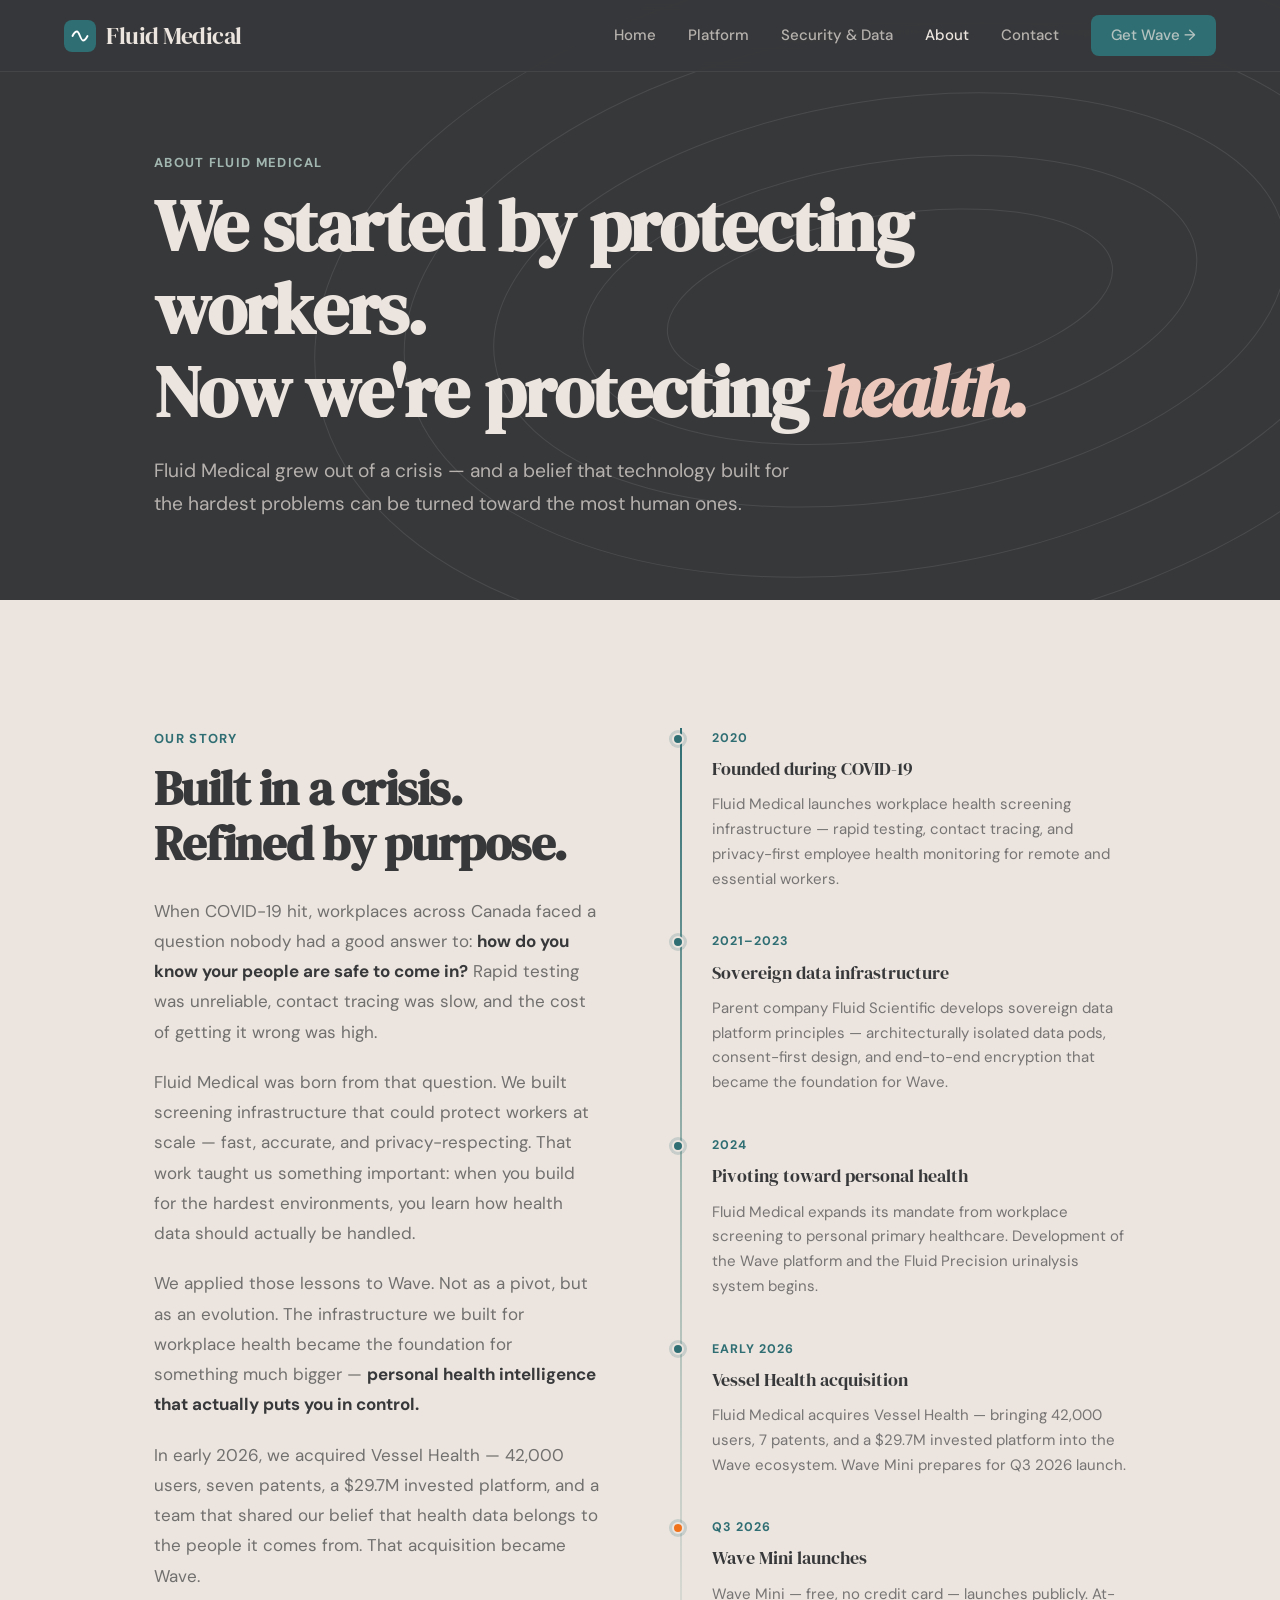
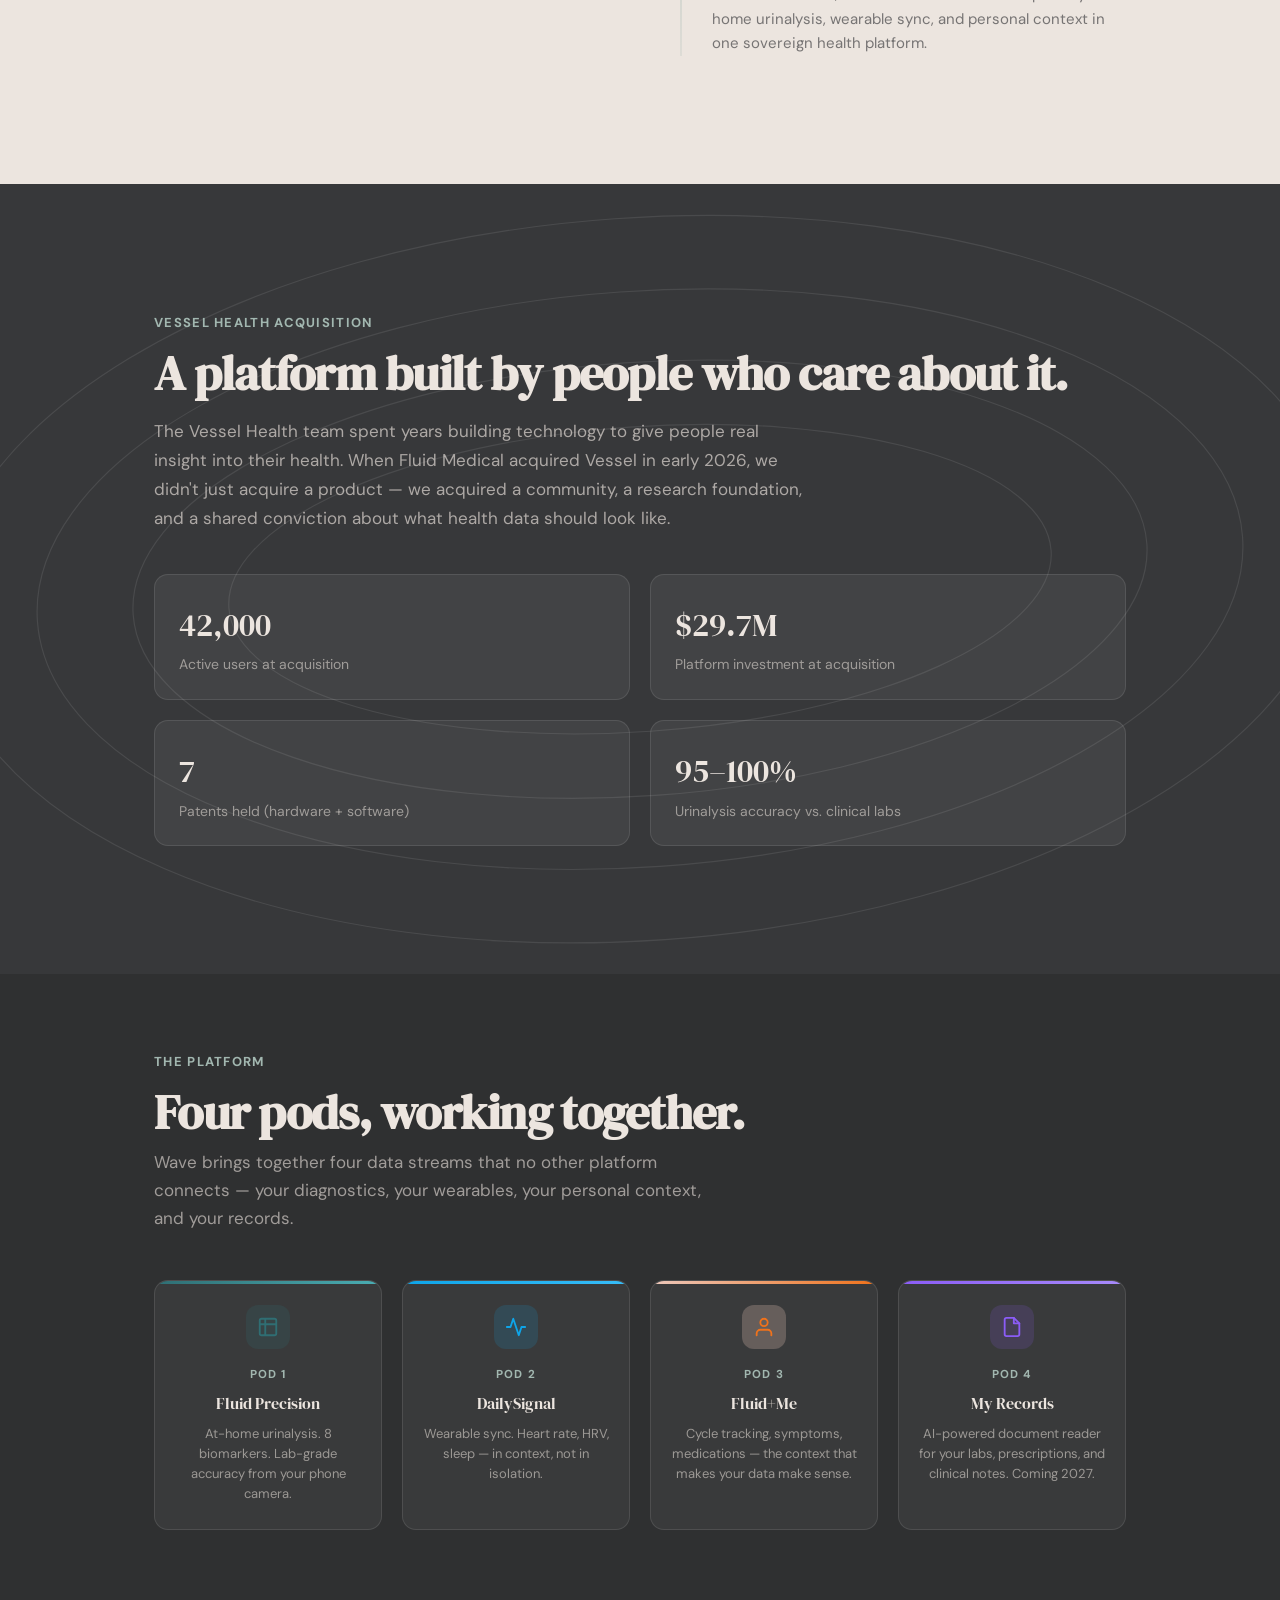
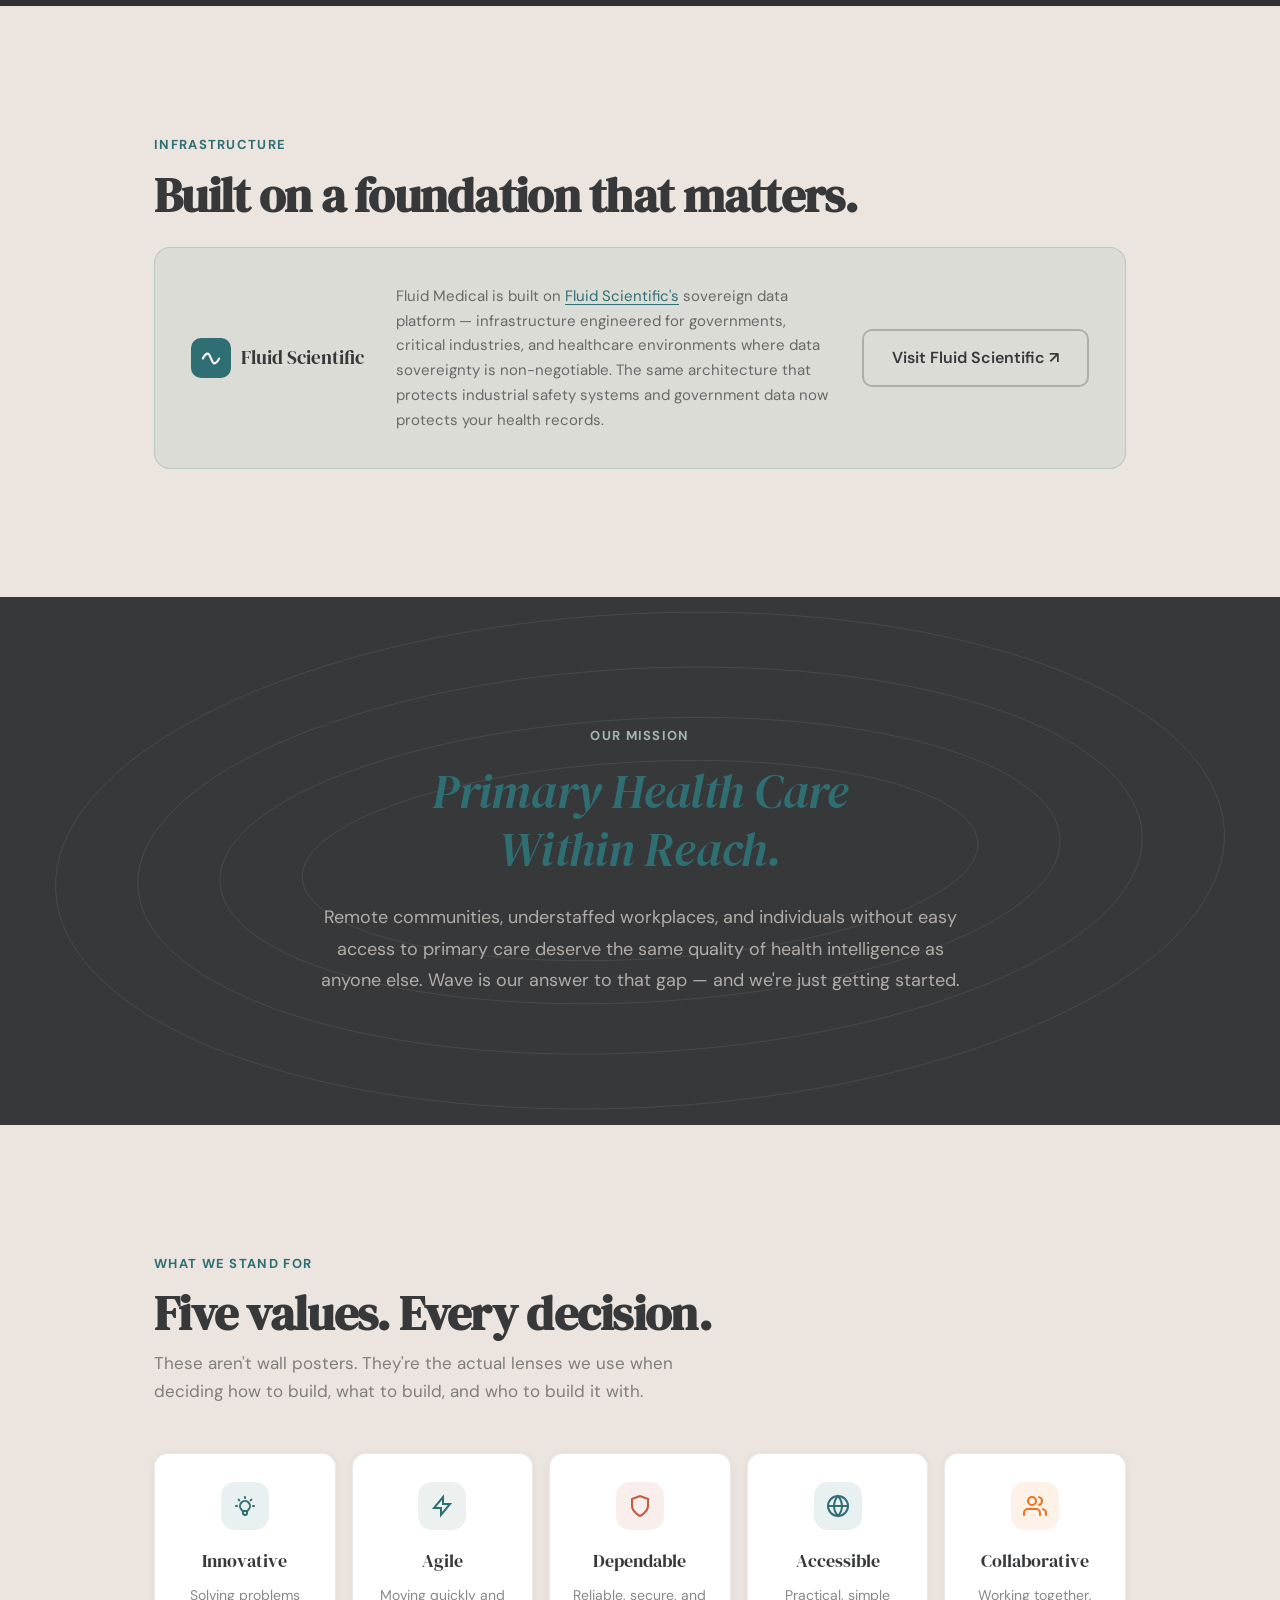
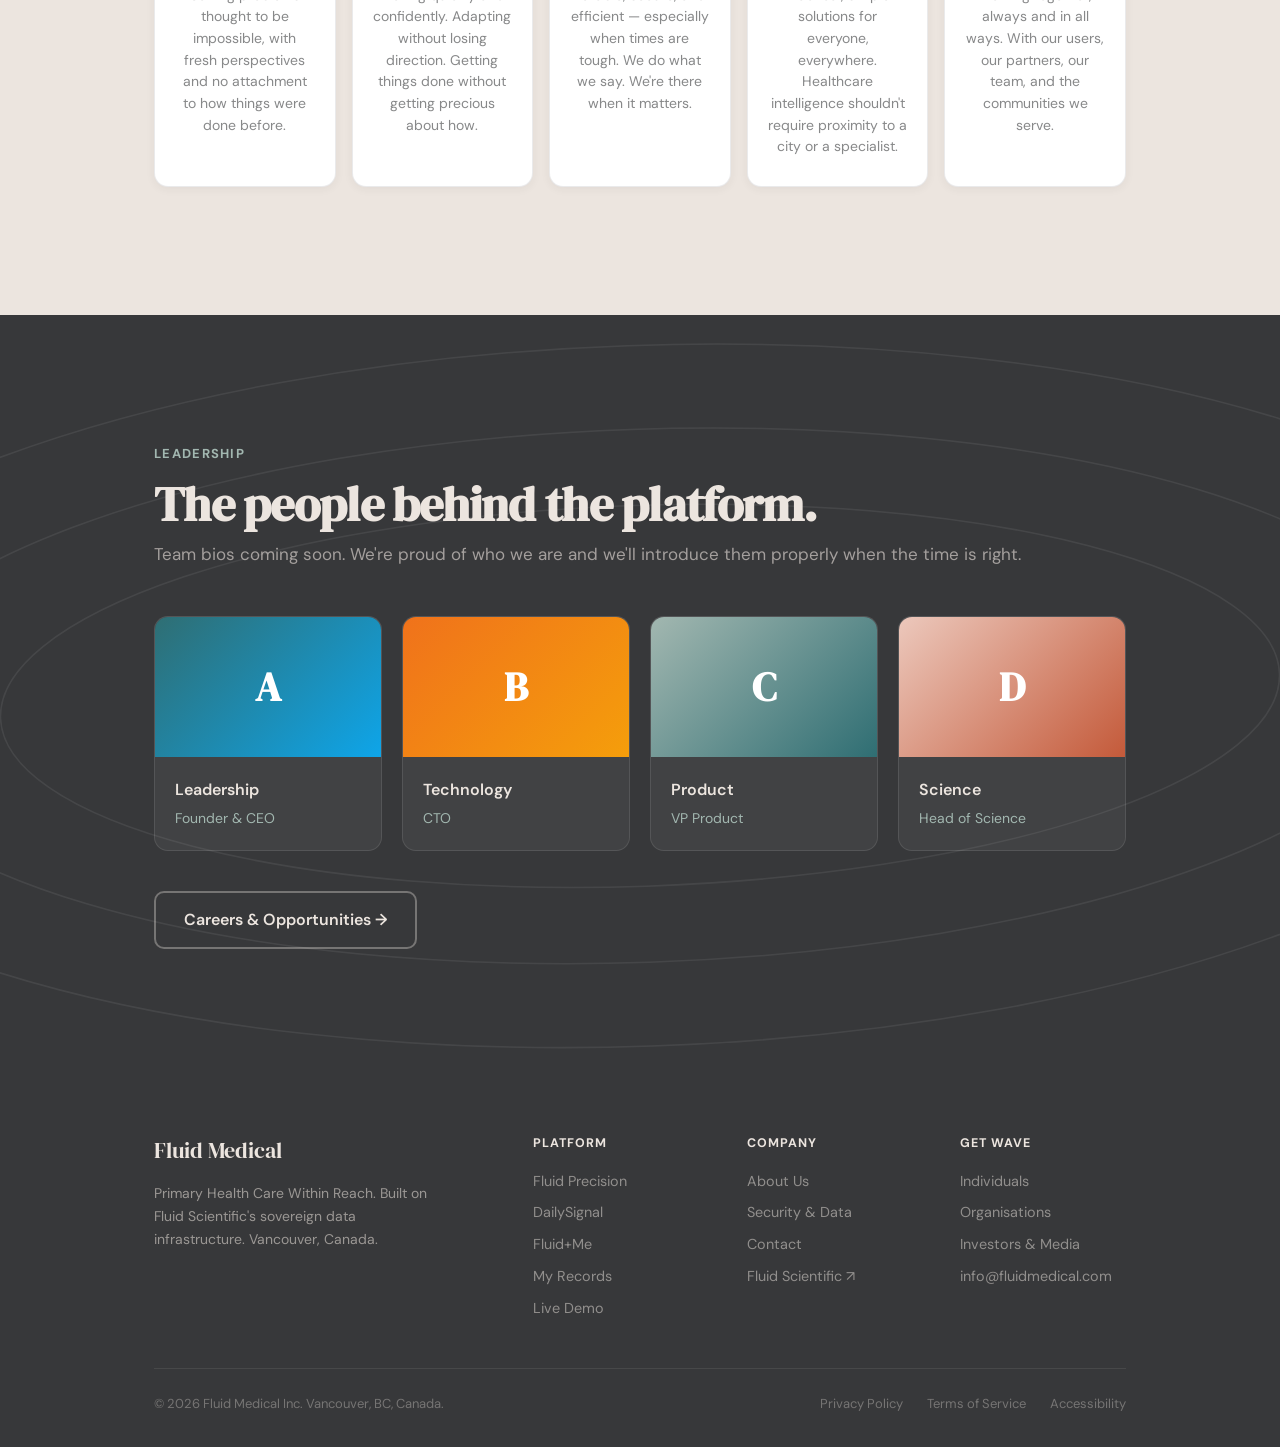
==== fluidmedical-about.html @ c601dd99 "Add files via upload" ====
<!DOCTYPE html>
<html lang="en">
<head>
<meta charset="UTF-8">
<meta name="viewport" content="width=device-width, initial-scale=1.0">
<title>About — Fluid Medical</title>
<link rel="preconnect" href="https://fonts.googleapis.com">
<link rel="preconnect" href="https://fonts.gstatic.com" crossorigin>
<link href="https://fonts.googleapis.com/css2?family=DM+Serif+Display:ital@0;1&family=DM+Sans:opsz,wght@9..40,300;9..40,400;9..40,500;9..40,600;9..40,700&display=swap" rel="stylesheet">
<style>
*, *::before, *::after { box-sizing: border-box; margin: 0; padding: 0; }
:root {
  --charcoal: #37383A; --platinum: #ECE5DF; --teal: #2F6E73;
  --sage: #A2B7B0; --tangerine: #F0721B; --blush: #ECC8BC; --white: #ffffff;
  --nav-h: 72px;
}
html { scroll-behavior: smooth; }
body { font-family: 'DM Sans', system-ui, sans-serif; background: var(--platinum); color: var(--charcoal); line-height: 1.65; -webkit-font-smoothing: antialiased; }
a { color: inherit; text-decoration: none; }
h1, h2, h3, h4 { font-family: 'DM Serif Display', Georgia, serif; line-height: 1.15; }
h1 { font-size: clamp(2.4rem, 6vw, 4.5rem); letter-spacing: -0.02em; }
h2 { font-size: clamp(1.8rem, 4vw, 3rem); letter-spacing: -0.015em; }
h3 { font-size: clamp(1.2rem, 2.5vw, 1.6rem); }
p { font-size: 1.0625rem; }

/* ── Nav ── */
nav { position: fixed; top: 0; left: 0; right: 0; z-index: 100; height: var(--nav-h); display: flex; align-items: center; justify-content: space-between; padding: 0 clamp(1.5rem, 5vw, 4rem); background: rgba(55,56,58,0.97); backdrop-filter: blur(12px); border-bottom: 1px solid rgba(255,255,255,0.07); transition: box-shadow 0.3s; }
.nav-logo { font-family: 'DM Serif Display', serif; font-size: 1.5rem; color: var(--platinum); letter-spacing: -0.02em; display: flex; align-items: center; gap: 10px; }
.nav-logo-mark { width: 32px; height: 32px; background: var(--teal); border-radius: 8px; display: flex; align-items: center; justify-content: center; }
.nav-links { display: flex; align-items: center; gap: 2rem; }
.nav-links a { color: rgba(236,229,223,0.7); font-size: 0.9375rem; font-weight: 500; transition: color 0.2s; }
.nav-links a:hover, .nav-links a.active { color: var(--platinum); }
.btn-nav { background: var(--teal); color: var(--white); padding: 0.5rem 1.25rem; border-radius: 8px; font-size: 0.9375rem; font-weight: 600; transition: background 0.2s, transform 0.15s; }
.btn-nav:hover { background: #246063; transform: translateY(-1px); }
.hamburger { display: none; flex-direction: column; gap: 5px; cursor: pointer; padding: 4px; background: none; border: none; }
.hamburger span { display: block; width: 22px; height: 2px; background: var(--platinum); border-radius: 2px; }
.mobile-menu { display: none; position: fixed; top: var(--nav-h); left: 0; right: 0; z-index: 99; background: var(--charcoal); padding: 1.5rem 2rem 2rem; flex-direction: column; gap: 0.25rem; border-bottom: 1px solid rgba(255,255,255,0.1); }
.mobile-menu.open { display: flex; }
.mobile-menu a { color: var(--platinum); font-size: 1rem; font-weight: 500; padding: 0.65rem 0; border-bottom: 1px solid rgba(255,255,255,0.07); }
.mobile-menu .btn-nav { margin-top: 0.75rem; justify-content: center; border-bottom: none; }

/* ── Layout ── */
.topo-wrap { position: absolute; inset: 0; overflow: hidden; pointer-events: none; opacity: 0.09; z-index: 0; }
.topo-wrap svg { width: 100%; height: 100%; }
.section { position: relative; overflow: hidden; }
.section-dark { background: var(--charcoal); color: var(--platinum); }
.section-light { background: var(--platinum); color: var(--charcoal); }
.section-blush { background: var(--blush); color: var(--charcoal); }
.container { max-width: 1100px; margin: 0 auto; padding: 0 clamp(1.5rem, 5vw, 4rem); position: relative; z-index: 1; }
.container-narrow { max-width: 800px; margin: 0 auto; padding: 0 clamp(1.5rem, 5vw, 4rem); position: relative; z-index: 1; }
.section-pad { padding: clamp(5rem, 10vw, 9rem) 0; }
.eyebrow { font-size: 0.8125rem; font-weight: 700; letter-spacing: 0.1em; text-transform: uppercase; margin-bottom: 0.75rem; }
.eyebrow-sage { color: var(--sage); }
.eyebrow-teal { color: var(--teal); }
.eyebrow-tangerine { color: var(--tangerine); }

/* ── Buttons ── */
.btn { display: inline-flex; align-items: center; gap: 8px; padding: 0.85rem 1.75rem; border-radius: 10px; font-family: 'DM Sans', sans-serif; font-size: 1rem; font-weight: 600; cursor: pointer; border: none; transition: background 0.2s, transform 0.15s, box-shadow 0.2s; text-decoration: none; }
.btn:hover { transform: translateY(-2px); box-shadow: 0 8px 24px rgba(0,0,0,0.18); }
.btn-primary { background: var(--teal); color: var(--white); }
.btn-primary:hover { background: #246063; }
.btn-outline-light { background: transparent; color: var(--platinum); border: 2px solid rgba(236,229,223,0.35); }
.btn-outline-light:hover { border-color: var(--platinum); background: rgba(236,229,223,0.08); box-shadow: none; }
.btn-outline-dark { background: transparent; color: var(--charcoal); border: 2px solid rgba(55,56,58,0.28); }
.btn-outline-dark:hover { border-color: var(--charcoal); background: rgba(55,56,58,0.06); box-shadow: none; }

/* ── Hero ── */
.page-hero { background: var(--charcoal); color: var(--platinum); padding: calc(var(--nav-h) + 5rem) 0 5rem; position: relative; overflow: hidden; }
.page-hero h1 em { font-style: italic; color: var(--blush); }
.page-hero-sub { font-size: clamp(1rem, 2vw, 1.2rem); color: rgba(236,229,223,0.7); margin-top: 1.25rem; line-height: 1.72; max-width: 640px; }

/* ── Origin Story ── */
.origin-grid { display: grid; grid-template-columns: 1fr 1fr; gap: 5rem; align-items: start; }
.origin-text p { color: rgba(55,56,58,0.68); line-height: 1.78; margin-bottom: 1.25rem; font-size: 1.0625rem; }
.origin-text p strong { color: var(--charcoal); }
.timeline { position: relative; padding-left: 2rem; }
.timeline::before { content: ''; position: absolute; left: 0; top: 0; bottom: 0; width: 2px; background: linear-gradient(to bottom, var(--teal), var(--sage), rgba(162,183,176,0.2)); }
.timeline-item { position: relative; margin-bottom: 2.5rem; }
.timeline-item:last-child { margin-bottom: 0; }
.timeline-dot { position: absolute; left: -2.5rem; top: 0.3rem; width: 12px; height: 12px; border-radius: 50%; background: var(--teal); border: 2px solid var(--platinum); box-shadow: 0 0 0 3px rgba(47,110,115,0.2); }
.timeline-year { font-size: 0.78rem; font-weight: 700; letter-spacing: 0.08em; text-transform: uppercase; color: var(--teal); margin-bottom: 0.35rem; }
.timeline-title { font-family: 'DM Serif Display', serif; font-size: 1.15rem; margin-bottom: 0.5rem; color: var(--charcoal); }
.timeline-desc { font-size: 0.9375rem; color: rgba(55,56,58,0.65); line-height: 1.65; }

/* ── Acquisition Stats ── */
.acq-banner {
  background: var(--charcoal); color: var(--platinum);
  border-radius: 20px; padding: clamp(2.5rem, 5vw, 4rem);
  position: relative; overflow: hidden;
  margin: 3rem 0 0;
}
.acq-banner-inner { display: grid; grid-template-columns: 1fr 1fr; gap: 4rem; align-items: center; }
.acq-stats { display: grid; grid-template-columns: 1fr 1fr; gap: 1.25rem; }
.acq-stat { background: rgba(255,255,255,0.06); border: 1px solid rgba(255,255,255,0.1); border-radius: 14px; padding: 1.5rem; }
.acq-stat-num { font-family: 'DM Serif Display', serif; font-size: 2rem; color: var(--platinum); margin-bottom: 0.25rem; }
.acq-stat-label { color: rgba(236,229,223,0.55); font-size: 0.875rem; line-height: 1.4; }
.acq-text p { color: rgba(236,229,223,0.7); line-height: 1.72; font-size: 1.0625rem; margin-bottom: 1.25rem; }
.acq-badge { display: inline-flex; align-items: center; gap: 6px; background: rgba(240,114,27,0.2); border: 1px solid rgba(240,114,27,0.3); color: var(--tangerine); font-size: 0.8125rem; font-weight: 700; padding: 0.35rem 0.9rem; border-radius: 100px; margin-bottom: 1.25rem; }

/* ── 4 Pods Visual ── */
.pods-4-grid { display: grid; grid-template-columns: repeat(4, 1fr); gap: 1.25rem; margin-top: 3rem; }
.pod-mini { border-radius: 14px; padding: 1.5rem 1.25rem; border: 1px solid rgba(255,255,255,0.1); background: rgba(255,255,255,0.05); text-align: center; position: relative; overflow: hidden; transition: border-color 0.3s, transform 0.3s; }
.pod-mini:hover { border-color: rgba(47,110,115,0.4); transform: translateY(-4px); }
.pod-mini::before { content: ''; position: absolute; top: 0; left: 0; right: 0; height: 3px; }
.pod-mini.p1::before { background: linear-gradient(90deg, #2F6E73, #4AADB3); }
.pod-mini.p2::before { background: linear-gradient(90deg, #0EA5E9, #38BDF8); }
.pod-mini.p3::before { background: linear-gradient(90deg, #ECC8BC, #F0721B); }
.pod-mini.p4::before { background: linear-gradient(90deg, #8B5CF6, #A78BFA); }
.pod-mini-icon { width: 44px; height: 44px; border-radius: 12px; margin: 0 auto 1rem; display: flex; align-items: center; justify-content: center; }
.pod-mini-num { font-size: 0.72rem; font-weight: 700; letter-spacing: 0.1em; text-transform: uppercase; color: var(--sage); margin-bottom: 0.35rem; }
.pod-mini-name { font-family: 'DM Serif Display', serif; font-size: 1rem; color: var(--platinum); margin-bottom: 0.5rem; }
.pod-mini-desc { font-size: 0.8125rem; color: rgba(236,229,223,0.55); line-height: 1.55; }

/* ── Mission ── */
.mission-quote { font-family: 'DM Serif Display', serif; font-size: clamp(1.8rem, 4vw, 3rem); line-height: 1.2; letter-spacing: -0.015em; margin-bottom: 1.5rem; }
.mission-quote em { font-style: italic; color: var(--teal); }

/* ── Values ── */
.values-grid { display: grid; grid-template-columns: repeat(5, 1fr); gap: 1rem; margin-top: 3rem; }
.value-card { border-radius: 14px; padding: 1.75rem 1.25rem; text-align: center; background: white; border: 1px solid rgba(55,56,58,0.1); box-shadow: 0 2px 10px rgba(55,56,58,0.06); transition: transform 0.3s, box-shadow 0.3s; }
.value-card:hover { transform: translateY(-4px); box-shadow: 0 12px 36px rgba(55,56,58,0.1); }
.value-icon { width: 48px; height: 48px; border-radius: 14px; margin: 0 auto 1rem; display: flex; align-items: center; justify-content: center; }
.value-name { font-family: 'DM Serif Display', serif; font-size: 1.15rem; margin-bottom: 0.5rem; }
.value-desc { font-size: 0.875rem; color: rgba(55,56,58,0.6); line-height: 1.55; }

/* ── Fluid Scientific reference ── */
.sci-ref { border-radius: 16px; padding: 2.25rem; background: rgba(47,110,115,0.08); border: 1px solid rgba(47,110,115,0.2); display: flex; align-items: center; gap: 2rem; flex-wrap: wrap; }
.sci-ref-logo { display: flex; align-items: center; gap: 10px; flex-shrink: 0; }
.sci-ref-mark { width: 40px; height: 40px; background: var(--teal); border-radius: 10px; display: flex; align-items: center; justify-content: center; }
.sci-ref-name { font-family: 'DM Serif Display', serif; font-size: 1.2rem; color: var(--charcoal); }
.sci-ref-text { flex: 1; color: rgba(55,56,58,0.7); font-size: 0.9375rem; line-height: 1.65; }

/* ── Team ── */
.team-placeholder { display: grid; grid-template-columns: repeat(4, 1fr); gap: 1.25rem; margin-top: 3rem; }
.team-card { border-radius: 14px; overflow: hidden; background: rgba(255,255,255,0.05); border: 1px solid rgba(255,255,255,0.1); }
.team-photo { height: 140px; display: flex; align-items: center; justify-content: center; font-size: 2.5rem; font-weight: 700; font-family: 'DM Serif Display', serif; color: white; }
.team-info { padding: 1.25rem; }
.team-name { color: var(--platinum); font-weight: 600; margin-bottom: 0.25rem; }
.team-role { color: var(--sage); font-size: 0.875rem; }

/* ── Footer ── */
footer { background: var(--charcoal); color: rgba(236,229,223,0.55); padding: 3.5rem 0 2rem; }
.footer-inner { display: grid; grid-template-columns: 2fr 1fr 1fr 1fr; gap: 3rem; margin-bottom: 2.5rem; }
.footer-logo { font-family: 'DM Serif Display', serif; font-size: 1.4rem; color: var(--platinum); margin-bottom: 0.75rem; }
.footer-tagline { font-size: 0.875rem; line-height: 1.65; max-width: 280px; }
.footer-col h5 { color: var(--platinum); font-size: 0.78rem; font-weight: 700; letter-spacing: 0.08em; text-transform: uppercase; margin-bottom: 1rem; }
.footer-col a { display: block; font-size: 0.9rem; margin-bottom: 0.5rem; color: rgba(236,229,223,0.5); transition: color 0.2s; }
.footer-col a:hover { color: var(--platinum); }
.footer-bottom { border-top: 1px solid rgba(255,255,255,0.08); padding-top: 1.5rem; display: flex; justify-content: space-between; align-items: center; flex-wrap: wrap; gap: 1rem; }
.footer-copy { color: rgba(236,229,223,0.35); font-size: 0.8125rem; }
.footer-legal { display: flex; gap: 1.5rem; }
.footer-legal a { color: rgba(236,229,223,0.35); font-size: 0.8125rem; transition: color 0.2s; }
.footer-legal a:hover { color: rgba(236,229,223,0.65); }

@media (max-width: 900px) {
  .origin-grid { grid-template-columns: 1fr; gap: 3rem; }
  .acq-banner-inner { grid-template-columns: 1fr; gap: 2.5rem; }
  .pods-4-grid { grid-template-columns: 1fr 1fr; }
  .values-grid { grid-template-columns: 1fr 1fr; }
  .team-placeholder { grid-template-columns: 1fr 1fr; }
  .footer-inner { grid-template-columns: 1fr 1fr; gap: 2rem; }
}
@media (max-width: 640px) {
  .nav-links { display: none; }
  .hamburger { display: flex; }
  .acq-stats { grid-template-columns: 1fr; }
  .pods-4-grid { grid-template-columns: 1fr 1fr; }
  .values-grid { grid-template-columns: 1fr; }
  .team-placeholder { grid-template-columns: 1fr 1fr; }
  .footer-inner { grid-template-columns: 1fr; gap: 1.5rem; }
  .sci-ref { flex-direction: column; gap: 1rem; }
}
</style>
</head>
<body>

<nav id="mainNav">
  <a href="fluidmedical-home.html" class="nav-logo">
    <div class="nav-logo-mark"><svg width="18" height="12" viewBox="0 0 24 16" fill="none" stroke="white" stroke-width="2.5" stroke-linecap="round"><path d="M2 8c0 0 3-6 6-6s5 12 8 12 6-6 6-6"/></svg></div>
    Fluid Medical
  </a>
  <div class="nav-links">
    <a href="fluidmedical-home.html">Home</a>
    <a href="fluidmedical-platform.html">Platform</a>
    <a href="fluidmedical-security.html">Security &amp; Data</a>
    <a href="fluidmedical-about.html" class="active">About</a>
    <a href="fluidmedical-contact.html">Contact</a>
    <a href="fluidmedical-contact.html" class="btn-nav">Get Wave →</a>
  </div>
  <button class="hamburger" onclick="toggleMenu()" aria-label="Menu"><span></span><span></span><span></span></button>
</nav>
<div class="mobile-menu" id="mobileMenu">
  <a href="fluidmedical-home.html">Home</a>
  <a href="fluidmedical-platform.html">Platform</a>
  <a href="fluidmedical-security.html">Security &amp; Data</a>
  <a href="fluidmedical-about.html">About</a>
  <a href="fluidmedical-contact.html">Contact</a>
  <a href="fluidmedical-contact.html" class="btn-nav">Get Wave →</a>
</div>

<!-- ── Hero ── -->
<section class="page-hero section">
  <div class="topo-wrap">
    <svg viewBox="0 0 1400 600" xmlns="http://www.w3.org/2000/svg" preserveAspectRatio="xMidYMid slice">
      <g fill="none" stroke="white" stroke-width="1">
        <ellipse cx="950" cy="300" rx="580" ry="340" transform="rotate(-9 950 300)"/>
        <ellipse cx="950" cy="300" rx="490" ry="270" transform="rotate(-9 950 300)"/>
        <ellipse cx="950" cy="300" rx="400" ry="200" transform="rotate(-9 950 300)"/>
        <ellipse cx="950" cy="300" rx="310" ry="138" transform="rotate(-9 950 300)"/>
        <ellipse cx="950" cy="300" rx="225" ry="85" transform="rotate(-9 950 300)"/>
      </g>
    </svg>
  </div>
  <div class="container">
    <div class="eyebrow eyebrow-sage">About Fluid Medical</div>
    <h1>We started by protecting workers.<br>Now we're protecting <em>health.</em></h1>
    <p class="page-hero-sub">Fluid Medical grew out of a crisis — and a belief that technology built for the hardest problems can be turned toward the most human ones.</p>
  </div>
</section>

<!-- ── Origin Story ── -->
<section class="section section-light section-pad">
  <div class="container">
    <div class="origin-grid">
      <div class="origin-text">
        <div class="eyebrow eyebrow-teal">Our Story</div>
        <h2 style="margin-bottom:1.5rem;">Built in a crisis. Refined by purpose.</h2>
        <p>When COVID-19 hit, workplaces across Canada faced a question nobody had a good answer to: <strong>how do you know your people are safe to come in?</strong> Rapid testing was unreliable, contact tracing was slow, and the cost of getting it wrong was high.</p>
        <p>Fluid Medical was born from that question. We built screening infrastructure that could protect workers at scale — fast, accurate, and privacy-respecting. That work taught us something important: when you build for the hardest environments, you learn how health data should actually be handled.</p>
        <p>We applied those lessons to Wave. Not as a pivot, but as an evolution. The infrastructure we built for workplace health became the foundation for something much bigger — <strong>personal health intelligence that actually puts you in control.</strong></p>
        <p>In early 2026, we acquired Vessel Health — 42,000 users, seven patents, a $29.7M invested platform, and a team that shared our belief that health data belongs to the people it comes from. That acquisition became Wave.</p>
      </div>
      <div>
        <div class="timeline">
          <div class="timeline-item">
            <div class="timeline-dot"></div>
            <div class="timeline-year">2020</div>
            <div class="timeline-title">Founded during COVID-19</div>
            <p class="timeline-desc">Fluid Medical launches workplace health screening infrastructure — rapid testing, contact tracing, and privacy-first employee health monitoring for remote and essential workers.</p>
          </div>
          <div class="timeline-item">
            <div class="timeline-dot"></div>
            <div class="timeline-year">2021–2023</div>
            <div class="timeline-title">Sovereign data infrastructure</div>
            <p class="timeline-desc">Parent company Fluid Scientific develops sovereign data platform principles — architecturally isolated data pods, consent-first design, and end-to-end encryption that became the foundation for Wave.</p>
          </div>
          <div class="timeline-item">
            <div class="timeline-dot"></div>
            <div class="timeline-year">2024</div>
            <div class="timeline-title">Pivoting toward personal health</div>
            <p class="timeline-desc">Fluid Medical expands its mandate from workplace screening to personal primary healthcare. Development of the Wave platform and the Fluid Precision urinalysis system begins.</p>
          </div>
          <div class="timeline-item">
            <div class="timeline-dot"></div>
            <div class="timeline-year">Early 2026</div>
            <div class="timeline-title">Vessel Health acquisition</div>
            <p class="timeline-desc">Fluid Medical acquires Vessel Health — bringing 42,000 users, 7 patents, and a $29.7M invested platform into the Wave ecosystem. Wave Mini prepares for Q3 2026 launch.</p>
          </div>
          <div class="timeline-item">
            <div class="timeline-dot" style="background:var(--tangerine);"></div>
            <div class="timeline-year">Q3 2026</div>
            <div class="timeline-title">Wave Mini launches</div>
            <p class="timeline-desc">Wave Mini — free, no credit card — launches publicly. At-home urinalysis, wearable sync, and personal context in one sovereign health platform.</p>
          </div>
        </div>
      </div>
    </div>
  </div>
</section>

<!-- ── Vessel Health Acquisition ── -->
<section class="section section-dark section-pad">
  <div class="topo-wrap">
    <svg viewBox="0 0 1400 700" xmlns="http://www.w3.org/2000/svg" preserveAspectRatio="xMidYMid slice">
      <g fill="none" stroke="white" stroke-width="1">
        <ellipse cx="700" cy="350" rx="620" ry="320" transform="rotate(-4 700 350)"/>
        <ellipse cx="700" cy="350" rx="535" ry="255" transform="rotate(-4 700 350)"/>
        <ellipse cx="700" cy="350" rx="450" ry="192" transform="rotate(-4 700 350)"/>
        <ellipse cx="700" cy="350" rx="365" ry="135" transform="rotate(-4 700 350)"/>
      </g>
    </svg>
  </div>
  <div class="container">
    <div class="eyebrow eyebrow-sage">Vessel Health Acquisition</div>
    <h2 style="color:var(--platinum);margin-bottom:1rem;">A platform built by people who care about it.</h2>
    <p style="color:rgba(236,229,223,0.65);max-width:660px;line-height:1.72;margin-bottom:2.5rem;">The Vessel Health team spent years building technology to give people real insight into their health. When Fluid Medical acquired Vessel in early 2026, we didn't just acquire a product — we acquired a community, a research foundation, and a shared conviction about what health data should look like.</p>
    <div class="acq-stats">
      <div class="acq-stat">
        <div class="acq-stat-num">42,000</div>
        <div class="acq-stat-label">Active users at acquisition</div>
      </div>
      <div class="acq-stat">
        <div class="acq-stat-num">$29.7M</div>
        <div class="acq-stat-label">Platform investment at acquisition</div>
      </div>
      <div class="acq-stat">
        <div class="acq-stat-num">7</div>
        <div class="acq-stat-label">Patents held (hardware + software)</div>
      </div>
      <div class="acq-stat">
        <div class="acq-stat-num">95–100%</div>
        <div class="acq-stat-label">Urinalysis accuracy vs. clinical labs</div>
      </div>
    </div>
  </div>
</section>

<!-- ── 4 Pods ── -->
<section class="section section-dark">
  <div style="background:rgba(0,0,0,0.15);padding:clamp(3rem,6vw,5rem) 0;">
    <div class="container">
      <div class="eyebrow eyebrow-sage" style="margin-bottom:0.75rem;">The Platform</div>
      <h2 style="color:var(--platinum);margin-bottom:0.5rem;">Four pods, working together.</h2>
      <p style="color:rgba(236,229,223,0.6);max-width:580px;">Wave brings together four data streams that no other platform connects — your diagnostics, your wearables, your personal context, and your records.</p>
      <div class="pods-4-grid">
        <div class="pod-mini p1">
          <div class="pod-mini-icon" style="background:rgba(47,110,115,0.2);">
            <svg width="22" height="22" viewBox="0 0 24 24" fill="none" stroke="#2F6E73" stroke-width="2" stroke-linecap="round" stroke-linejoin="round"><path d="M9 3H5a2 2 0 00-2 2v4m6-6h10a2 2 0 012 2v4M9 3v18m0 0h10a2 2 0 002-2V9M9 21H5a2 2 0 01-2-2V9m0 0h18"/></svg>
          </div>
          <div class="pod-mini-num">Pod 1</div>
          <div class="pod-mini-name">Fluid Precision</div>
          <p class="pod-mini-desc">At-home urinalysis. 8 biomarkers. Lab-grade accuracy from your phone camera.</p>
        </div>
        <div class="pod-mini p2">
          <div class="pod-mini-icon" style="background:rgba(14,165,233,0.15);">
            <svg width="22" height="22" viewBox="0 0 24 24" fill="none" stroke="#0EA5E9" stroke-width="2" stroke-linecap="round" stroke-linejoin="round"><polyline points="22 12 18 12 15 21 9 3 6 12 2 12"/></svg>
          </div>
          <div class="pod-mini-num">Pod 2</div>
          <div class="pod-mini-name">DailySignal</div>
          <p class="pod-mini-desc">Wearable sync. Heart rate, HRV, sleep — in context, not in isolation.</p>
        </div>
        <div class="pod-mini p3">
          <div class="pod-mini-icon" style="background:rgba(236,200,188,0.25);">
            <svg width="22" height="22" viewBox="0 0 24 24" fill="none" stroke="#F0721B" stroke-width="2" stroke-linecap="round" stroke-linejoin="round"><path d="M20 21v-2a4 4 0 00-4-4H8a4 4 0 00-4 4v2"/><circle cx="12" cy="7" r="4"/></svg>
          </div>
          <div class="pod-mini-num">Pod 3</div>
          <div class="pod-mini-name">Fluid+Me</div>
          <p class="pod-mini-desc">Cycle tracking, symptoms, medications — the context that makes your data make sense.</p>
        </div>
        <div class="pod-mini p4">
          <div class="pod-mini-icon" style="background:rgba(139,92,246,0.15);">
            <svg width="22" height="22" viewBox="0 0 24 24" fill="none" stroke="#8B5CF6" stroke-width="2" stroke-linecap="round" stroke-linejoin="round"><path d="M14 2H6a2 2 0 00-2 2v16a2 2 0 002 2h12a2 2 0 002-2V8z"/><polyline points="14 2 14 8 20 8"/></svg>
          </div>
          <div class="pod-mini-num">Pod 4</div>
          <div class="pod-mini-name">My Records</div>
          <p class="pod-mini-desc">AI-powered document reader for your labs, prescriptions, and clinical notes. Coming 2027.</p>
        </div>
      </div>
    </div>
  </div>
</section>

<!-- ── Fluid Scientific ── -->
<section class="section section-light section-pad">
  <div class="container">
    <div class="eyebrow eyebrow-teal">Infrastructure</div>
    <h2 style="margin-bottom:1.5rem;">Built on a foundation that matters.</h2>
    <div class="sci-ref">
      <div class="sci-ref-logo">
        <div class="sci-ref-mark"><svg width="20" height="13" viewBox="0 0 24 16" fill="none" stroke="white" stroke-width="2.5" stroke-linecap="round"><path d="M2 8c0 0 3-6 6-6s5 12 8 12 6-6 6-6"/></svg></div>
        <div class="sci-ref-name">Fluid Scientific</div>
      </div>
      <div class="sci-ref-text">
        Fluid Medical is built on <a href="https://fluidscientific.com" target="_blank" style="color:var(--teal);text-decoration:underline;text-underline-offset:3px;">Fluid Scientific's</a> sovereign data platform — infrastructure engineered for governments, critical industries, and healthcare environments where data sovereignty is non-negotiable. The same architecture that protects industrial safety systems and government data now protects your health records.
      </div>
      <a href="https://fluidscientific.com" target="_blank" class="btn btn-outline-dark" style="flex-shrink:0;">Visit Fluid Scientific ↗</a>
    </div>
  </div>
</section>

<!-- ── Mission ── -->
<section class="section section-dark section-pad">
  <div class="topo-wrap">
    <svg viewBox="0 0 1400 600" xmlns="http://www.w3.org/2000/svg" preserveAspectRatio="xMidYMid slice">
      <g fill="none" stroke="white" stroke-width="1">
        <ellipse cx="700" cy="300" rx="640" ry="270" transform="rotate(-3 700 300)"/>
        <ellipse cx="700" cy="300" rx="550" ry="210" transform="rotate(-3 700 300)"/>
        <ellipse cx="700" cy="300" rx="460" ry="155" transform="rotate(-3 700 300)"/>
        <ellipse cx="700" cy="300" rx="370" ry="108" transform="rotate(-3 700 300)"/>
      </g>
    </svg>
  </div>
  <div class="container" style="text-align:center;max-width:800px;">
    <div class="eyebrow eyebrow-sage" style="margin-bottom:1rem;">Our Mission</div>
    <div class="mission-quote">
      <em>Primary Health Care<br>Within Reach.</em>
    </div>
    <p style="color:rgba(236,229,223,0.68);font-size:1.125rem;line-height:1.75;max-width:640px;margin:0 auto;">Remote communities, understaffed workplaces, and individuals without easy access to primary care deserve the same quality of health intelligence as anyone else. Wave is our answer to that gap — and we're just getting started.</p>
  </div>
</section>

<!-- ── Values ── -->
<section class="section section-light section-pad">
  <div class="container">
    <div class="eyebrow eyebrow-teal">What We Stand For</div>
    <h2 style="margin-bottom:0.5rem;">Five values. Every decision.</h2>
    <p style="color:rgba(55,56,58,0.6);max-width:560px;">These aren't wall posters. They're the actual lenses we use when deciding how to build, what to build, and who to build it with.</p>
    <div class="values-grid">
      <div class="value-card">
        <div class="value-icon" style="background:rgba(47,110,115,0.1);">
          <svg width="24" height="24" viewBox="0 0 24 24" fill="none" stroke="#2F6E73" stroke-width="2" stroke-linecap="round"><path d="M9.663 17h4.673M12 3v1m6.364 1.636l-.707.707M21 12h-1M4 12H3m3.343-5.657l-.707-.707m2.828 9.9a5 5 0 117.072 0l-.548.547A3.374 3.374 0 0014 18.469V19a2 2 0 11-4 0v-.531c0-.895-.356-1.754-.988-2.386l-.548-.547z"/></svg>
        </div>
        <div class="value-name">Innovative</div>
        <p class="value-desc">Solving problems thought to be impossible, with fresh perspectives and no attachment to how things were done before.</p>
      </div>
      <div class="value-card">
        <div class="value-icon" style="background:rgba(162,183,176,0.2);">
          <svg width="24" height="24" viewBox="0 0 24 24" fill="none" stroke="#2F6E73" stroke-width="2" stroke-linecap="round"><path d="M13 10V3L4 14h7v7l9-11h-7z"/></svg>
        </div>
        <div class="value-name">Agile</div>
        <p class="value-desc">Moving quickly and confidently. Adapting without losing direction. Getting things done without getting precious about how.</p>
      </div>
      <div class="value-card">
        <div class="value-icon" style="background:rgba(236,200,188,0.3);">
          <svg width="24" height="24" viewBox="0 0 24 24" fill="none" stroke="#C45A3A" stroke-width="2" stroke-linecap="round"><path d="M12 22s8-4 8-10V5l-8-3-8 3v7c0 6 8 10 8 10z"/></svg>
        </div>
        <div class="value-name">Dependable</div>
        <p class="value-desc">Reliable, secure, and efficient — especially when times are tough. We do what we say. We're there when it matters.</p>
      </div>
      <div class="value-card">
        <div class="value-icon" style="background:rgba(47,110,115,0.1);">
          <svg width="24" height="24" viewBox="0 0 24 24" fill="none" stroke="#2F6E73" stroke-width="2" stroke-linecap="round"><circle cx="12" cy="12" r="10"/><line x1="2" y1="12" x2="22" y2="12"/><path d="M12 2a15.3 15.3 0 014 10 15.3 15.3 0 01-4 10 15.3 15.3 0 01-4-10 15.3 15.3 0 014-10z"/></svg>
        </div>
        <div class="value-name">Accessible</div>
        <p class="value-desc">Practical, simple solutions for everyone, everywhere. Healthcare intelligence shouldn't require proximity to a city or a specialist.</p>
      </div>
      <div class="value-card">
        <div class="value-icon" style="background:rgba(240,114,27,0.1);">
          <svg width="24" height="24" viewBox="0 0 24 24" fill="none" stroke="#F0721B" stroke-width="2" stroke-linecap="round"><path d="M17 21v-2a4 4 0 00-4-4H5a4 4 0 00-4 4v2"/><circle cx="9" cy="7" r="4"/><path d="M23 21v-2a4 4 0 00-3-3.87"/><path d="M16 3.13a4 4 0 010 7.75"/></svg>
        </div>
        <div class="value-name">Collaborative</div>
        <p class="value-desc">Working together, always and in all ways. With our users, our partners, our team, and the communities we serve.</p>
      </div>
    </div>
  </div>
</section>

<!-- ── Team ── -->
<section class="section section-dark section-pad">
  <div class="topo-wrap" style="opacity:0.07;">
    <svg viewBox="0 0 1400 500" xmlns="http://www.w3.org/2000/svg" preserveAspectRatio="xMidYMid slice">
      <g fill="none" stroke="white" stroke-width="1">
        <ellipse cx="700" cy="250" rx="620" ry="230" transform="rotate(-2 700 250)"/>
        <ellipse cx="700" cy="250" rx="520" ry="175" transform="rotate(-2 700 250)"/>
        <ellipse cx="700" cy="250" rx="420" ry="125" transform="rotate(-2 700 250)"/>
      </g>
    </svg>
  </div>
  <div class="container">
    <div class="eyebrow eyebrow-sage">Leadership</div>
    <h2 style="color:var(--platinum);margin-bottom:0.5rem;">The people behind the platform.</h2>
    <p style="color:rgba(236,229,223,0.6);">Team bios coming soon. We're proud of who we are and we'll introduce them properly when the time is right.</p>
    <div class="team-placeholder">
      <div class="team-card">
        <div class="team-photo" style="background:linear-gradient(135deg,var(--teal),#0EA5E9);">A</div>
        <div class="team-info"><div class="team-name">Leadership</div><div class="team-role">Founder & CEO</div></div>
      </div>
      <div class="team-card">
        <div class="team-photo" style="background:linear-gradient(135deg,var(--tangerine),#F59E0B);">B</div>
        <div class="team-info"><div class="team-name">Technology</div><div class="team-role">CTO</div></div>
      </div>
      <div class="team-card">
        <div class="team-photo" style="background:linear-gradient(135deg,var(--sage),var(--teal));">C</div>
        <div class="team-info"><div class="team-name">Product</div><div class="team-role">VP Product</div></div>
      </div>
      <div class="team-card">
        <div class="team-photo" style="background:linear-gradient(135deg,var(--blush),#C45A3A);">D</div>
        <div class="team-info"><div class="team-name">Science</div><div class="team-role">Head of Science</div></div>
      </div>
    </div>
    <div style="margin-top:2.5rem;">
      <a href="fluidmedical-contact.html" class="btn btn-outline-light">Careers &amp; Opportunities →</a>
    </div>
  </div>
</section>

<!-- ── Footer ── -->
<footer>
  <div class="container">
    <div class="footer-inner">
      <div>
        <div class="footer-logo">Fluid Medical</div>
        <p class="footer-tagline">Primary Health Care Within Reach. Built on Fluid Scientific's sovereign data infrastructure. Vancouver, Canada.</p>
      </div>
      <div class="footer-col">
        <h5>Platform</h5>
        <a href="fluidmedical-platform.html">Fluid Precision</a>
        <a href="fluidmedical-platform.html">DailySignal</a>
        <a href="fluidmedical-platform.html">Fluid+Me</a>
        <a href="fluidmedical-platform.html">My Records</a>
        <a href="fluidmedical-demo.html">Live Demo</a>
      </div>
      <div class="footer-col">
        <h5>Company</h5>
        <a href="fluidmedical-about.html">About Us</a>
        <a href="fluidmedical-security.html">Security &amp; Data</a>
        <a href="fluidmedical-contact.html">Contact</a>
        <a href="https://fluidscientific.com" target="_blank">Fluid Scientific ↗</a>
      </div>
      <div class="footer-col">
        <h5>Get Wave</h5>
        <a href="fluidmedical-contact.html">Individuals</a>
        <a href="fluidmedical-contact.html">Organisations</a>
        <a href="fluidmedical-contact.html">Investors &amp; Media</a>
        <a href="mailto:info@fluidmedical.com">info@fluidmedical.com</a>
      </div>
    </div>
    <div class="footer-bottom">
      <div class="footer-copy">© 2026 Fluid Medical Inc. Vancouver, BC, Canada.</div>
      <div class="footer-legal"><a href="#">Privacy Policy</a><a href="#">Terms of Service</a><a href="#">Accessibility</a></div>
    </div>
  </div>
</footer>

<script>
function toggleMenu() { document.getElementById('mobileMenu').classList.toggle('open'); }
document.querySelectorAll('.mobile-menu a').forEach(l => l.addEventListener('click', () => { document.getElementById('mobileMenu').classList.remove('open'); }));
window.addEventListener('scroll', () => { document.getElementById('mainNav').style.boxShadow = window.scrollY > 10 ? '0 4px 20px rgba(0,0,0,0.35)' : 'none'; });
</script>
</body>
</html>
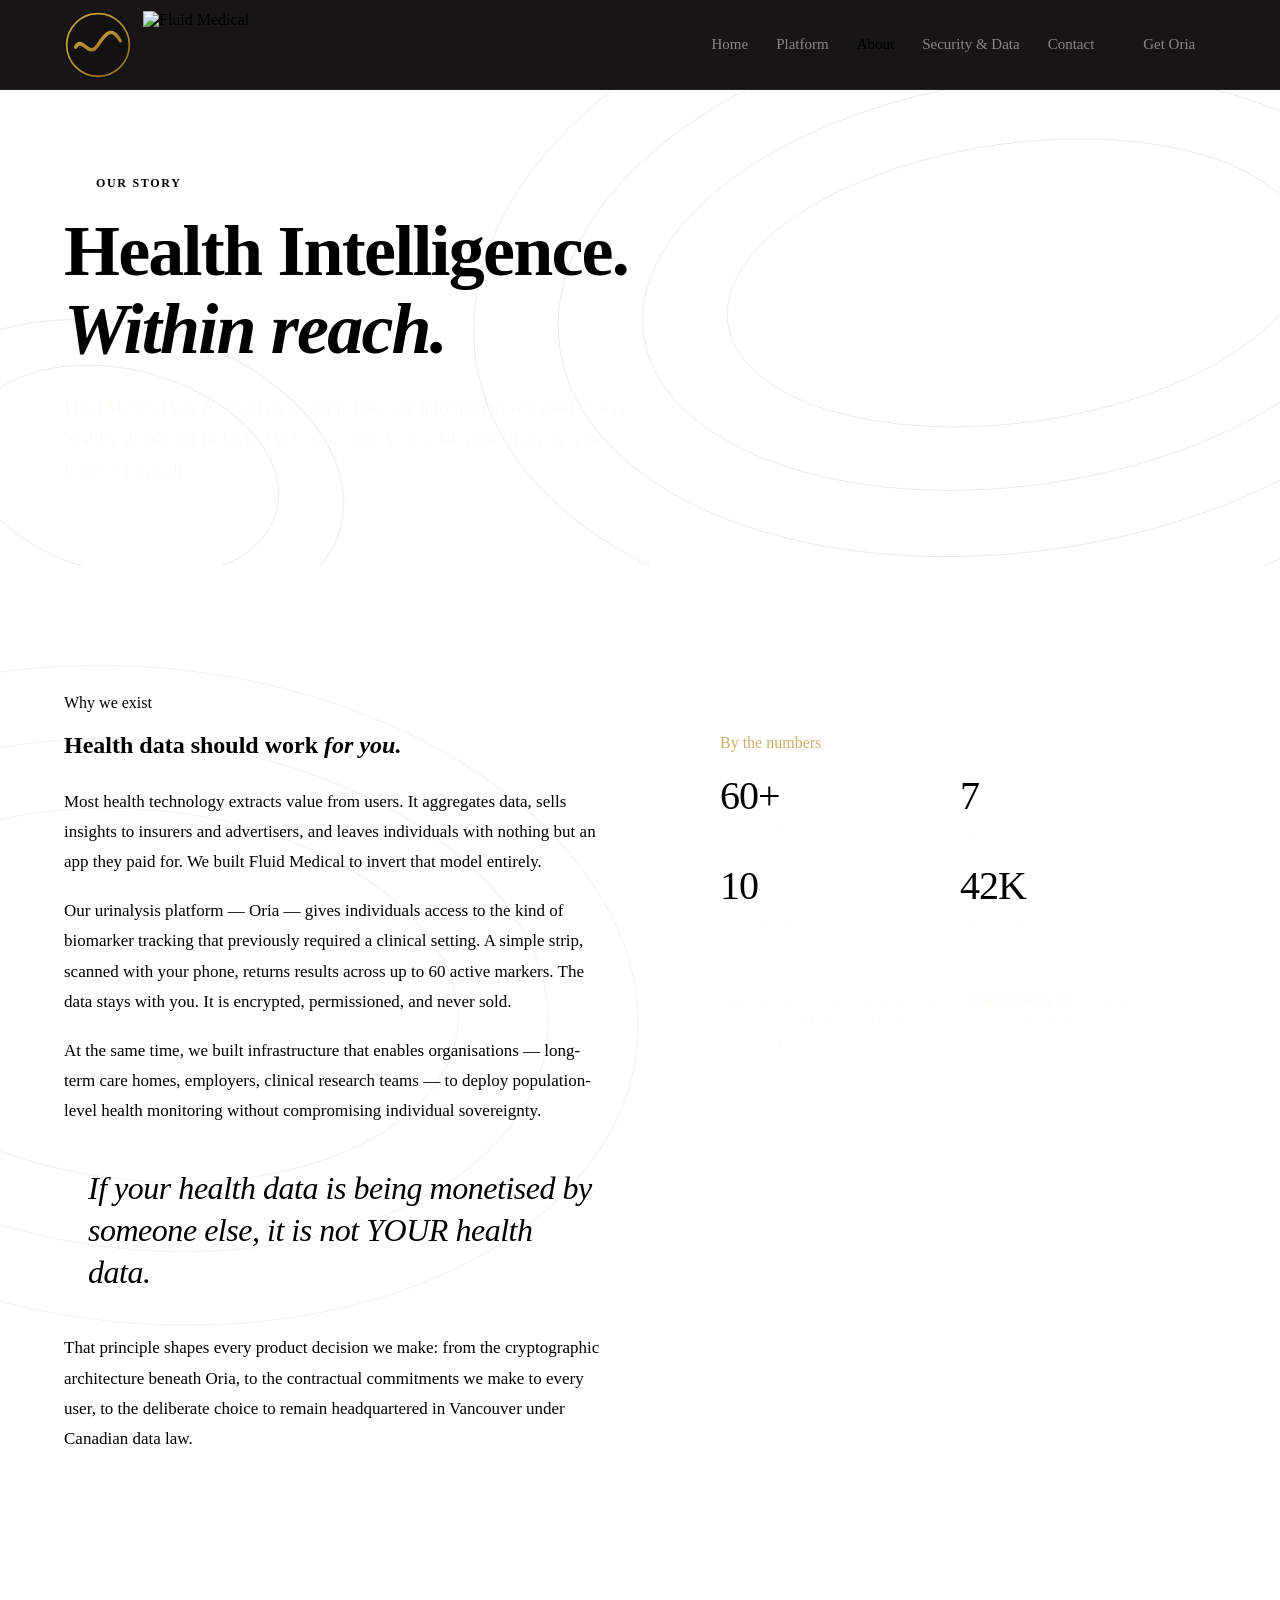
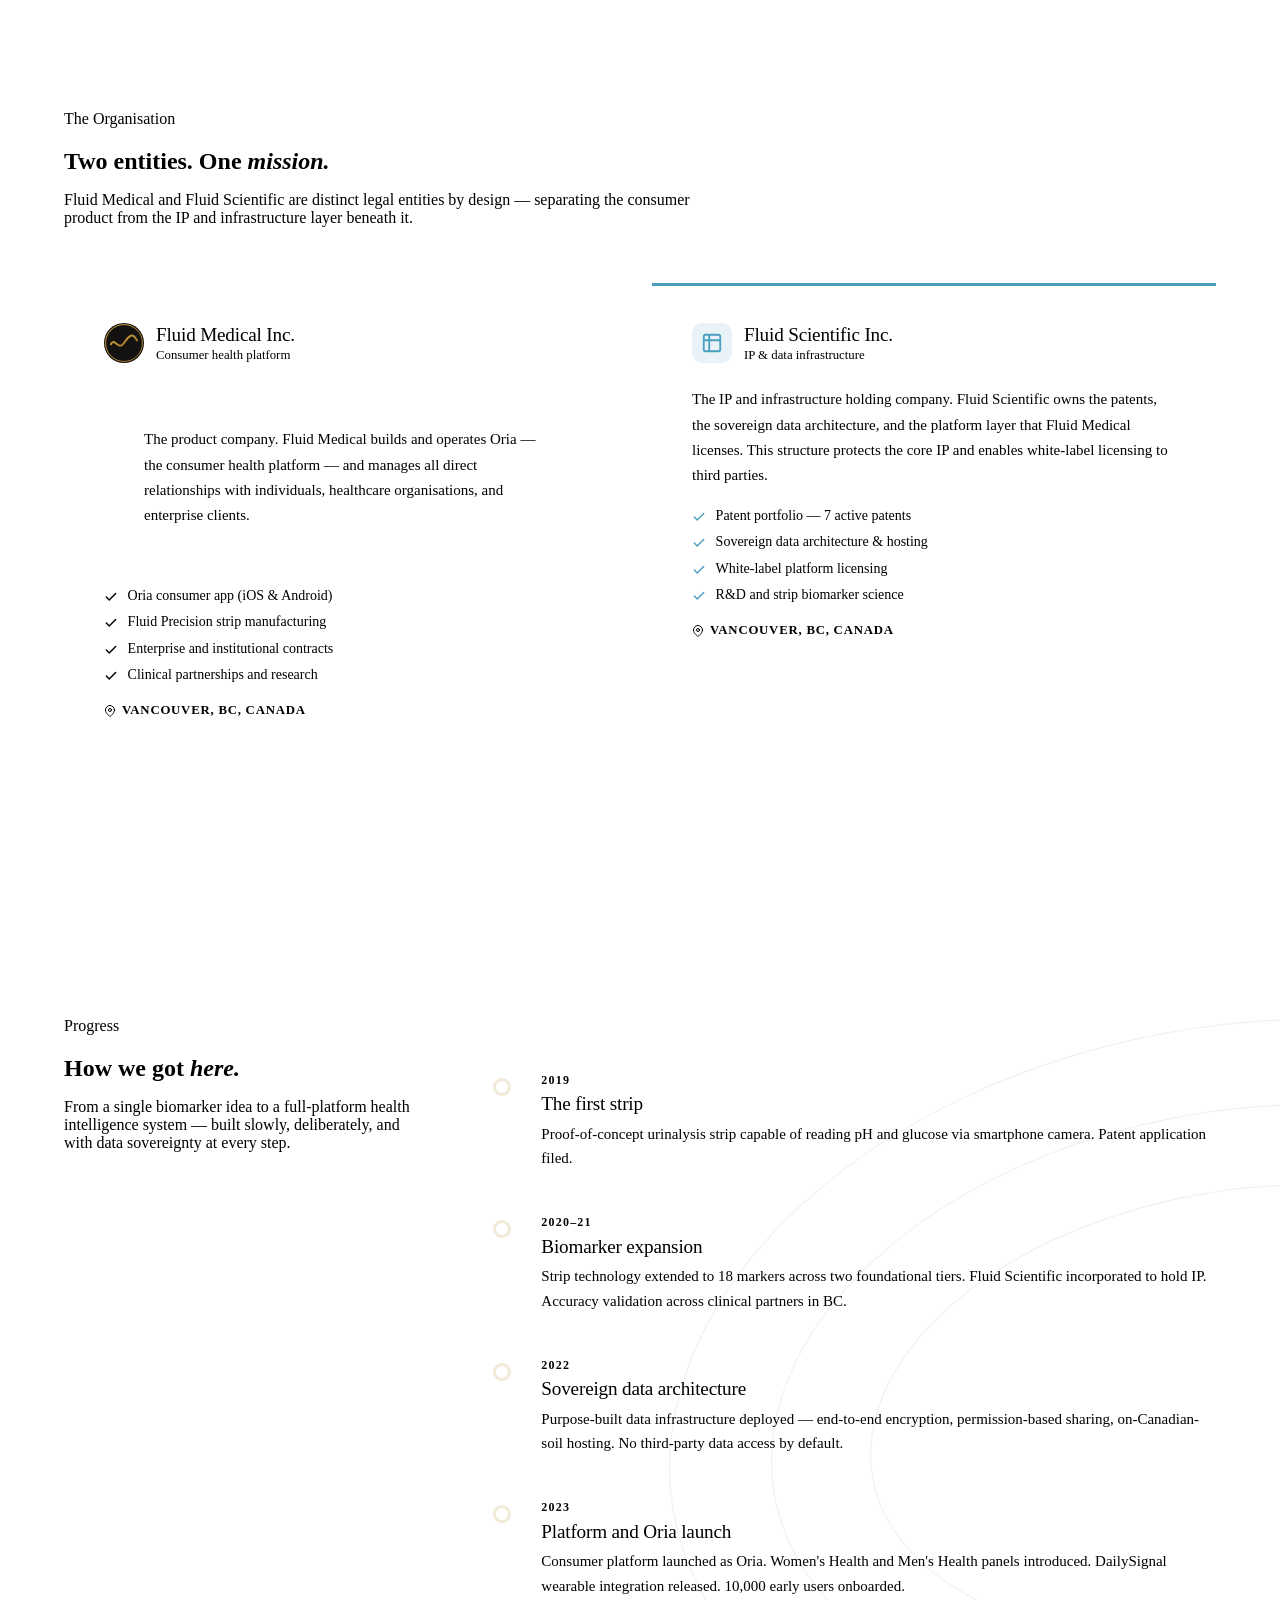
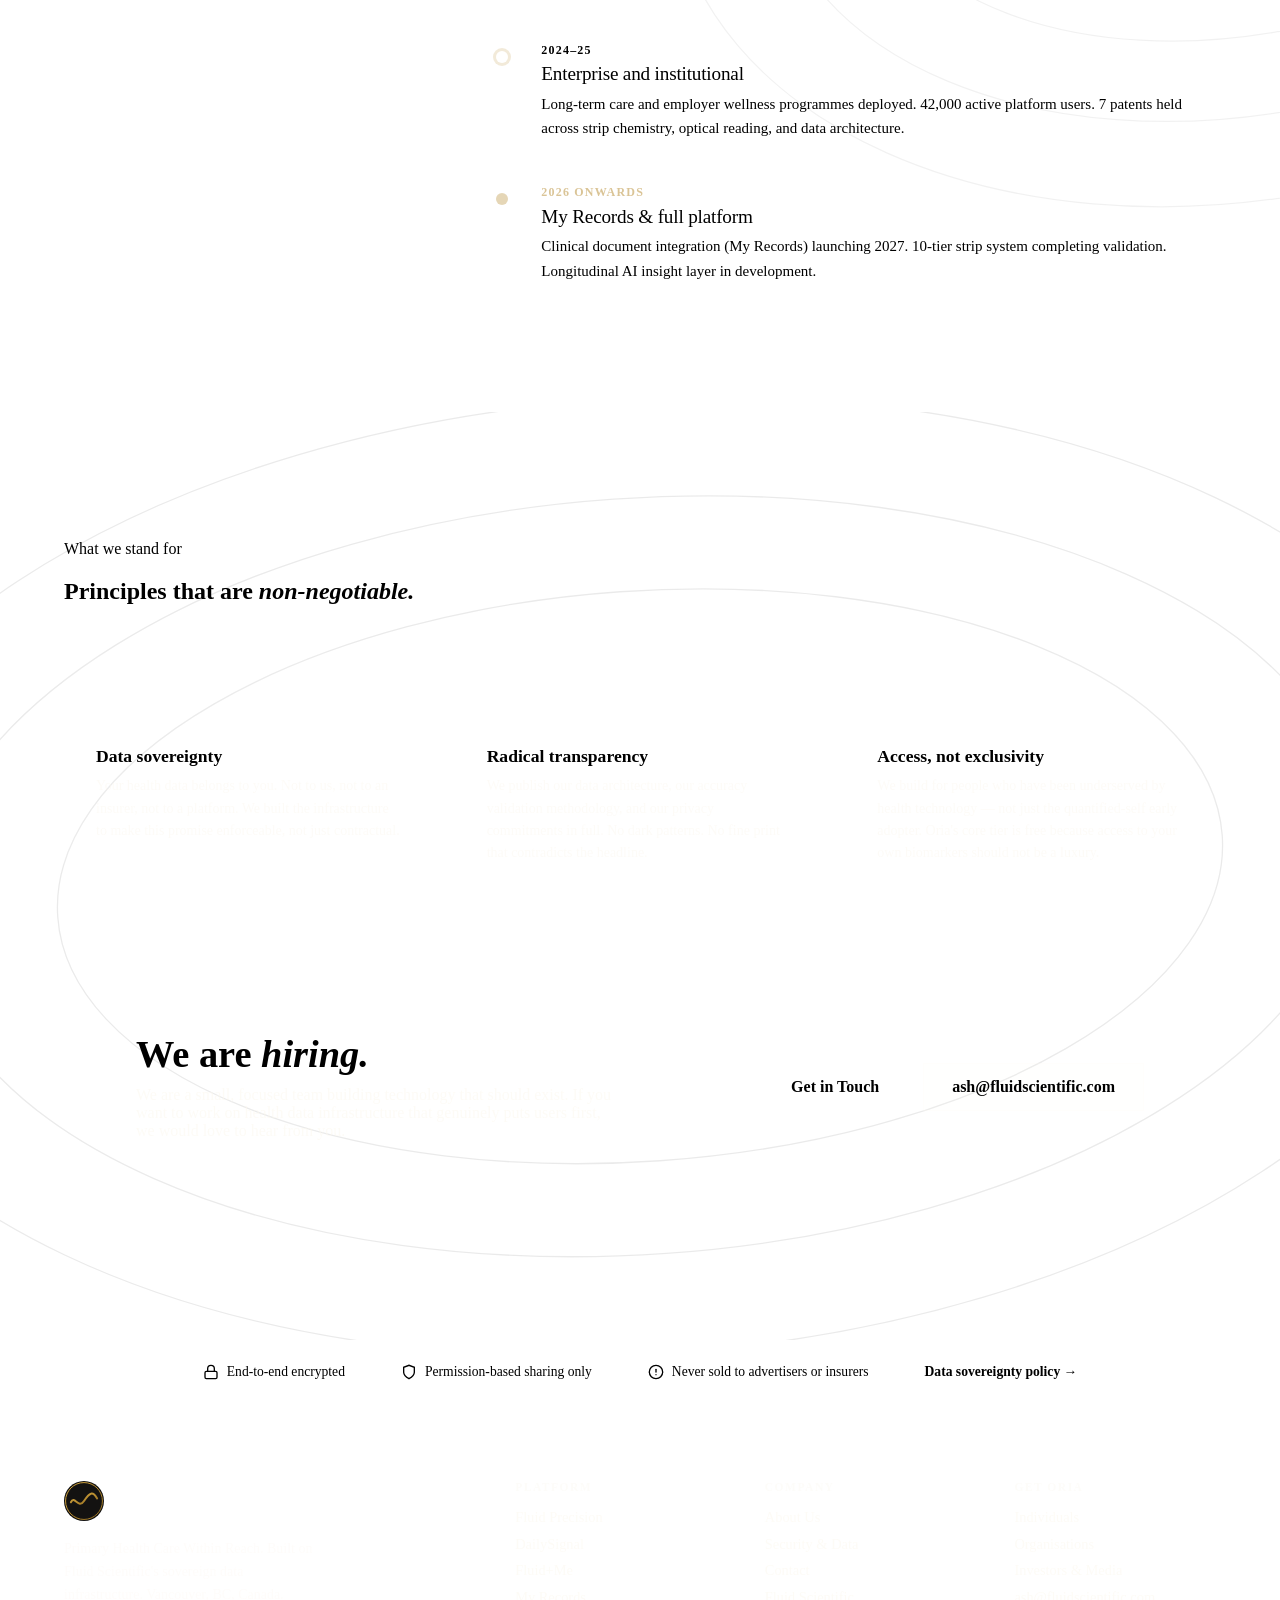
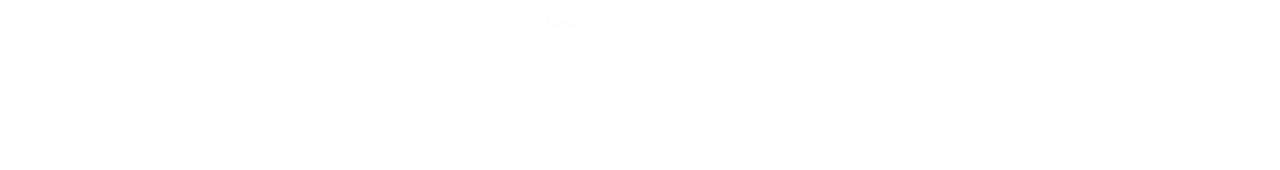
==== commit 66f815ca: "Add files via upload" ====
--- a/fluidmedical-about.html
+++ b/fluidmedical-about.html
@@ -4,263 +4,214 @@
 <meta charset="UTF-8">
 <meta name="viewport" content="width=device-width, initial-scale=1.0">
 <title>About — Fluid Medical</title>
-<link rel="preconnect" href="https://fonts.googleapis.com">
-<link rel="preconnect" href="https://fonts.gstatic.com" crossorigin>
-<link href="https://fonts.googleapis.com/css2?family=DM+Serif+Display:ital@0;1&family=DM+Sans:opsz,wght@9..40,300;9..40,400;9..40,500;9..40,600;9..40,700&display=swap" rel="stylesheet">
+<link rel="stylesheet" href="colors_and_type.css">
 <style>
-*, *::before, *::after { box-sizing: border-box; margin: 0; padding: 0; }
-:root {
-  --charcoal: #37383A; --platinum: #ECE5DF; --teal: #2F6E73;
-  --sage: #A2B7B0; --tangerine: #F0721B; --blush: #ECC8BC; --white: #ffffff;
-  --nav-h: 72px;
-}
-html { scroll-behavior: smooth; }
-body { font-family: 'DM Sans', system-ui, sans-serif; background: var(--platinum); color: var(--charcoal); line-height: 1.65; -webkit-font-smoothing: antialiased; }
-a { color: inherit; text-decoration: none; }
-h1, h2, h3, h4 { font-family: 'DM Serif Display', Georgia, serif; line-height: 1.15; }
-h1 { font-size: clamp(2.4rem, 6vw, 4.5rem); letter-spacing: -0.02em; }
-h2 { font-size: clamp(1.8rem, 4vw, 3rem); letter-spacing: -0.015em; }
-h3 { font-size: clamp(1.2rem, 2.5vw, 1.6rem); }
-p { font-size: 1.0625rem; }
-
-/* ── Nav ── */
-nav { position: fixed; top: 0; left: 0; right: 0; z-index: 100; height: var(--nav-h); display: flex; align-items: center; justify-content: space-between; padding: 0 clamp(1.5rem, 5vw, 4rem); background: rgba(55,56,58,0.97); backdrop-filter: blur(12px); border-bottom: 1px solid rgba(255,255,255,0.07); transition: box-shadow 0.3s; }
-.nav-logo { font-family: 'DM Serif Display', serif; font-size: 1.5rem; color: var(--platinum); letter-spacing: -0.02em; display: flex; align-items: center; gap: 10px; }
-.nav-logo-mark { width: 32px; height: 32px; background: var(--teal); border-radius: 8px; display: flex; align-items: center; justify-content: center; }
-.nav-links { display: flex; align-items: center; gap: 2rem; }
-.nav-links a { color: rgba(236,229,223,0.7); font-size: 0.9375rem; font-weight: 500; transition: color 0.2s; }
-.nav-links a:hover, .nav-links a.active { color: var(--platinum); }
-.btn-nav { background: var(--teal); color: var(--white); padding: 0.5rem 1.25rem; border-radius: 8px; font-size: 0.9375rem; font-weight: 600; transition: background 0.2s, transform 0.15s; }
-.btn-nav:hover { background: #246063; transform: translateY(-1px); }
-.hamburger { display: none; flex-direction: column; gap: 5px; cursor: pointer; padding: 4px; background: none; border: none; }
-.hamburger span { display: block; width: 22px; height: 2px; background: var(--platinum); border-radius: 2px; }
-.mobile-menu { display: none; position: fixed; top: var(--nav-h); left: 0; right: 0; z-index: 99; background: var(--charcoal); padding: 1.5rem 2rem 2rem; flex-direction: column; gap: 0.25rem; border-bottom: 1px solid rgba(255,255,255,0.1); }
-.mobile-menu.open { display: flex; }
-.mobile-menu a { color: var(--platinum); font-size: 1rem; font-weight: 500; padding: 0.65rem 0; border-bottom: 1px solid rgba(255,255,255,0.07); }
-.mobile-menu .btn-nav { margin-top: 0.75rem; justify-content: center; border-bottom: none; }
-
-/* ── Layout ── */
-.topo-wrap { position: absolute; inset: 0; overflow: hidden; pointer-events: none; opacity: 0.09; z-index: 0; }
-.topo-wrap svg { width: 100%; height: 100%; }
-.section { position: relative; overflow: hidden; }
-.section-dark { background: var(--charcoal); color: var(--platinum); }
-.section-light { background: var(--platinum); color: var(--charcoal); }
-.section-blush { background: var(--blush); color: var(--charcoal); }
-.container { max-width: 1100px; margin: 0 auto; padding: 0 clamp(1.5rem, 5vw, 4rem); position: relative; z-index: 1; }
-.container-narrow { max-width: 800px; margin: 0 auto; padding: 0 clamp(1.5rem, 5vw, 4rem); position: relative; z-index: 1; }
-.section-pad { padding: clamp(5rem, 10vw, 9rem) 0; }
-.eyebrow { font-size: 0.8125rem; font-weight: 700; letter-spacing: 0.1em; text-transform: uppercase; margin-bottom: 0.75rem; }
-.eyebrow-sage { color: var(--sage); }
-.eyebrow-teal { color: var(--teal); }
-.eyebrow-tangerine { color: var(--tangerine); }
-
-/* ── Buttons ── */
-.btn { display: inline-flex; align-items: center; gap: 8px; padding: 0.85rem 1.75rem; border-radius: 10px; font-family: 'DM Sans', sans-serif; font-size: 1rem; font-weight: 600; cursor: pointer; border: none; transition: background 0.2s, transform 0.15s, box-shadow 0.2s; text-decoration: none; }
-.btn:hover { transform: translateY(-2px); box-shadow: 0 8px 24px rgba(0,0,0,0.18); }
-.btn-primary { background: var(--teal); color: var(--white); }
-.btn-primary:hover { background: #246063; }
-.btn-outline-light { background: transparent; color: var(--platinum); border: 2px solid rgba(236,229,223,0.35); }
-.btn-outline-light:hover { border-color: var(--platinum); background: rgba(236,229,223,0.08); box-shadow: none; }
-.btn-outline-dark { background: transparent; color: var(--charcoal); border: 2px solid rgba(55,56,58,0.28); }
-.btn-outline-dark:hover { border-color: var(--charcoal); background: rgba(55,56,58,0.06); box-shadow: none; }
-
-/* ── Hero ── */
-.page-hero { background: var(--charcoal); color: var(--platinum); padding: calc(var(--nav-h) + 5rem) 0 5rem; position: relative; overflow: hidden; }
-.page-hero h1 em { font-style: italic; color: var(--blush); }
-.page-hero-sub { font-size: clamp(1rem, 2vw, 1.2rem); color: rgba(236,229,223,0.7); margin-top: 1.25rem; line-height: 1.72; max-width: 640px; }
-
-/* ── Origin Story ── */
-.origin-grid { display: grid; grid-template-columns: 1fr 1fr; gap: 5rem; align-items: start; }
-.origin-text p { color: rgba(55,56,58,0.68); line-height: 1.78; margin-bottom: 1.25rem; font-size: 1.0625rem; }
-.origin-text p strong { color: var(--charcoal); }
-.timeline { position: relative; padding-left: 2rem; }
-.timeline::before { content: ''; position: absolute; left: 0; top: 0; bottom: 0; width: 2px; background: linear-gradient(to bottom, var(--teal), var(--sage), rgba(162,183,176,0.2)); }
-.timeline-item { position: relative; margin-bottom: 2.5rem; }
-.timeline-item:last-child { margin-bottom: 0; }
-.timeline-dot { position: absolute; left: -2.5rem; top: 0.3rem; width: 12px; height: 12px; border-radius: 50%; background: var(--teal); border: 2px solid var(--platinum); box-shadow: 0 0 0 3px rgba(47,110,115,0.2); }
-.timeline-year { font-size: 0.78rem; font-weight: 700; letter-spacing: 0.08em; text-transform: uppercase; color: var(--teal); margin-bottom: 0.35rem; }
-.timeline-title { font-family: 'DM Serif Display', serif; font-size: 1.15rem; margin-bottom: 0.5rem; color: var(--charcoal); }
-.timeline-desc { font-size: 0.9375rem; color: rgba(55,56,58,0.65); line-height: 1.65; }
-
-/* ── Acquisition Stats ── */
-.acq-banner {
-  background: var(--charcoal); color: var(--platinum);
-  border-radius: 20px; padding: clamp(2.5rem, 5vw, 4rem);
-  position: relative; overflow: hidden;
-  margin: 3rem 0 0;
-}
-.acq-banner-inner { display: grid; grid-template-columns: 1fr 1fr; gap: 4rem; align-items: center; }
-.acq-stats { display: grid; grid-template-columns: 1fr 1fr; gap: 1.25rem; }
-.acq-stat { background: rgba(255,255,255,0.06); border: 1px solid rgba(255,255,255,0.1); border-radius: 14px; padding: 1.5rem; }
-.acq-stat-num { font-family: 'DM Serif Display', serif; font-size: 2rem; color: var(--platinum); margin-bottom: 0.25rem; }
-.acq-stat-label { color: rgba(236,229,223,0.55); font-size: 0.875rem; line-height: 1.4; }
-.acq-text p { color: rgba(236,229,223,0.7); line-height: 1.72; font-size: 1.0625rem; margin-bottom: 1.25rem; }
-.acq-badge { display: inline-flex; align-items: center; gap: 6px; background: rgba(240,114,27,0.2); border: 1px solid rgba(240,114,27,0.3); color: var(--tangerine); font-size: 0.8125rem; font-weight: 700; padding: 0.35rem 0.9rem; border-radius: 100px; margin-bottom: 1.25rem; }
-
-/* ── 4 Pods Visual ── */
-.pods-4-grid { display: grid; grid-template-columns: repeat(4, 1fr); gap: 1.25rem; margin-top: 3rem; }
-.pod-mini { border-radius: 14px; padding: 1.5rem 1.25rem; border: 1px solid rgba(255,255,255,0.1); background: rgba(255,255,255,0.05); text-align: center; position: relative; overflow: hidden; transition: border-color 0.3s, transform 0.3s; }
-.pod-mini:hover { border-color: rgba(47,110,115,0.4); transform: translateY(-4px); }
-.pod-mini::before { content: ''; position: absolute; top: 0; left: 0; right: 0; height: 3px; }
-.pod-mini.p1::before { background: linear-gradient(90deg, #2F6E73, #4AADB3); }
-.pod-mini.p2::before { background: linear-gradient(90deg, #0EA5E9, #38BDF8); }
-.pod-mini.p3::before { background: linear-gradient(90deg, #ECC8BC, #F0721B); }
-.pod-mini.p4::before { background: linear-gradient(90deg, #8B5CF6, #A78BFA); }
-.pod-mini-icon { width: 44px; height: 44px; border-radius: 12px; margin: 0 auto 1rem; display: flex; align-items: center; justify-content: center; }
-.pod-mini-num { font-size: 0.72rem; font-weight: 700; letter-spacing: 0.1em; text-transform: uppercase; color: var(--sage); margin-bottom: 0.35rem; }
-.pod-mini-name { font-family: 'DM Serif Display', serif; font-size: 1rem; color: var(--platinum); margin-bottom: 0.5rem; }
-.pod-mini-desc { font-size: 0.8125rem; color: rgba(236,229,223,0.55); line-height: 1.55; }
-
-/* ── Mission ── */
-.mission-quote { font-family: 'DM Serif Display', serif; font-size: clamp(1.8rem, 4vw, 3rem); line-height: 1.2; letter-spacing: -0.015em; margin-bottom: 1.5rem; }
-.mission-quote em { font-style: italic; color: var(--teal); }
-
-/* ── Values ── */
-.values-grid { display: grid; grid-template-columns: repeat(5, 1fr); gap: 1rem; margin-top: 3rem; }
-.value-card { border-radius: 14px; padding: 1.75rem 1.25rem; text-align: center; background: white; border: 1px solid rgba(55,56,58,0.1); box-shadow: 0 2px 10px rgba(55,56,58,0.06); transition: transform 0.3s, box-shadow 0.3s; }
-.value-card:hover { transform: translateY(-4px); box-shadow: 0 12px 36px rgba(55,56,58,0.1); }
-.value-icon { width: 48px; height: 48px; border-radius: 14px; margin: 0 auto 1rem; display: flex; align-items: center; justify-content: center; }
-.value-name { font-family: 'DM Serif Display', serif; font-size: 1.15rem; margin-bottom: 0.5rem; }
-.value-desc { font-size: 0.875rem; color: rgba(55,56,58,0.6); line-height: 1.55; }
-
-/* ── Fluid Scientific reference ── */
-.sci-ref { border-radius: 16px; padding: 2.25rem; background: rgba(47,110,115,0.08); border: 1px solid rgba(47,110,115,0.2); display: flex; align-items: center; gap: 2rem; flex-wrap: wrap; }
-.sci-ref-logo { display: flex; align-items: center; gap: 10px; flex-shrink: 0; }
-.sci-ref-mark { width: 40px; height: 40px; background: var(--teal); border-radius: 10px; display: flex; align-items: center; justify-content: center; }
-.sci-ref-name { font-family: 'DM Serif Display', serif; font-size: 1.2rem; color: var(--charcoal); }
-.sci-ref-text { flex: 1; color: rgba(55,56,58,0.7); font-size: 0.9375rem; line-height: 1.65; }
-
-/* ── Team ── */
-.team-placeholder { display: grid; grid-template-columns: repeat(4, 1fr); gap: 1.25rem; margin-top: 3rem; }
-.team-card { border-radius: 14px; overflow: hidden; background: rgba(255,255,255,0.05); border: 1px solid rgba(255,255,255,0.1); }
-.team-photo { height: 140px; display: flex; align-items: center; justify-content: center; font-size: 2.5rem; font-weight: 700; font-family: 'DM Serif Display', serif; color: white; }
-.team-info { padding: 1.25rem; }
-.team-name { color: var(--platinum); font-weight: 600; margin-bottom: 0.25rem; }
-.team-role { color: var(--sage); font-size: 0.875rem; }
-
-/* ── Footer ── */
-footer { background: var(--charcoal); color: rgba(236,229,223,0.55); padding: 3.5rem 0 2rem; }
-.footer-inner { display: grid; grid-template-columns: 2fr 1fr 1fr 1fr; gap: 3rem; margin-bottom: 2.5rem; }
-.footer-logo { font-family: 'DM Serif Display', serif; font-size: 1.4rem; color: var(--platinum); margin-bottom: 0.75rem; }
-.footer-tagline { font-size: 0.875rem; line-height: 1.65; max-width: 280px; }
-.footer-col h5 { color: var(--platinum); font-size: 0.78rem; font-weight: 700; letter-spacing: 0.08em; text-transform: uppercase; margin-bottom: 1rem; }
-.footer-col a { display: block; font-size: 0.9rem; margin-bottom: 0.5rem; color: rgba(236,229,223,0.5); transition: color 0.2s; }
-.footer-col a:hover { color: var(--platinum); }
-.footer-bottom { border-top: 1px solid rgba(255,255,255,0.08); padding-top: 1.5rem; display: flex; justify-content: space-between; align-items: center; flex-wrap: wrap; gap: 1rem; }
-.footer-copy { color: rgba(236,229,223,0.35); font-size: 0.8125rem; }
-.footer-legal { display: flex; gap: 1.5rem; }
-.footer-legal a { color: rgba(236,229,223,0.35); font-size: 0.8125rem; transition: color 0.2s; }
-.footer-legal a:hover { color: rgba(236,229,223,0.65); }
-
-@media (max-width: 900px) {
-  .origin-grid { grid-template-columns: 1fr; gap: 3rem; }
-  .acq-banner-inner { grid-template-columns: 1fr; gap: 2.5rem; }
-  .pods-4-grid { grid-template-columns: 1fr 1fr; }
-  .values-grid { grid-template-columns: 1fr 1fr; }
-  .team-placeholder { grid-template-columns: 1fr 1fr; }
-  .footer-inner { grid-template-columns: 1fr 1fr; gap: 2rem; }
-}
-@media (max-width: 640px) {
-  .nav-links { display: none; }
-  .hamburger { display: flex; }
-  .acq-stats { grid-template-columns: 1fr; }
-  .pods-4-grid { grid-template-columns: 1fr 1fr; }
-  .values-grid { grid-template-columns: 1fr; }
-  .team-placeholder { grid-template-columns: 1fr 1fr; }
-  .footer-inner { grid-template-columns: 1fr; gap: 1.5rem; }
-  .sci-ref { flex-direction: column; gap: 1rem; }
-}
+*,*::before,*::after{box-sizing:border-box;margin:0;padding:0}
+html{scroll-behavior:smooth}
+body{font-family:var(--fm-font-sans);background:var(--fm-bg);color:var(--fm-fg);line-height:var(--fm-leading-relaxed);-webkit-font-smoothing:antialiased}
+img{display:block;max-width:100%}
+a{color:inherit;text-decoration:none}
+ul{list-style:none}
+.container{max-width:var(--fm-container);margin:0 auto;padding:0 clamp(1.5rem,5vw,4rem);position:relative;z-index:1}
+.section-pad{padding:clamp(5rem,10vw,9rem) 0}
+.topo{position:absolute;inset:0;pointer-events:none;z-index:0;overflow:hidden}
+.topo svg{width:100%;height:100%}
+.topo--ink{opacity:.08;color:var(--fm-cream-100)}
+.topo--cream{opacity:.05;color:var(--fm-ink-800)}
+
+/* NAV */
+#nav{position:fixed;top:0;left:0;right:0;z-index:300;height:90px;display:flex;align-items:center;justify-content:space-between;padding:0 clamp(1.5rem,5vw,4rem);background:rgba(14,13,11,.96);backdrop-filter:blur(16px);border-bottom:1px solid rgba(251,247,238,.06);transition:box-shadow .22s}
+#nav.scrolled{box-shadow:0 4px 32px rgba(14,13,11,.55)}
+.nav-logo{display:flex;align-items:center;gap:11px}
+.nav-mark{width:68px;height:68px;flex-shrink:0}
+.nav-wordmark{height:68px;width:auto}
+.nav-links{display:flex;align-items:center;gap:1.75rem}
+.nav-links a{color:rgba(251,247,238,.5);font-size:.9375rem;font-weight:500;transition:color .15s}
+.nav-links a:hover,.nav-links a.active{color:var(--fm-cream-100)}
+.btn-nav{background:var(--fm-brand);color:var(--fm-ink-900);padding:.5rem 1.3rem;border-radius:var(--fm-r-sm);font-size:.9rem;font-weight:700;transition:background .15s,transform .15s}
+.btn-nav:hover{background:var(--fm-brand-hover);transform:translateY(-1px);color:var(--fm-ink-900)}
+.hamburger{display:none;flex-direction:column;gap:5px;cursor:pointer;background:none;border:none;padding:4px}
+.hamburger span{display:block;width:22px;height:2px;background:var(--fm-cream-100);border-radius:2px}
+.mob{display:none;position:fixed;top:90px;left:0;right:0;z-index:299;background:var(--fm-ink-900);padding:1.5rem 2rem 2rem;border-bottom:1px solid rgba(251,247,238,.08);flex-direction:column}
+.mob.open{display:flex}
+.mob a{color:var(--fm-cream-100);font-size:1rem;font-weight:500;padding:.7rem 0;border-bottom:1px solid rgba(251,247,238,.07)}
+.mob .btn-nav{margin-top:.75rem;text-align:center;display:block;border:none}
+
+/* BUTTONS */
+.btn{display:inline-flex;align-items:center;gap:8px;padding:.875rem 1.75rem;border-radius:var(--fm-r-md);font-family:var(--fm-font-sans);font-size:1rem;font-weight:600;cursor:pointer;border:none;transition:background .15s,transform .15s,box-shadow .2s;text-decoration:none}
+.btn:hover{transform:translateY(-2px);box-shadow:0 8px 28px rgba(20,18,14,.22)}
+.btn-brass{background:var(--fm-brand);color:var(--fm-ink-900)}
+.btn-brass:hover{background:var(--fm-brand-hover)}
+.btn-outline{background:transparent;color:var(--fm-brand);border:1.5px solid rgba(181,138,46,.35)}
+.btn-outline:hover{border-color:var(--fm-brand);background:rgba(181,138,46,.05);box-shadow:none}
+
+/* PAGE HERO */
+.page-hero{padding-top:calc(90px + 5rem);padding-bottom:5rem;background:var(--fm-ink-900);color:var(--fm-cream-100);position:relative;overflow:hidden}
+.page-hero-inner{max-width:760px}
+.page-hero-eyebrow{display:inline-flex;align-items:center;gap:10px;font-size:.75rem;font-weight:700;letter-spacing:.14em;text-transform:uppercase;color:var(--fm-brand);margin-bottom:1.4rem}
+.page-hero-eyebrow-line{width:22px;height:1px;background:var(--fm-brand)}
+.page-hero h1{font-family:var(--fm-font-display);font-size:clamp(2.6rem,6vw,4.5rem);line-height:1.08;letter-spacing:-.025em;color:var(--fm-cream-100)}
+.page-hero h1 em{font-style:italic;color:var(--fm-brand)}
+.page-hero-lead{font-size:clamp(1rem,1.6vw,1.125rem);color:rgba(251,247,238,.55);max-width:580px;margin-top:1.5rem;line-height:1.72}
+
+/* STORY SECTIONS */
+.story-grid{display:grid;grid-template-columns:1fr 1fr;gap:5rem;align-items:start}
+.story-prose{font-size:1.0625rem;line-height:1.78;color:var(--fm-fg)}
+.story-prose p+p{margin-top:1.1em}
+.story-prose strong{color:var(--fm-fg-strong);font-weight:600}
+.pull-quote{font-family:var(--fm-font-display);font-style:italic;font-size:clamp(1.5rem,2.5vw,2.1rem);line-height:1.32;letter-spacing:-.015em;color:var(--fm-ink-800);border-left:3px solid var(--fm-brand);padding-left:1.5rem;margin:2.5rem 0}
+
+/* ENTITY CARDS */
+.entity-cards{display:grid;grid-template-columns:1fr 1fr;gap:1.5rem;margin-top:3.5rem}
+.entity-card{border-radius:var(--fm-r-xl);padding:2.5rem;background:var(--fm-paper);border:1px solid var(--fm-border);box-shadow:var(--fm-shadow-2);position:relative;overflow:hidden}
+.entity-card::before{content:'';position:absolute;top:0;left:0;right:0;height:3px}
+.ec-fluid-medical::before{background:var(--fm-brand)}
+.ec-fluid-sci::before{background:#4A9EBF}
+.entity-logo{height:32px;margin-bottom:1.5rem}
+.entity-card h3{font-family:var(--fm-font-display);font-size:1.5rem;letter-spacing:-.015em;margin-bottom:.75rem}
+.entity-card p{font-size:.9375rem;color:var(--fm-fg-muted);line-height:1.68}
+.entity-loc{display:inline-flex;align-items:center;gap:6px;font-size:.8rem;font-weight:600;letter-spacing:.06em;text-transform:uppercase;color:var(--fm-fg-faint);margin-top:1.25rem}
+
+/* TIMELINE */
+.timeline{position:relative;margin-top:3.5rem}
+.timeline::before{content:'';position:absolute;left:0;top:8px;bottom:8px;width:2px;background:linear-gradient(180deg,var(--fm-brand) 0%,rgba(181,138,46,.15) 100%)}
+.tl-item{padding-left:2.5rem;position:relative;margin-bottom:2.75rem}
+.tl-dot{position:absolute;left:-5px;top:8px;width:12px;height:12px;border-radius:50%;background:var(--fm-brand);box-shadow:0 0 0 3px rgba(181,138,46,.18)}
+.tl-year{font-size:.75rem;font-weight:700;letter-spacing:.1em;text-transform:uppercase;color:var(--fm-brand);margin-bottom:.35rem}
+.tl-title{font-family:var(--fm-font-display);font-size:1.2rem;letter-spacing:-.01em;margin-bottom:.4rem}
+.tl-desc{font-size:.9375rem;color:var(--fm-fg-muted);line-height:1.65}
+
+/* VALUES */
+.values-grid{display:grid;grid-template-columns:repeat(3,1fr);gap:1.25rem;margin-top:3rem}
+.value-card{padding:2rem;border-radius:var(--fm-r-xl);background:var(--fm-paper);border:1px solid var(--fm-border);box-shadow:var(--fm-shadow-1)}
+.value-icon{width:44px;height:44px;border-radius:var(--fm-r-md);background:var(--fm-brand-tint);display:flex;align-items:center;justify-content:center;margin-bottom:1.1rem}
+.value-card h4{font-family:var(--fm-font-display);font-size:1.1rem;margin-bottom:.5rem}
+.value-card p{font-size:.875rem;color:var(--fm-fg-muted);line-height:1.6}
+
+/* TEAM CTA */
+.team-cta{background:var(--fm-ink-900);color:var(--fm-cream-100);border-radius:var(--fm-r-2xl);padding:clamp(3rem,6vw,4.5rem);display:flex;justify-content:space-between;align-items:center;gap:2.5rem;flex-wrap:wrap;position:relative;overflow:hidden;margin-top:4rem}
+.team-cta h3{font-family:var(--fm-font-display);font-size:clamp(1.6rem,3vw,2.4rem);color:var(--fm-cream-100);line-height:1.12}
+.team-cta h3 em{font-style:italic;color:var(--fm-brand)}
+.team-cta p{color:rgba(251,247,238,.55);margin-top:.65rem;max-width:480px;font-size:1rem}
+.team-cta-btns{display:flex;gap:1rem;flex-wrap:wrap;flex-shrink:0}
+
+/* PRIVACY STRIP */
+.privacy-strip{background:var(--fm-cream-200);border-top:1px solid var(--fm-border)}
+.privacy-inner{display:flex;align-items:center;justify-content:center;flex-wrap:wrap;gap:2rem 3.5rem;padding:1.5rem 0}
+.privacy-item{display:flex;align-items:center;gap:.5rem;font-size:.85rem;font-weight:500;color:var(--fm-fg-muted)}
+.privacy-icon{color:var(--fm-brand);flex-shrink:0}
+.privacy-link{color:var(--fm-brand);font-weight:600;font-size:.85rem}
+
+/* FOOTER */
+footer{background:var(--fm-ink-900);padding:clamp(3rem,6vw,5rem) 0 2.5rem}
+.footer-grid{display:grid;grid-template-columns:2fr 1fr 1fr 1fr;gap:3rem;margin-bottom:3rem}
+.footer-mark{width:40px;height:40px;margin-bottom:1rem}
+.footer-tagline{color:rgba(251,247,238,.32);font-size:.875rem;line-height:1.65;max-width:260px;margin-top:.5rem}
+.footer-col h5{color:rgba(251,247,238,.38);font-size:.72rem;font-weight:700;letter-spacing:.13em;text-transform:uppercase;margin-bottom:1rem}
+.footer-col a{display:block;color:rgba(251,247,238,.55);font-size:.9rem;margin-bottom:.6rem;transition:color .15s}
+.footer-col a:hover{color:var(--fm-cream-100)}
+.footer-bottom{border-top:1px solid rgba(251,247,238,.07);padding-top:1.5rem;display:flex;justify-content:space-between;align-items:center;flex-wrap:wrap;gap:1rem}
+.footer-copy{color:rgba(251,247,238,.28);font-size:.8rem}
+.footer-legal{display:flex;gap:1.5rem}
+.footer-legal a{color:rgba(251,247,238,.28);font-size:.8rem;transition:color .15s}
+.footer-legal a:hover{color:rgba(251,247,238,.55)}
+
+@media(max-width:900px){.story-grid{grid-template-columns:1fr}.entity-cards{grid-template-columns:1fr}.values-grid{grid-template-columns:1fr 1fr}}
+@media(max-width:640px){.nav-links{display:none}.hamburger{display:flex}.values-grid{grid-template-columns:1fr}.footer-grid{grid-template-columns:1fr 1fr;gap:2rem}.team-cta{flex-direction:column}.privacy-inner{flex-direction:column;align-items:flex-start;padding:0 2rem;gap:.85rem}}
+@media(max-width:500px){.footer-grid{grid-template-columns:1fr}}
 </style>
 </head>
 <body>
 
-<nav id="mainNav">
-  <a href="fluidmedical-home.html" class="nav-logo">
-    <div class="nav-logo-mark"><svg width="18" height="12" viewBox="0 0 24 16" fill="none" stroke="white" stroke-width="2.5" stroke-linecap="round"><path d="M2 8c0 0 3-6 6-6s5 12 8 12 6-6 6-6"/></svg></div>
-    Fluid Medical
+<!-- NAV -->
+<nav id="nav">
+  <a href="fluidmedical-home.html" class="nav-logo" aria-label="Fluid Medical">
+    <div class="nav-mark">
+      <svg xmlns="http://www.w3.org/2000/svg" viewBox="0 0 64 64"><defs><linearGradient id="nm" x1="0" y1="0" x2="1" y2="1"><stop offset="0%" stop-color="#D4A943"/><stop offset="55%" stop-color="#B58A2E"/><stop offset="100%" stop-color="#8A6822"/></linearGradient></defs><circle cx="32" cy="32" r="32" fill="#131211"/><circle cx="32" cy="32" r="29.5" fill="none" stroke="url(#nm)" stroke-width="1.6"/><path d="M11 34 C 17 22, 23 46, 32 32 S 46 16, 53 28" fill="none" stroke="url(#nm)" stroke-width="3.2" stroke-linecap="round"/></svg>
+    </div>
+    <img src="assets/wordmarks/fluid-medical-wordmark-brass.png" alt="Fluid Medical" class="nav-wordmark">
   </a>
   <div class="nav-links">
     <a href="fluidmedical-home.html">Home</a>
     <a href="fluidmedical-platform.html">Platform</a>
+    <a href="fluidmedical-about.html" class="active">About</a>
     <a href="fluidmedical-security.html">Security &amp; Data</a>
-    <a href="fluidmedical-about.html" class="active">About</a>
     <a href="fluidmedical-contact.html">Contact</a>
-    <a href="fluidmedical-contact.html" class="btn-nav">Get Wave →</a>
+    <a href="fluidmedical-contact.html" class="btn-nav">Get Oria</a>
   </div>
   <button class="hamburger" onclick="toggleMenu()" aria-label="Menu"><span></span><span></span><span></span></button>
 </nav>
-<div class="mobile-menu" id="mobileMenu">
+<div class="mob" id="mob">
   <a href="fluidmedical-home.html">Home</a>
   <a href="fluidmedical-platform.html">Platform</a>
+  <a href="fluidmedical-about.html">About</a>
   <a href="fluidmedical-security.html">Security &amp; Data</a>
-  <a href="fluidmedical-about.html">About</a>
   <a href="fluidmedical-contact.html">Contact</a>
-  <a href="fluidmedical-contact.html" class="btn-nav">Get Wave →</a>
+  <a href="fluidmedical-contact.html" class="btn-nav">Get Oria</a>
 </div>
 
-<!-- ── Hero ── -->
-<section class="page-hero section">
-  <div class="topo-wrap">
-    <svg viewBox="0 0 1400 600" xmlns="http://www.w3.org/2000/svg" preserveAspectRatio="xMidYMid slice">
-      <g fill="none" stroke="white" stroke-width="1">
-        <ellipse cx="950" cy="300" rx="580" ry="340" transform="rotate(-9 950 300)"/>
-        <ellipse cx="950" cy="300" rx="490" ry="270" transform="rotate(-9 950 300)"/>
-        <ellipse cx="950" cy="300" rx="400" ry="200" transform="rotate(-9 950 300)"/>
-        <ellipse cx="950" cy="300" rx="310" ry="138" transform="rotate(-9 950 300)"/>
-        <ellipse cx="950" cy="300" rx="225" ry="85" transform="rotate(-9 950 300)"/>
-      </g>
-    </svg>
-  </div>
-  <div class="container">
-    <div class="eyebrow eyebrow-sage">About Fluid Medical</div>
-    <h1>We started by protecting workers.<br>Now we're protecting <em>health.</em></h1>
-    <p class="page-hero-sub">Fluid Medical grew out of a crisis — and a belief that technology built for the hardest problems can be turned toward the most human ones.</p>
+<!-- PAGE HERO -->
+<section class="page-hero">
+  <div class="topo topo--ink">
+    <svg xmlns="http://www.w3.org/2000/svg" viewBox="0 0 1400 600" preserveAspectRatio="xMidYMid slice"><g fill="none" stroke="currentColor" stroke-width="1"><ellipse cx="1100" cy="300" rx="580" ry="360" transform="rotate(-8 1100 300)"/><ellipse cx="1100" cy="300" rx="490" ry="285" transform="rotate(-8 1100 300)"/><ellipse cx="1100" cy="300" rx="400" ry="215" transform="rotate(-8 1100 300)"/><ellipse cx="1100" cy="300" rx="310" ry="148" transform="rotate(-8 1100 300)"/><ellipse cx="150" cy="500" rx="240" ry="155" transform="rotate(14 150 500)"/><ellipse cx="150" cy="500" rx="170" ry="108" transform="rotate(14 150 500)"/></g></svg>
+  </div>
+  <div class="container">
+    <div class="page-hero-inner">
+      <div class="page-hero-eyebrow"><span class="page-hero-eyebrow-line"></span>Our Story</div>
+      <h1>Health Intelligence.<br><em>Within reach.</em></h1>
+      <p class="page-hero-lead">Fluid Medical was founded on a simple idea: the information you need to stay healthy should not be locked behind a clinic visit, a lab requisition, or a data broker's paywall.</p>
+    </div>
   </div>
 </section>
 
-<!-- ── Origin Story ── -->
-<section class="section section-light section-pad">
-  <div class="container">
-    <div class="origin-grid">
-      <div class="origin-text">
-        <div class="eyebrow eyebrow-teal">Our Story</div>
-        <h2 style="margin-bottom:1.5rem;">Built in a crisis. Refined by purpose.</h2>
-        <p>When COVID-19 hit, workplaces across Canada faced a question nobody had a good answer to: <strong>how do you know your people are safe to come in?</strong> Rapid testing was unreliable, contact tracing was slow, and the cost of getting it wrong was high.</p>
-        <p>Fluid Medical was born from that question. We built screening infrastructure that could protect workers at scale — fast, accurate, and privacy-respecting. That work taught us something important: when you build for the hardest environments, you learn how health data should actually be handled.</p>
-        <p>We applied those lessons to Wave. Not as a pivot, but as an evolution. The infrastructure we built for workplace health became the foundation for something much bigger — <strong>personal health intelligence that actually puts you in control.</strong></p>
-        <p>In early 2026, we acquired Vessel Health — 42,000 users, seven patents, a $29.7M invested platform, and a team that shared our belief that health data belongs to the people it comes from. That acquisition became Wave.</p>
-      </div>
+<!-- MISSION SECTION -->
+<section class="section-pad" style="position:relative;overflow:hidden">
+  <div class="topo topo--cream">
+    <svg xmlns="http://www.w3.org/2000/svg" viewBox="0 0 1400 900" preserveAspectRatio="xMidYMid slice"><g fill="none" stroke="currentColor" stroke-width="1"><ellipse cx="260" cy="380" rx="440" ry="290" transform="rotate(6 260 380)"/><ellipse cx="260" cy="380" rx="360" ry="225" transform="rotate(6 260 380)"/><ellipse cx="260" cy="380" rx="280" ry="164" transform="rotate(6 260 380)"/></g></svg>
+  </div>
+  <div class="container">
+    <div class="story-grid">
       <div>
-        <div class="timeline">
-          <div class="timeline-item">
-            <div class="timeline-dot"></div>
-            <div class="timeline-year">2020</div>
-            <div class="timeline-title">Founded during COVID-19</div>
-            <p class="timeline-desc">Fluid Medical launches workplace health screening infrastructure — rapid testing, contact tracing, and privacy-first employee health monitoring for remote and essential workers.</p>
-          </div>
-          <div class="timeline-item">
-            <div class="timeline-dot"></div>
-            <div class="timeline-year">2021–2023</div>
-            <div class="timeline-title">Sovereign data infrastructure</div>
-            <p class="timeline-desc">Parent company Fluid Scientific develops sovereign data platform principles — architecturally isolated data pods, consent-first design, and end-to-end encryption that became the foundation for Wave.</p>
-          </div>
-          <div class="timeline-item">
-            <div class="timeline-dot"></div>
-            <div class="timeline-year">2024</div>
-            <div class="timeline-title">Pivoting toward personal health</div>
-            <p class="timeline-desc">Fluid Medical expands its mandate from workplace screening to personal primary healthcare. Development of the Wave platform and the Fluid Precision urinalysis system begins.</p>
-          </div>
-          <div class="timeline-item">
-            <div class="timeline-dot"></div>
-            <div class="timeline-year">Early 2026</div>
-            <div class="timeline-title">Vessel Health acquisition</div>
-            <p class="timeline-desc">Fluid Medical acquires Vessel Health — bringing 42,000 users, 7 patents, and a $29.7M invested platform into the Wave ecosystem. Wave Mini prepares for Q3 2026 launch.</p>
-          </div>
-          <div class="timeline-item">
-            <div class="timeline-dot" style="background:var(--tangerine);"></div>
-            <div class="timeline-year">Q3 2026</div>
-            <div class="timeline-title">Wave Mini launches</div>
-            <p class="timeline-desc">Wave Mini — free, no credit card — launches publicly. At-home urinalysis, wearable sync, and personal context in one sovereign health platform.</p>
+        <div class="fm-eyebrow" style="margin-bottom:1.25rem">Why we exist</div>
+        <h2 class="fm-h2" style="margin-bottom:1.75rem">Health data should work <em>for you.</em></h2>
+        <div class="story-prose">
+          <p>Most health technology extracts value from users. It aggregates data, sells insights to insurers and advertisers, and leaves individuals with nothing but an app they paid for. We built Fluid Medical to invert that model entirely.</p>
+          <p>Our urinalysis platform — Oria — gives individuals access to the kind of biomarker tracking that previously required a clinical setting. A simple strip, scanned with your phone, returns results across up to 60 active markers. The data stays with you. It is encrypted, permissioned, and never sold.</p>
+          <p>At the same time, we built infrastructure that enables organisations — long-term care homes, employers, clinical research teams — to deploy population-level health monitoring without compromising individual sovereignty.</p>
+        </div>
+
+        <blockquote class="pull-quote">
+          </h2>If your health data is being monetised by someone else, it is not <em>YOUR</em> health data.</h2>
+        </blockquote>
+
+        <div class="story-prose">
+          <p>That principle shapes every product decision we make: from the cryptographic architecture beneath Oria, to the contractual commitments we make to every user, to the deliberate choice to remain headquartered in Vancouver under Canadian data law.</p>
+        </div>
+      </div>
+
+      <div>
+        <div style="background:var(--fm-ink-900);border-radius:var(--fm-r-2xl);padding:2.5rem;color:var(--fm-cream-100);position:sticky;top:calc(var(--fm-nav-h) + 2rem)">
+          <div class="fm-eyebrow no-rule" style="margin-bottom:1.25rem;color:rgba(181,138,46,.7)">By the numbers</div>
+          <div style="display:grid;grid-template-columns:1fr 1fr;gap:1.5rem">
+            <div>
+              <div style="font-family:var(--fm-font-display);font-size:2.5rem;letter-spacing:-.025em;color:var(--fm-cream-100)">60+</div>
+              <div style="font-size:.82rem;color:rgba(251,247,238,.4);margin-top:.2rem">Active biomarkers</div>
+            </div>
+            <div>
+              <div style="font-family:var(--fm-font-display);font-size:2.5rem;letter-spacing:-.025em;color:var(--fm-cream-100)">7</div>
+              <div style="font-size:.82rem;color:rgba(251,247,238,.4);margin-top:.2rem">Patents held</div>
+            </div>
+            <div>
+              <div style="font-family:var(--fm-font-display);font-size:2.5rem;letter-spacing:-.025em;color:var(--fm-cream-100)">10</div>
+              <div style="font-size:.82rem;color:rgba(251,247,238,.4);margin-top:.2rem">Biomarker tiers</div>
+            </div>
+            <div>
+              <div style="font-family:var(--fm-font-display);font-size:2.5rem;letter-spacing:-.025em;color:var(--fm-cream-100)">42K</div>
+              <div style="font-size:.82rem;color:rgba(251,247,238,.4);margin-top:.2rem">Platform users</div>
+            </div>
+          </div>
+          <div style="margin-top:2rem;padding-top:1.75rem;border-top:1px solid rgba(251,247,238,.08)">
+            <div style="font-size:.82rem;color:rgba(251,247,238,.35);line-height:1.65">Fluid Medical is a wholly owned subsidiary of <strong style="color:rgba(251,247,238,.55)">Fluid Scientific Inc.</strong> — the data infrastructure and intellectual property holding company incorporated in British Columbia, Canada.</div>
           </div>
         </div>
       </div>
@@ -268,254 +219,196 @@
   </div>
 </section>
 
-<!-- ── Vessel Health Acquisition ── -->
-<section class="section section-dark section-pad">
-  <div class="topo-wrap">
-    <svg viewBox="0 0 1400 700" xmlns="http://www.w3.org/2000/svg" preserveAspectRatio="xMidYMid slice">
-      <g fill="none" stroke="white" stroke-width="1">
-        <ellipse cx="700" cy="350" rx="620" ry="320" transform="rotate(-4 700 350)"/>
-        <ellipse cx="700" cy="350" rx="535" ry="255" transform="rotate(-4 700 350)"/>
-        <ellipse cx="700" cy="350" rx="450" ry="192" transform="rotate(-4 700 350)"/>
-        <ellipse cx="700" cy="350" rx="365" ry="135" transform="rotate(-4 700 350)"/>
-      </g>
-    </svg>
-  </div>
-  <div class="container">
-    <div class="eyebrow eyebrow-sage">Vessel Health Acquisition</div>
-    <h2 style="color:var(--platinum);margin-bottom:1rem;">A platform built by people who care about it.</h2>
-    <p style="color:rgba(236,229,223,0.65);max-width:660px;line-height:1.72;margin-bottom:2.5rem;">The Vessel Health team spent years building technology to give people real insight into their health. When Fluid Medical acquired Vessel in early 2026, we didn't just acquire a product — we acquired a community, a research foundation, and a shared conviction about what health data should look like.</p>
-    <div class="acq-stats">
-      <div class="acq-stat">
-        <div class="acq-stat-num">42,000</div>
-        <div class="acq-stat-label">Active users at acquisition</div>
-      </div>
-      <div class="acq-stat">
-        <div class="acq-stat-num">$29.7M</div>
-        <div class="acq-stat-label">Platform investment at acquisition</div>
-      </div>
-      <div class="acq-stat">
-        <div class="acq-stat-num">7</div>
-        <div class="acq-stat-label">Patents held (hardware + software)</div>
-      </div>
-      <div class="acq-stat">
-        <div class="acq-stat-num">95–100%</div>
-        <div class="acq-stat-label">Urinalysis accuracy vs. clinical labs</div>
+<!-- TWO ENTITIES -->
+<section class="section-pad" style="background:var(--fm-bg-alt);position:relative;overflow:hidden">
+  <div class="container">
+    <div style="max-width:640px;margin-bottom:.5rem">
+      <div class="fm-eyebrow" style="margin-bottom:1.25rem">The Organisation</div>
+      <h2 class="fm-h2">Two entities. One <em>mission.</em></h2>
+      <p class="fm-lead" style="margin-top:1rem">Fluid Medical and Fluid Scientific are distinct legal entities by design — separating the consumer product from the IP and infrastructure layer beneath it.</p>
+    </div>
+    <div class="entity-cards">
+      <div class="entity-card ec-fluid-medical">
+        <div style="display:flex;align-items:center;gap:12px;margin-bottom:1.5rem">
+          <div style="width:40px;height:40px;flex-shrink:0">
+            <svg xmlns="http://www.w3.org/2000/svg" viewBox="0 0 64 64"><defs><linearGradient id="fm2" x1="0" y1="0" x2="1" y2="1"><stop offset="0%" stop-color="#D4A943"/><stop offset="55%" stop-color="#B58A2E"/><stop offset="100%" stop-color="#8A6822"/></linearGradient></defs><circle cx="32" cy="32" r="32" fill="#131211"/><circle cx="32" cy="32" r="29.5" fill="none" stroke="url(#fm2)" stroke-width="1.6"/><path d="M11 34 C 17 22, 23 46, 32 32 S 46 16, 53 28" fill="none" stroke="url(#fm2)" stroke-width="3.2" stroke-linecap="round"/></svg>
+          </div>
+          <div>
+            <div style="font-family:var(--fm-font-display);font-size:1.2rem;letter-spacing:-.01em">Fluid Medical Inc.</div>
+            <div style="font-size:.8rem;color:var(--fm-fg-muted);margin-top:.1rem">Consumer health platform</div>
+          </div>
+        </div>
+        <p class="entity-card p">The product company. Fluid Medical builds and operates Oria — the consumer health platform — and manages all direct relationships with individuals, healthcare organisations, and enterprise clients.</p>
+        <ul style="margin-top:1.25rem;display:flex;flex-direction:column;gap:.65rem">
+          <li style="display:flex;align-items:flex-start;gap:.6rem;font-size:.875rem;color:var(--fm-fg-muted)"><svg style="flex-shrink:0;margin-top:2px;color:var(--fm-brand)" width="14" height="14" viewBox="0 0 24 24" fill="none" stroke="currentColor" stroke-width="2.5" stroke-linecap="round"><polyline points="20 6 9 17 4 12"/></svg>Oria consumer app (iOS &amp; Android)</li>
+          <li style="display:flex;align-items:flex-start;gap:.6rem;font-size:.875rem;color:var(--fm-fg-muted)"><svg style="flex-shrink:0;margin-top:2px;color:var(--fm-brand)" width="14" height="14" viewBox="0 0 24 24" fill="none" stroke="currentColor" stroke-width="2.5" stroke-linecap="round"><polyline points="20 6 9 17 4 12"/></svg>Fluid Precision strip manufacturing</li>
+          <li style="display:flex;align-items:flex-start;gap:.6rem;font-size:.875rem;color:var(--fm-fg-muted)"><svg style="flex-shrink:0;margin-top:2px;color:var(--fm-brand)" width="14" height="14" viewBox="0 0 24 24" fill="none" stroke="currentColor" stroke-width="2.5" stroke-linecap="round"><polyline points="20 6 9 17 4 12"/></svg>Enterprise and institutional contracts</li>
+          <li style="display:flex;align-items:flex-start;gap:.6rem;font-size:.875rem;color:var(--fm-fg-muted)"><svg style="flex-shrink:0;margin-top:2px;color:var(--fm-brand)" width="14" height="14" viewBox="0 0 24 24" fill="none" stroke="currentColor" stroke-width="2.5" stroke-linecap="round"><polyline points="20 6 9 17 4 12"/></svg>Clinical partnerships and research</li>
+        </ul>
+        <div class="entity-loc">
+          <svg width="12" height="12" viewBox="0 0 24 24" fill="none" stroke="currentColor" stroke-width="2" stroke-linecap="round"><path d="M21 10c0 7-9 13-9 13s-9-6-9-13a9 9 0 0118 0z"/><circle cx="12" cy="10" r="3"/></svg>
+          Vancouver, BC, Canada
+        </div>
+      </div>
+
+      <div class="entity-card ec-fluid-sci">
+        <div style="display:flex;align-items:center;gap:12px;margin-bottom:1.5rem">
+          <div style="width:40px;height:40px;border-radius:10px;background:rgba(74,158,191,.12);display:flex;align-items:center;justify-content:center;flex-shrink:0">
+            <svg width="22" height="22" viewBox="0 0 24 24" fill="none" stroke="#4A9EBF" stroke-width="2" stroke-linecap="round"><path d="M9 3H5a2 2 0 00-2 2v4m6-6h10a2 2 0 012 2v4M9 3v18m0 0h10a2 2 0 002-2V9M9 21H5a2 2 0 01-2-2V9m0 0h18"/></svg>
+          </div>
+          <div>
+            <div style="font-family:var(--fm-font-display);font-size:1.2rem;letter-spacing:-.01em">Fluid Scientific Inc.</div>
+            <div style="font-size:.8rem;color:var(--fm-fg-muted);margin-top:.1rem">IP &amp; data infrastructure</div>
+          </div>
+        </div>
+        <p style="font-size:.9375rem;color:var(--fm-fg-muted);line-height:1.68">The IP and infrastructure holding company. Fluid Scientific owns the patents, the sovereign data architecture, and the platform layer that Fluid Medical licenses. This structure protects the core IP and enables white-label licensing to third parties.</p>
+        <ul style="margin-top:1.25rem;display:flex;flex-direction:column;gap:.65rem">
+          <li style="display:flex;align-items:flex-start;gap:.6rem;font-size:.875rem;color:var(--fm-fg-muted)"><svg style="flex-shrink:0;margin-top:2px;color:#4A9EBF" width="14" height="14" viewBox="0 0 24 24" fill="none" stroke="currentColor" stroke-width="2.5" stroke-linecap="round"><polyline points="20 6 9 17 4 12"/></svg>Patent portfolio — 7 active patents</li>
+          <li style="display:flex;align-items:flex-start;gap:.6rem;font-size:.875rem;color:var(--fm-fg-muted)"><svg style="flex-shrink:0;margin-top:2px;color:#4A9EBF" width="14" height="14" viewBox="0 0 24 24" fill="none" stroke="currentColor" stroke-width="2.5" stroke-linecap="round"><polyline points="20 6 9 17 4 12"/></svg>Sovereign data architecture &amp; hosting</li>
+          <li style="display:flex;align-items:flex-start;gap:.6rem;font-size:.875rem;color:var(--fm-fg-muted)"><svg style="flex-shrink:0;margin-top:2px;color:#4A9EBF" width="14" height="14" viewBox="0 0 24 24" fill="none" stroke="currentColor" stroke-width="2.5" stroke-linecap="round"><polyline points="20 6 9 17 4 12"/></svg>White-label platform licensing</li>
+          <li style="display:flex;align-items:flex-start;gap:.6rem;font-size:.875rem;color:var(--fm-fg-muted)"><svg style="flex-shrink:0;margin-top:2px;color:#4A9EBF" width="14" height="14" viewBox="0 0 24 24" fill="none" stroke="currentColor" stroke-width="2.5" stroke-linecap="round"><polyline points="20 6 9 17 4 12"/></svg>R&amp;D and strip biomarker science</li>
+        </ul>
+        <div class="entity-loc">
+          <svg width="12" height="12" viewBox="0 0 24 24" fill="none" stroke="currentColor" stroke-width="2" stroke-linecap="round"><path d="M21 10c0 7-9 13-9 13s-9-6-9-13a9 9 0 0118 0z"/><circle cx="12" cy="10" r="3"/></svg>
+          Vancouver, BC, Canada
+        </div>
       </div>
     </div>
   </div>
 </section>
 
-<!-- ── 4 Pods ── -->
-<section class="section section-dark">
-  <div style="background:rgba(0,0,0,0.15);padding:clamp(3rem,6vw,5rem) 0;">
-    <div class="container">
-      <div class="eyebrow eyebrow-sage" style="margin-bottom:0.75rem;">The Platform</div>
-      <h2 style="color:var(--platinum);margin-bottom:0.5rem;">Four pods, working together.</h2>
-      <p style="color:rgba(236,229,223,0.6);max-width:580px;">Wave brings together four data streams that no other platform connects — your diagnostics, your wearables, your personal context, and your records.</p>
-      <div class="pods-4-grid">
-        <div class="pod-mini p1">
-          <div class="pod-mini-icon" style="background:rgba(47,110,115,0.2);">
-            <svg width="22" height="22" viewBox="0 0 24 24" fill="none" stroke="#2F6E73" stroke-width="2" stroke-linecap="round" stroke-linejoin="round"><path d="M9 3H5a2 2 0 00-2 2v4m6-6h10a2 2 0 012 2v4M9 3v18m0 0h10a2 2 0 002-2V9M9 21H5a2 2 0 01-2-2V9m0 0h18"/></svg>
-          </div>
-          <div class="pod-mini-num">Pod 1</div>
-          <div class="pod-mini-name">Fluid Precision</div>
-          <p class="pod-mini-desc">At-home urinalysis. 8 biomarkers. Lab-grade accuracy from your phone camera.</p>
-        </div>
-        <div class="pod-mini p2">
-          <div class="pod-mini-icon" style="background:rgba(14,165,233,0.15);">
-            <svg width="22" height="22" viewBox="0 0 24 24" fill="none" stroke="#0EA5E9" stroke-width="2" stroke-linecap="round" stroke-linejoin="round"><polyline points="22 12 18 12 15 21 9 3 6 12 2 12"/></svg>
-          </div>
-          <div class="pod-mini-num">Pod 2</div>
-          <div class="pod-mini-name">DailySignal</div>
-          <p class="pod-mini-desc">Wearable sync. Heart rate, HRV, sleep — in context, not in isolation.</p>
-        </div>
-        <div class="pod-mini p3">
-          <div class="pod-mini-icon" style="background:rgba(236,200,188,0.25);">
-            <svg width="22" height="22" viewBox="0 0 24 24" fill="none" stroke="#F0721B" stroke-width="2" stroke-linecap="round" stroke-linejoin="round"><path d="M20 21v-2a4 4 0 00-4-4H8a4 4 0 00-4 4v2"/><circle cx="12" cy="7" r="4"/></svg>
-          </div>
-          <div class="pod-mini-num">Pod 3</div>
-          <div class="pod-mini-name">Fluid+Me</div>
-          <p class="pod-mini-desc">Cycle tracking, symptoms, medications — the context that makes your data make sense.</p>
-        </div>
-        <div class="pod-mini p4">
-          <div class="pod-mini-icon" style="background:rgba(139,92,246,0.15);">
-            <svg width="22" height="22" viewBox="0 0 24 24" fill="none" stroke="#8B5CF6" stroke-width="2" stroke-linecap="round" stroke-linejoin="round"><path d="M14 2H6a2 2 0 00-2 2v16a2 2 0 002 2h12a2 2 0 002-2V8z"/><polyline points="14 2 14 8 20 8"/></svg>
-          </div>
-          <div class="pod-mini-num">Pod 4</div>
-          <div class="pod-mini-name">My Records</div>
-          <p class="pod-mini-desc">AI-powered document reader for your labs, prescriptions, and clinical notes. Coming 2027.</p>
+<!-- TIMELINE -->
+<section class="section-pad" style="position:relative;overflow:hidden">
+  <div class="topo topo--cream">
+    <svg xmlns="http://www.w3.org/2000/svg" viewBox="0 0 1400 900" preserveAspectRatio="xMidYMid slice"><g fill="none" stroke="currentColor" stroke-width="1"><ellipse cx="1180" cy="420" rx="460" ry="310" transform="rotate(-10 1180 420)"/><ellipse cx="1180" cy="420" rx="378" ry="242" transform="rotate(-10 1180 420)"/><ellipse cx="1180" cy="420" rx="298" ry="178" transform="rotate(-10 1180 420)"/></g></svg>
+  </div>
+  <div class="container">
+    <div style="display:grid;grid-template-columns:1fr 2fr;gap:5rem;align-items:start">
+      <div>
+        <div class="fm-eyebrow" style="margin-bottom:1.25rem">Progress</div>
+        <h2 class="fm-h2">How we got <em>here.</em></h2>
+        <p class="fm-lead" style="margin-top:1rem">From a single biomarker idea to a full-platform health intelligence system — built slowly, deliberately, and with data sovereignty at every step.</p>
+      </div>
+      <div class="timeline">
+        <div class="tl-item">
+          <div class="tl-dot"></div>
+          <div class="tl-year">2019</div>
+          <div class="tl-title">The first strip</div>
+          <div class="tl-desc">Proof-of-concept urinalysis strip capable of reading pH and glucose via smartphone camera. Patent application filed.</div>
+        </div>
+        <div class="tl-item">
+          <div class="tl-dot"></div>
+          <div class="tl-year">2020–21</div>
+          <div class="tl-title">Biomarker expansion</div>
+          <div class="tl-desc">Strip technology extended to 18 markers across two foundational tiers. Fluid Scientific incorporated to hold IP. Accuracy validation across clinical partners in BC.</div>
+        </div>
+        <div class="tl-item">
+          <div class="tl-dot"></div>
+          <div class="tl-year">2022</div>
+          <div class="tl-title">Sovereign data architecture</div>
+          <div class="tl-desc">Purpose-built data infrastructure deployed — end-to-end encryption, permission-based sharing, on-Canadian-soil hosting. No third-party data access by default.</div>
+        </div>
+        <div class="tl-item">
+          <div class="tl-dot"></div>
+          <div class="tl-year">2023</div>
+          <div class="tl-title">Platform and Oria launch</div>
+          <div class="tl-desc">Consumer platform launched as Oria. Women's Health and Men's Health panels introduced. DailySignal wearable integration released. 10,000 early users onboarded.</div>
+        </div>
+        <div class="tl-item">
+          <div class="tl-dot"></div>
+          <div class="tl-year">2024–25</div>
+          <div class="tl-title">Enterprise and institutional</div>
+          <div class="tl-desc">Long-term care and employer wellness programmes deployed. 42,000 active platform users. 7 patents held across strip chemistry, optical reading, and data architecture.</div>
+        </div>
+        <div class="tl-item" style="margin-bottom:0">
+          <div class="tl-dot" style="background:rgba(181,138,46,.35);box-shadow:none"></div>
+          <div class="tl-year" style="color:rgba(181,138,46,.5)">2026 onwards</div>
+          <div class="tl-title" style="color:var(--fm-fg-muted)">My Records &amp; full platform</div>
+          <div class="tl-desc">Clinical document integration (My Records) launching 2027. 10-tier strip system completing validation. Longitudinal AI insight layer in development.</div>
         </div>
       </div>
     </div>
   </div>
 </section>
 
-<!-- ── Fluid Scientific ── -->
-<section class="section section-light section-pad">
-  <div class="container">
-    <div class="eyebrow eyebrow-teal">Infrastructure</div>
-    <h2 style="margin-bottom:1.5rem;">Built on a foundation that matters.</h2>
-    <div class="sci-ref">
-      <div class="sci-ref-logo">
-        <div class="sci-ref-mark"><svg width="20" height="13" viewBox="0 0 24 16" fill="none" stroke="white" stroke-width="2.5" stroke-linecap="round"><path d="M2 8c0 0 3-6 6-6s5 12 8 12 6-6 6-6"/></svg></div>
-        <div class="sci-ref-name">Fluid Scientific</div>
-      </div>
-      <div class="sci-ref-text">
-        Fluid Medical is built on <a href="https://fluidscientific.com" target="_blank" style="color:var(--teal);text-decoration:underline;text-underline-offset:3px;">Fluid Scientific's</a> sovereign data platform — infrastructure engineered for governments, critical industries, and healthcare environments where data sovereignty is non-negotiable. The same architecture that protects industrial safety systems and government data now protects your health records.
-      </div>
-      <a href="https://fluidscientific.com" target="_blank" class="btn btn-outline-dark" style="flex-shrink:0;">Visit Fluid Scientific ↗</a>
+<!-- VALUES -->
+<section class="section-pad" style="background:var(--fm-ink-900);color:var(--fm-cream-100);position:relative;overflow:hidden">
+  <div class="topo topo--ink">
+    <svg xmlns="http://www.w3.org/2000/svg" viewBox="0 0 1400 700" preserveAspectRatio="xMidYMid slice"><g fill="none" stroke="currentColor" stroke-width="1"><ellipse cx="700" cy="350" rx="640" ry="360" transform="rotate(-4 700 350)"/><ellipse cx="700" cy="350" rx="540" ry="285" transform="rotate(-4 700 350)"/><ellipse cx="700" cy="350" rx="440" ry="215" transform="rotate(-4 700 350)"/></g></svg>
+  </div>
+  <div class="container">
+    <div style="max-width:600px;margin-bottom:.5rem">
+      <div class="fm-eyebrow" style="margin-bottom:1.25rem">What we stand for</div>
+      <h2 class="fm-h2" style="color:var(--fm-cream-100)">Principles that are <em>non-negotiable.</em></h2>
+    </div>
+    <div class="values-grid">
+      <div class="value-card" style="background:rgba(251,247,238,.04);border-color:rgba(251,247,238,.08)">
+        <div class="value-icon"><svg width="20" height="20" viewBox="0 0 24 24" fill="none" stroke="var(--fm-brand)" stroke-width="2" stroke-linecap="round"><path d="M12 22s8-4 8-10V5l-8-3-8 3v7c0 6 8 10 8 10z"/></svg></div>
+        <h4 style="color:var(--fm-cream-100)">Data sovereignty</h4>
+        <p style="color:rgba(251,247,238,.45)">Your health data belongs to you. Not to us, not to an insurer, not to a platform. We built the infrastructure to make this promise enforceable, not just contractual.</p>
+      </div>
+      <div class="value-card" style="background:rgba(251,247,238,.04);border-color:rgba(251,247,238,.08)">
+        <div class="value-icon"><svg width="20" height="20" viewBox="0 0 24 24" fill="none" stroke="var(--fm-brand)" stroke-width="2" stroke-linecap="round"><circle cx="11" cy="11" r="8"/><line x1="21" y1="21" x2="16.65" y2="16.65"/></svg></div>
+        <h4 style="color:var(--fm-cream-100)">Radical transparency</h4>
+        <p style="color:rgba(251,247,238,.45)">We publish our data architecture, our accuracy validation methodology, and our privacy commitments in full. No dark patterns. No fine print that contradicts the headline.</p>
+      </div>
+      <div class="value-card" style="background:rgba(251,247,238,.04);border-color:rgba(251,247,238,.08)">
+        <div class="value-icon"><svg width="20" height="20" viewBox="0 0 24 24" fill="none" stroke="var(--fm-brand)" stroke-width="2" stroke-linecap="round"><path d="M17 21v-2a4 4 0 00-4-4H5a4 4 0 00-4 4v2"/><circle cx="9" cy="7" r="4"/><path d="M23 21v-2a4 4 0 00-3-3.87M16 3.13a4 4 0 010 7.75"/></svg></div>
+        <h4 style="color:var(--fm-cream-100)">Access, not exclusivity</h4>
+        <p style="color:rgba(251,247,238,.45)">We build for people who have been underserved by health technology — not just the quantified-self early adopter. Oria's core tier is free because access to your own biomarkers should not be a luxury.</p>
+      </div>
+    </div>
+
+    <div class="team-cta">
+      <div class="topo" style="opacity:.06"><svg xmlns="http://www.w3.org/2000/svg" viewBox="0 0 900 400"><g fill="none" stroke="white" stroke-width="1"><ellipse cx="750" cy="200" rx="380" ry="250"/><ellipse cx="750" cy="200" rx="290" ry="188"/><ellipse cx="750" cy="200" rx="205" ry="130"/></g></svg></div>
+      <div>
+        <h3>We are <em>hiring.</em></h3>
+        <p>We are a small, focused team building technology that should exist. If you want to work on health data infrastructure that genuinely puts users first, we would love to hear from you.</p>
+      </div>
+      <div class="team-cta-btns">
+        <a href="fluidmedical-contact.html" class="btn btn-brass">Get in Touch</a>
+        <a href="mailto:ash@fluidscientific.com" class="btn" style="background:rgba(251,247,238,.08);color:var(--fm-cream-100);border:1px solid rgba(251,247,238,.14)">ash@fluidscientific.com</a>
+      </div>
     </div>
   </div>
 </section>
 
-<!-- ── Mission ── -->
-<section class="section section-dark section-pad">
-  <div class="topo-wrap">
-    <svg viewBox="0 0 1400 600" xmlns="http://www.w3.org/2000/svg" preserveAspectRatio="xMidYMid slice">
-      <g fill="none" stroke="white" stroke-width="1">
-        <ellipse cx="700" cy="300" rx="640" ry="270" transform="rotate(-3 700 300)"/>
-        <ellipse cx="700" cy="300" rx="550" ry="210" transform="rotate(-3 700 300)"/>
-        <ellipse cx="700" cy="300" rx="460" ry="155" transform="rotate(-3 700 300)"/>
-        <ellipse cx="700" cy="300" rx="370" ry="108" transform="rotate(-3 700 300)"/>
-      </g>
-    </svg>
-  </div>
-  <div class="container" style="text-align:center;max-width:800px;">
-    <div class="eyebrow eyebrow-sage" style="margin-bottom:1rem;">Our Mission</div>
-    <div class="mission-quote">
-      <em>Primary Health Care<br>Within Reach.</em>
-    </div>
-    <p style="color:rgba(236,229,223,0.68);font-size:1.125rem;line-height:1.75;max-width:640px;margin:0 auto;">Remote communities, understaffed workplaces, and individuals without easy access to primary care deserve the same quality of health intelligence as anyone else. Wave is our answer to that gap — and we're just getting started.</p>
-  </div>
-</section>
-
-<!-- ── Values ── -->
-<section class="section section-light section-pad">
-  <div class="container">
-    <div class="eyebrow eyebrow-teal">What We Stand For</div>
-    <h2 style="margin-bottom:0.5rem;">Five values. Every decision.</h2>
-    <p style="color:rgba(55,56,58,0.6);max-width:560px;">These aren't wall posters. They're the actual lenses we use when deciding how to build, what to build, and who to build it with.</p>
-    <div class="values-grid">
-      <div class="value-card">
-        <div class="value-icon" style="background:rgba(47,110,115,0.1);">
-          <svg width="24" height="24" viewBox="0 0 24 24" fill="none" stroke="#2F6E73" stroke-width="2" stroke-linecap="round"><path d="M9.663 17h4.673M12 3v1m6.364 1.636l-.707.707M21 12h-1M4 12H3m3.343-5.657l-.707-.707m2.828 9.9a5 5 0 117.072 0l-.548.547A3.374 3.374 0 0014 18.469V19a2 2 0 11-4 0v-.531c0-.895-.356-1.754-.988-2.386l-.548-.547z"/></svg>
-        </div>
-        <div class="value-name">Innovative</div>
-        <p class="value-desc">Solving problems thought to be impossible, with fresh perspectives and no attachment to how things were done before.</p>
-      </div>
-      <div class="value-card">
-        <div class="value-icon" style="background:rgba(162,183,176,0.2);">
-          <svg width="24" height="24" viewBox="0 0 24 24" fill="none" stroke="#2F6E73" stroke-width="2" stroke-linecap="round"><path d="M13 10V3L4 14h7v7l9-11h-7z"/></svg>
-        </div>
-        <div class="value-name">Agile</div>
-        <p class="value-desc">Moving quickly and confidently. Adapting without losing direction. Getting things done without getting precious about how.</p>
-      </div>
-      <div class="value-card">
-        <div class="value-icon" style="background:rgba(236,200,188,0.3);">
-          <svg width="24" height="24" viewBox="0 0 24 24" fill="none" stroke="#C45A3A" stroke-width="2" stroke-linecap="round"><path d="M12 22s8-4 8-10V5l-8-3-8 3v7c0 6 8 10 8 10z"/></svg>
-        </div>
-        <div class="value-name">Dependable</div>
-        <p class="value-desc">Reliable, secure, and efficient — especially when times are tough. We do what we say. We're there when it matters.</p>
-      </div>
-      <div class="value-card">
-        <div class="value-icon" style="background:rgba(47,110,115,0.1);">
-          <svg width="24" height="24" viewBox="0 0 24 24" fill="none" stroke="#2F6E73" stroke-width="2" stroke-linecap="round"><circle cx="12" cy="12" r="10"/><line x1="2" y1="12" x2="22" y2="12"/><path d="M12 2a15.3 15.3 0 014 10 15.3 15.3 0 01-4 10 15.3 15.3 0 01-4-10 15.3 15.3 0 014-10z"/></svg>
-        </div>
-        <div class="value-name">Accessible</div>
-        <p class="value-desc">Practical, simple solutions for everyone, everywhere. Healthcare intelligence shouldn't require proximity to a city or a specialist.</p>
-      </div>
-      <div class="value-card">
-        <div class="value-icon" style="background:rgba(240,114,27,0.1);">
-          <svg width="24" height="24" viewBox="0 0 24 24" fill="none" stroke="#F0721B" stroke-width="2" stroke-linecap="round"><path d="M17 21v-2a4 4 0 00-4-4H5a4 4 0 00-4 4v2"/><circle cx="9" cy="7" r="4"/><path d="M23 21v-2a4 4 0 00-3-3.87"/><path d="M16 3.13a4 4 0 010 7.75"/></svg>
-        </div>
-        <div class="value-name">Collaborative</div>
-        <p class="value-desc">Working together, always and in all ways. With our users, our partners, our team, and the communities we serve.</p>
-      </div>
-    </div>
-  </div>
-</section>
-
-<!-- ── Team ── -->
-<section class="section section-dark section-pad">
-  <div class="topo-wrap" style="opacity:0.07;">
-    <svg viewBox="0 0 1400 500" xmlns="http://www.w3.org/2000/svg" preserveAspectRatio="xMidYMid slice">
-      <g fill="none" stroke="white" stroke-width="1">
-        <ellipse cx="700" cy="250" rx="620" ry="230" transform="rotate(-2 700 250)"/>
-        <ellipse cx="700" cy="250" rx="520" ry="175" transform="rotate(-2 700 250)"/>
-        <ellipse cx="700" cy="250" rx="420" ry="125" transform="rotate(-2 700 250)"/>
-      </g>
-    </svg>
-  </div>
-  <div class="container">
-    <div class="eyebrow eyebrow-sage">Leadership</div>
-    <h2 style="color:var(--platinum);margin-bottom:0.5rem;">The people behind the platform.</h2>
-    <p style="color:rgba(236,229,223,0.6);">Team bios coming soon. We're proud of who we are and we'll introduce them properly when the time is right.</p>
-    <div class="team-placeholder">
-      <div class="team-card">
-        <div class="team-photo" style="background:linear-gradient(135deg,var(--teal),#0EA5E9);">A</div>
-        <div class="team-info"><div class="team-name">Leadership</div><div class="team-role">Founder & CEO</div></div>
-      </div>
-      <div class="team-card">
-        <div class="team-photo" style="background:linear-gradient(135deg,var(--tangerine),#F59E0B);">B</div>
-        <div class="team-info"><div class="team-name">Technology</div><div class="team-role">CTO</div></div>
-      </div>
-      <div class="team-card">
-        <div class="team-photo" style="background:linear-gradient(135deg,var(--sage),var(--teal));">C</div>
-        <div class="team-info"><div class="team-name">Product</div><div class="team-role">VP Product</div></div>
-      </div>
-      <div class="team-card">
-        <div class="team-photo" style="background:linear-gradient(135deg,var(--blush),#C45A3A);">D</div>
-        <div class="team-info"><div class="team-name">Science</div><div class="team-role">Head of Science</div></div>
-      </div>
-    </div>
-    <div style="margin-top:2.5rem;">
-      <a href="fluidmedical-contact.html" class="btn btn-outline-light">Careers &amp; Opportunities →</a>
-    </div>
-  </div>
-</section>
-
-<!-- ── Footer ── -->
+<!-- PRIVACY STRIP -->
+<div class="privacy-strip">
+  <div class="container">
+    <div class="privacy-inner">
+      <div class="privacy-item"><svg class="privacy-icon" width="16" height="16" viewBox="0 0 24 24" fill="none" stroke="currentColor" stroke-width="2" stroke-linecap="round"><rect x="3" y="11" width="18" height="11" rx="2"/><path d="M7 11V7a5 5 0 0110 0v4"/></svg><span>End-to-end encrypted</span></div>
+      <div class="privacy-item"><svg class="privacy-icon" width="16" height="16" viewBox="0 0 24 24" fill="none" stroke="currentColor" stroke-width="2" stroke-linecap="round"><path d="M12 22s8-4 8-10V5l-8-3-8 3v7c0 6 8 10 8 10z"/></svg><span>Permission-based sharing only</span></div>
+      <div class="privacy-item"><svg class="privacy-icon" width="16" height="16" viewBox="0 0 24 24" fill="none" stroke="currentColor" stroke-width="2" stroke-linecap="round"><circle cx="12" cy="12" r="10"/><line x1="12" y1="8" x2="12" y2="12"/><line x1="12" y1="16" x2="12.01" y2="16"/></svg><span>Never sold to advertisers or insurers</span></div>
+      <div class="privacy-item"><a href="fluidmedical-security.html" class="privacy-link">Data sovereignty policy →</a></div>
+    </div>
+  </div>
+</div>
+
+<!-- FOOTER -->
 <footer>
   <div class="container">
-    <div class="footer-inner">
+    <div class="footer-grid">
       <div>
-        <div class="footer-logo">Fluid Medical</div>
-        <p class="footer-tagline">Primary Health Care Within Reach. Built on Fluid Scientific's sovereign data infrastructure. Vancouver, Canada.</p>
-      </div>
-      <div class="footer-col">
-        <h5>Platform</h5>
-        <a href="fluidmedical-platform.html">Fluid Precision</a>
-        <a href="fluidmedical-platform.html">DailySignal</a>
-        <a href="fluidmedical-platform.html">Fluid+Me</a>
-        <a href="fluidmedical-platform.html">My Records</a>
-        <a href="fluidmedical-demo.html">Live Demo</a>
-      </div>
-      <div class="footer-col">
-        <h5>Company</h5>
-        <a href="fluidmedical-about.html">About Us</a>
-        <a href="fluidmedical-security.html">Security &amp; Data</a>
-        <a href="fluidmedical-contact.html">Contact</a>
-        <a href="https://fluidscientific.com" target="_blank">Fluid Scientific ↗</a>
-      </div>
-      <div class="footer-col">
-        <h5>Get Wave</h5>
-        <a href="fluidmedical-contact.html">Individuals</a>
-        <a href="fluidmedical-contact.html">Organisations</a>
-        <a href="fluidmedical-contact.html">Investors &amp; Media</a>
-        <a href="mailto:info@fluidmedical.com">info@fluidmedical.com</a>
-      </div>
+        <div class="footer-mark"><svg xmlns="http://www.w3.org/2000/svg" viewBox="0 0 64 64"><defs><linearGradient id="ff" x1="0" y1="0" x2="1" y2="1"><stop offset="0%" stop-color="#D4A943"/><stop offset="55%" stop-color="#B58A2E"/><stop offset="100%" stop-color="#8A6822"/></linearGradient></defs><circle cx="32" cy="32" r="32" fill="#131211"/><circle cx="32" cy="32" r="29.5" fill="none" stroke="url(#ff)" stroke-width="1.6"/><path d="M11 34 C 17 22, 23 46, 32 32 S 46 16, 53 28" fill="none" stroke="url(#ff)" stroke-width="3.2" stroke-linecap="round"/></svg></div>
+        <p class="footer-tagline">Primary Health Care Within Reach. Built on Fluid Scientific's sovereign data infrastructure. Vancouver, BC, Canada.</p>
+      </div>
+      <div class="footer-col"><h5>Platform</h5><a href="fluidmedical-platform.html">Fluid Precision</a><a href="fluidmedical-platform.html">DailySignal</a><a href="fluidmedical-platform.html">Fluid+Me</a><a href="fluidmedical-platform.html">My Records</a><a href="fluidmedical-demo.html">Live Demo</a></div>
+      <div class="footer-col"><h5>Company</h5><a href="fluidmedical-about.html">About Us</a><a href="fluidmedical-security.html">Security &amp; Data</a><a href="fluidmedical-contact.html">Contact</a><a href="https://fluidscientific.com" target="_blank" rel="noopener">Fluid Scientific</a></div>
+      <div class="footer-col"><h5>Get Oria</h5><a href="fluidmedical-contact.html">Individuals</a><a href="fluidmedical-contact.html">Organisations</a><a href="fluidmedical-contact.html">Investors &amp; Media</a><a href="mailto:ash@fluidscientific.com">ash@fluidscientific.com</a></div>
     </div>
     <div class="footer-bottom">
-      <div class="footer-copy">© 2026 Fluid Medical Inc. Vancouver, BC, Canada.</div>
+      <div class="footer-copy">&copy; 2026 Fluid Medical Inc. Vancouver, BC, Canada.</div>
       <div class="footer-legal"><a href="#">Privacy Policy</a><a href="#">Terms of Service</a><a href="#">Accessibility</a></div>
     </div>
   </div>
 </footer>
 
 <script>
-function toggleMenu() { document.getElementById('mobileMenu').classList.toggle('open'); }
-document.querySelectorAll('.mobile-menu a').forEach(l => l.addEventListener('click', () => { document.getElementById('mobileMenu').classList.remove('open'); }));
-window.addEventListener('scroll', () => { document.getElementById('mainNav').style.boxShadow = window.scrollY > 10 ? '0 4px 20px rgba(0,0,0,0.35)' : 'none'; });
+const nav=document.getElementById('nav');
+window.addEventListener('scroll',()=>nav.classList.toggle('scrolled',scrollY>10),{passive:true});
+function toggleMenu(){document.getElementById('mob').classList.toggle('open')}
+document.querySelectorAll('.mob a').forEach(l=>l.addEventListener('click',()=>document.getElementById('mob').classList.remove('open')));
 </script>
 </body>
 </html>
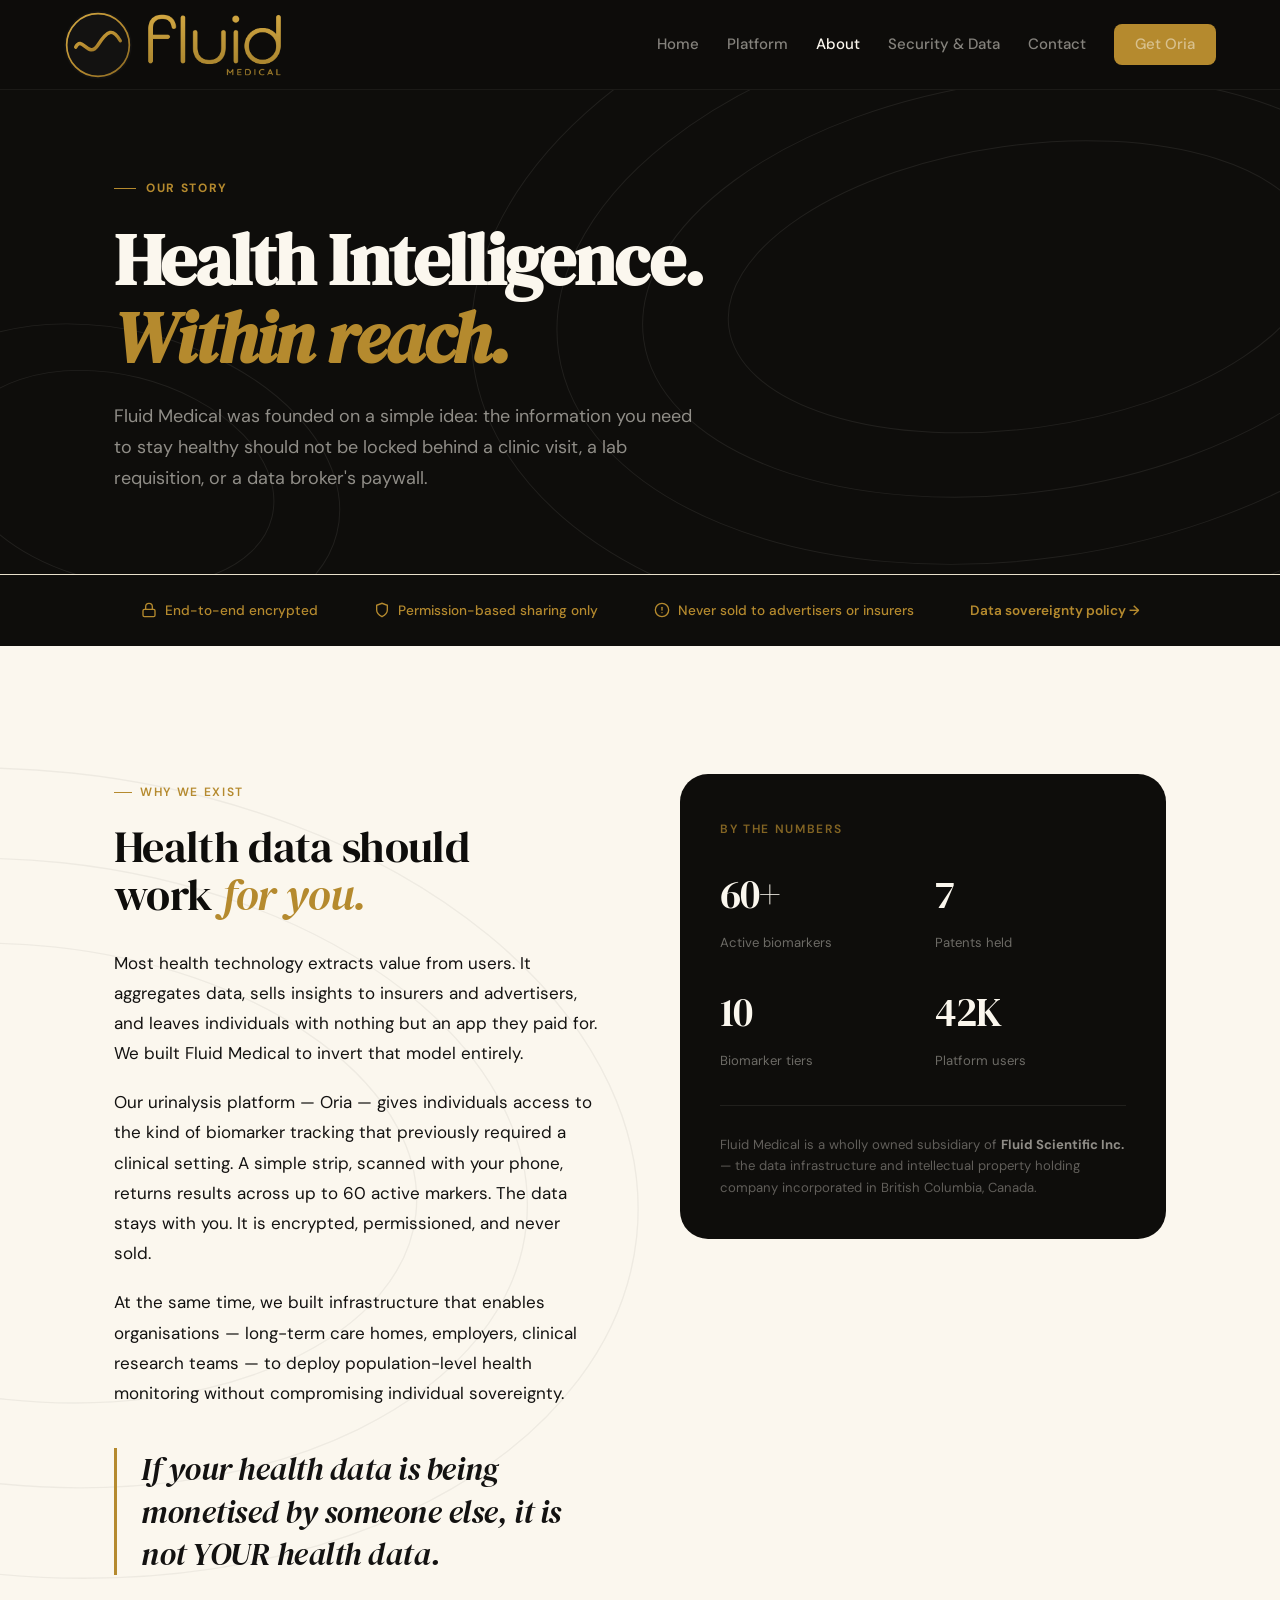
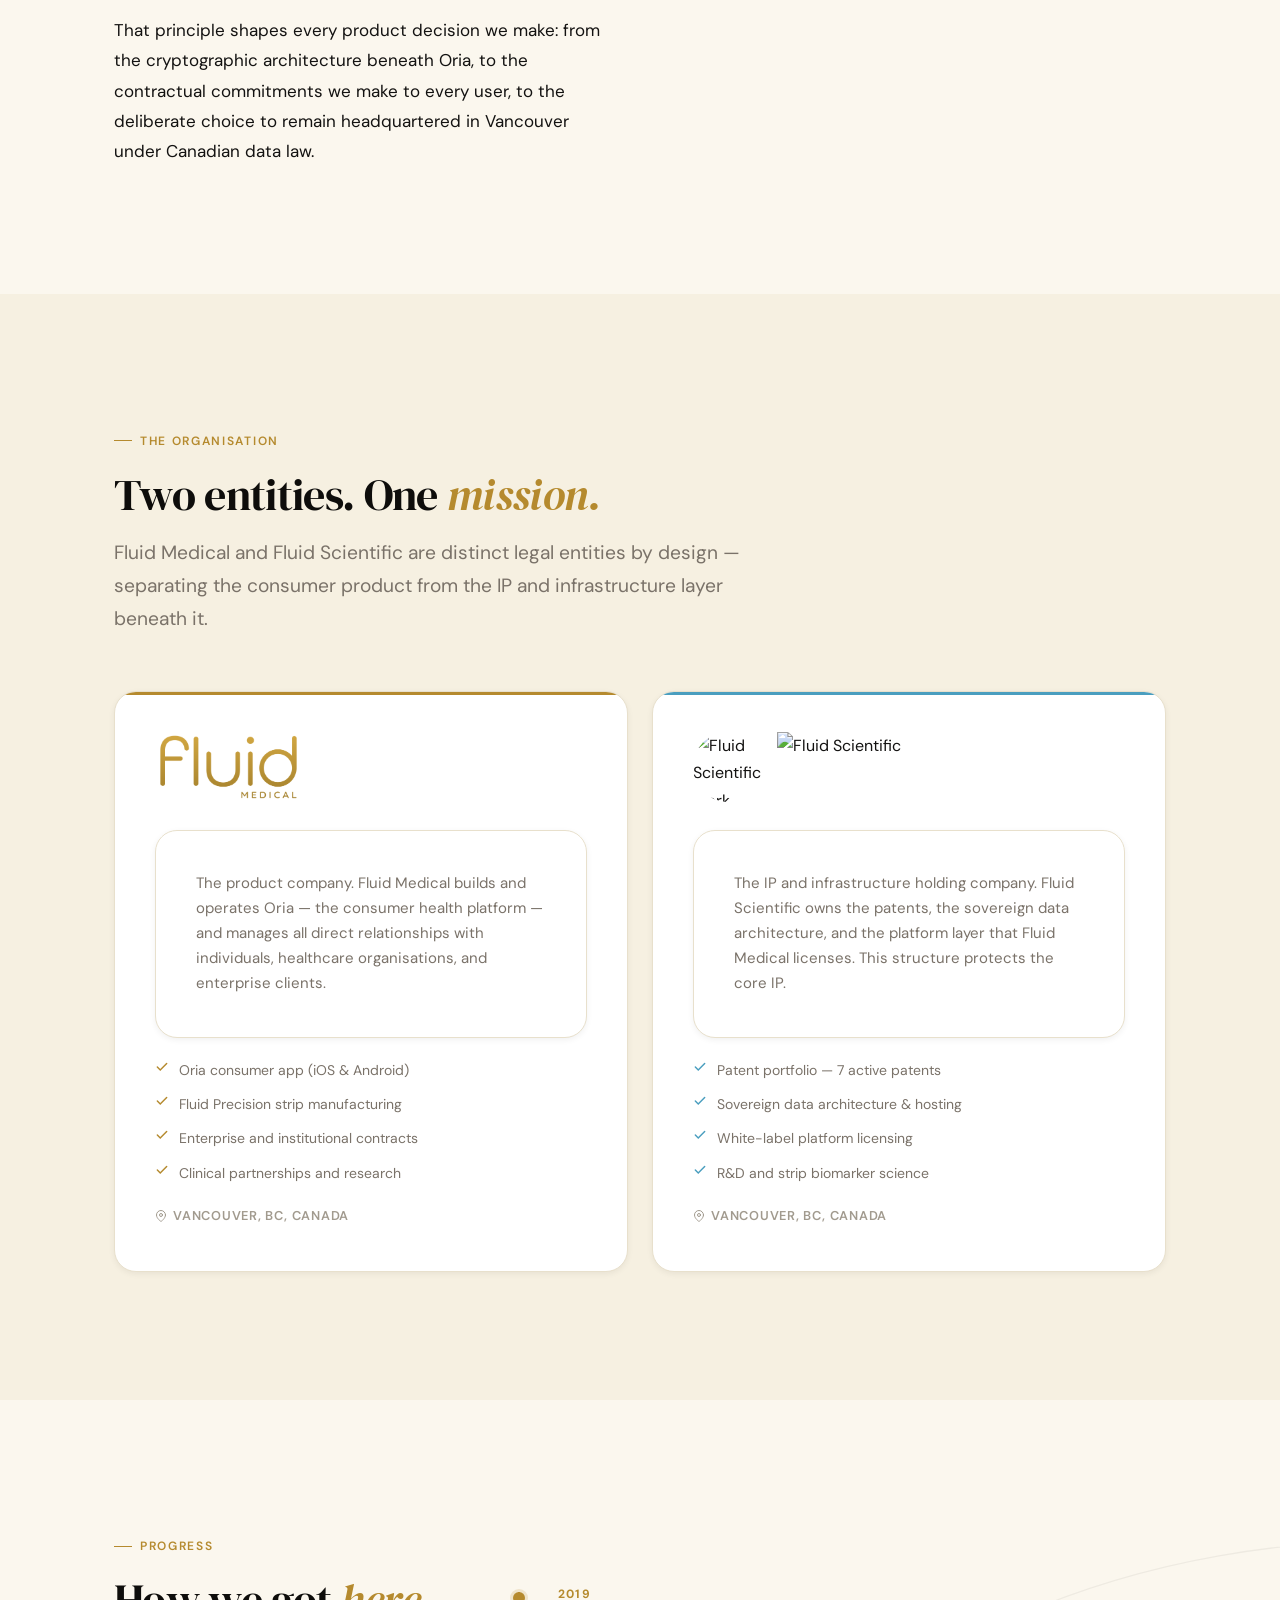
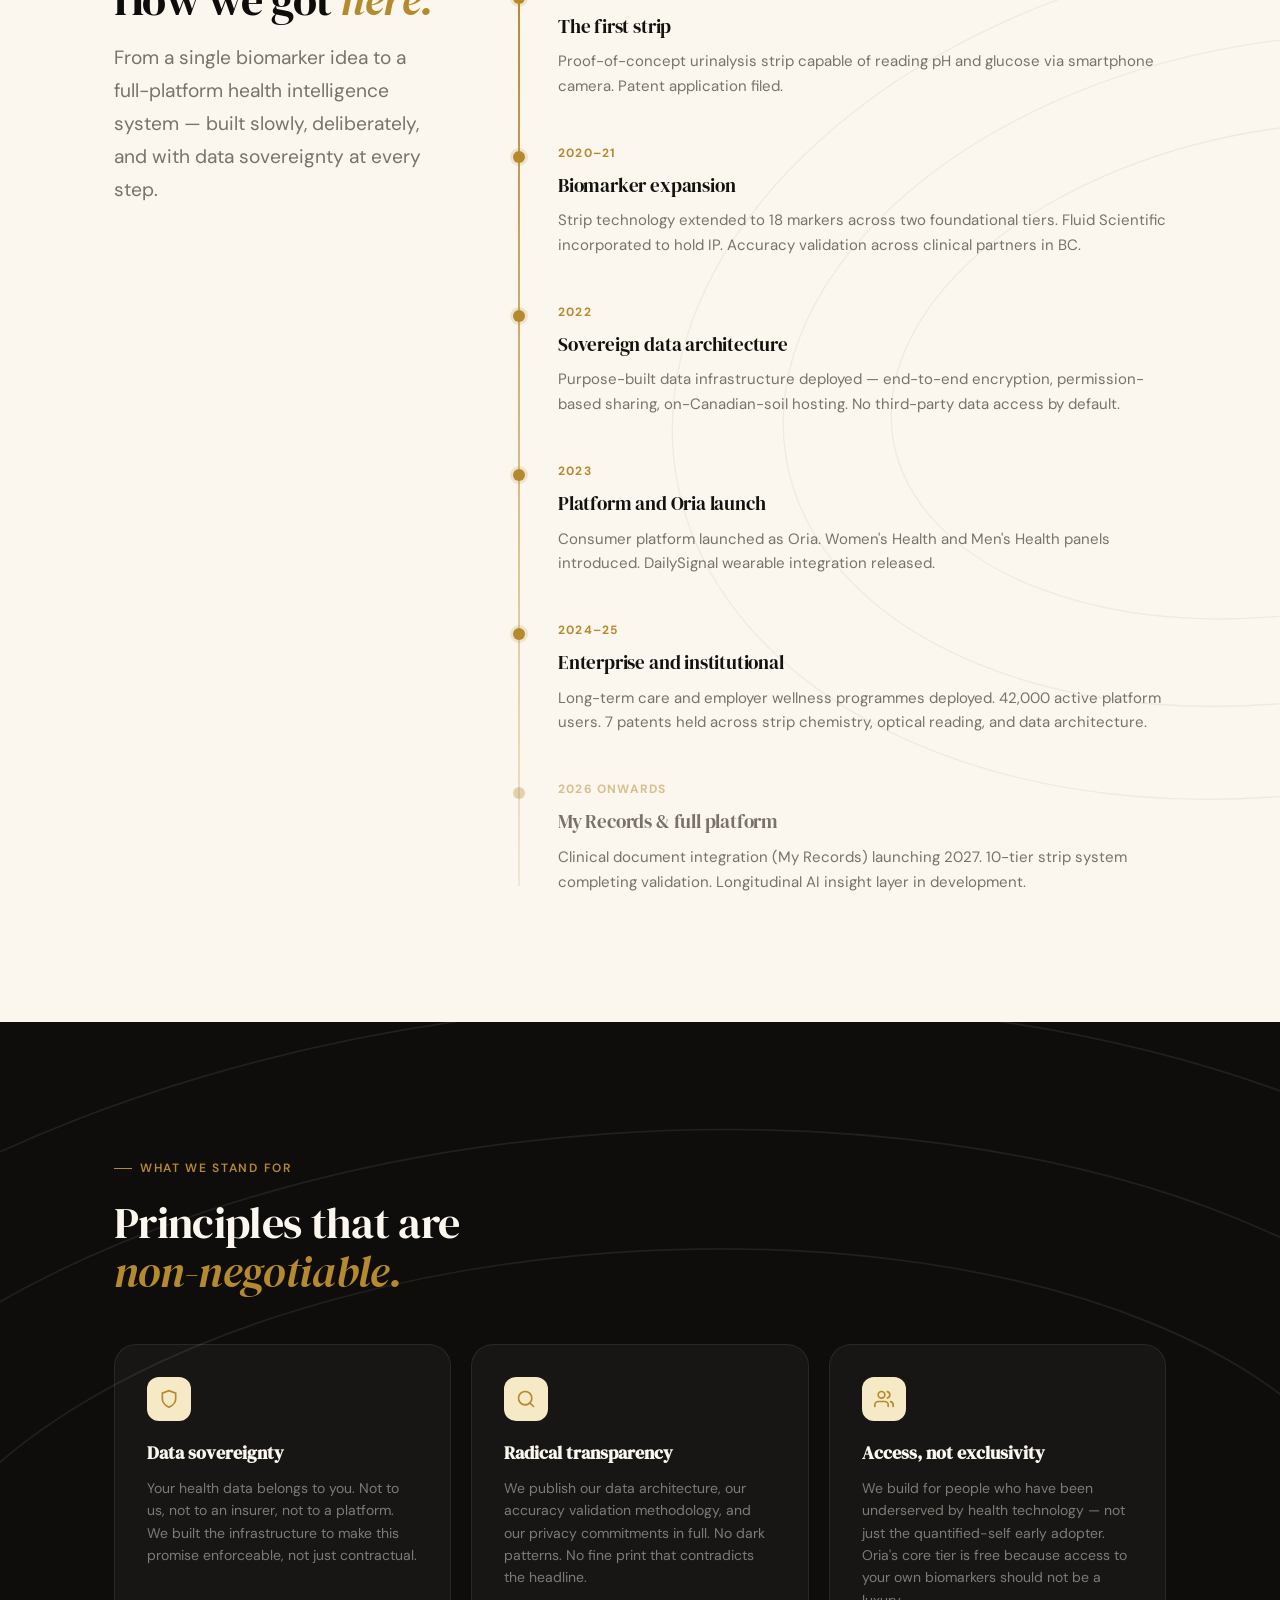
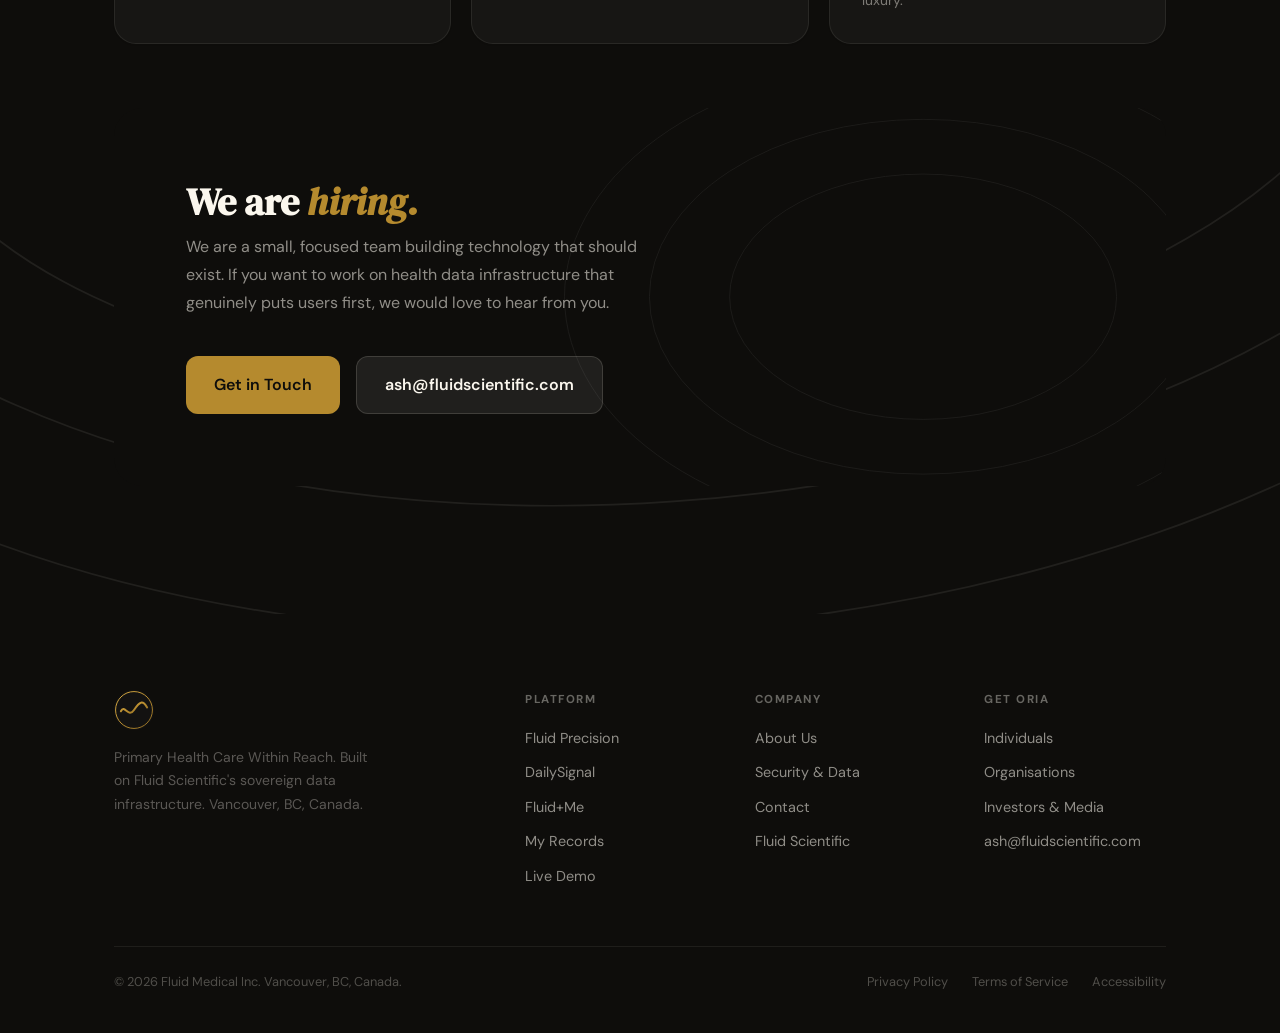
==== commit a084fc7f: "Add files via upload" ====
--- a/fluidmedical-about.html
+++ b/fluidmedical-about.html
@@ -96,11 +96,11 @@
 .team-cta-btns{display:flex;gap:1rem;flex-wrap:wrap;flex-shrink:0}
 
 /* PRIVACY STRIP */
-.privacy-strip{background:var(--fm-cream-200);border-top:1px solid var(--fm-border)}
+.privacy-strip{background:var(--fm-ink-900);border-top:1px solid var(--fm-border)}
 .privacy-inner{display:flex;align-items:center;justify-content:center;flex-wrap:wrap;gap:2rem 3.5rem;padding:1.5rem 0}
-.privacy-item{display:flex;align-items:center;gap:.5rem;font-size:.85rem;font-weight:500;color:var(--fm-fg-muted)}
+.privacy-item{display:flex;align-items:center;gap:.5rem;font-size:.85rem;font-weight:500;color:var(--fm-brand)}
 .privacy-icon{color:var(--fm-brand);flex-shrink:0}
-.privacy-link{color:var(--fm-brand);font-weight:600;font-size:.85rem}
+.privacy-link{color:var(--fmam-100);font-weight:600;font-size:.85rem}
 
 /* FOOTER */
 footer{background:var(--fm-ink-900);padding:clamp(3rem,6vw,5rem) 0 2.5rem}
@@ -163,6 +163,18 @@
     </div>
   </div>
 </section>
+
+<!-- PRIVACY STRIP -->
+<div class="privacy-strip">
+  <div class="container">
+    <div class="privacy-inner">
+      <div class="privacy-item"><svg class="privacy-icon" width="16" height="16" viewBox="0 0 24 24" fill="none" stroke="currentColor" stroke-width="2" stroke-linecap="round"><rect x="3" y="11" width="18" height="11" rx="2"/><path d="M7 11V7a5 5 0 0110 0v4"/></svg><span>End-to-end encrypted</span></div>
+      <div class="privacy-item"><svg class="privacy-icon" width="16" height="16" viewBox="0 0 24 24" fill="none" stroke="currentColor" stroke-width="2" stroke-linecap="round"><path d="M12 22s8-4 8-10V5l-8-3-8 3v7c0 6 8 10 8 10z"/></svg><span>Permission-based sharing only</span></div>
+      <div class="privacy-item"><svg class="privacy-icon" width="16" height="16" viewBox="0 0 24 24" fill="none" stroke="currentColor" stroke-width="2" stroke-linecap="round"><circle cx="12" cy="12" r="10"/><line x1="12" y1="8" x2="12" y2="12"/><line x1="12" y1="16" x2="12.01" y2="16"/></svg><span>Never sold to advertisers or insurers</span></div>
+      <div class="privacy-item"><a href="fluidmedical-security.html" class="privacy-link">Data sovereignty policy →</a></div>
+    </div>
+  </div>
+</div>
 
 <!-- MISSION SECTION -->
 <section class="section-pad" style="position:relative;overflow:hidden">
@@ -229,14 +241,8 @@
     </div>
     <div class="entity-cards">
       <div class="entity-card ec-fluid-medical">
-        <div style="display:flex;align-items:center;gap:12px;margin-bottom:1.5rem">
-          <div style="width:40px;height:40px;flex-shrink:0">
-            <svg xmlns="http://www.w3.org/2000/svg" viewBox="0 0 64 64"><defs><linearGradient id="fm2" x1="0" y1="0" x2="1" y2="1"><stop offset="0%" stop-color="#D4A943"/><stop offset="55%" stop-color="#B58A2E"/><stop offset="100%" stop-color="#8A6822"/></linearGradient></defs><circle cx="32" cy="32" r="32" fill="#131211"/><circle cx="32" cy="32" r="29.5" fill="none" stroke="url(#fm2)" stroke-width="1.6"/><path d="M11 34 C 17 22, 23 46, 32 32 S 46 16, 53 28" fill="none" stroke="url(#fm2)" stroke-width="3.2" stroke-linecap="round"/></svg>
-          </div>
-          <div>
-            <div style="font-family:var(--fm-font-display);font-size:1.2rem;letter-spacing:-.01em">Fluid Medical Inc.</div>
-            <div style="font-size:.8rem;color:var(--fm-fg-muted);margin-top:.1rem">Consumer health platform</div>
-          </div>
+        <div style="margin-bottom:1.75rem">
+          <img src="assets/wordmarks/fluid-medical-wordmark-brass.png" alt="Fluid Medical" style="height:70px;width:auto;display:block">
         </div>
         <p class="entity-card p">The product company. Fluid Medical builds and operates Oria — the consumer health platform — and manages all direct relationships with individuals, healthcare organisations, and enterprise clients.</p>
         <ul style="margin-top:1.25rem;display:flex;flex-direction:column;gap:.65rem">
@@ -252,16 +258,11 @@
       </div>
 
       <div class="entity-card ec-fluid-sci">
-        <div style="display:flex;align-items:center;gap:12px;margin-bottom:1.5rem">
-          <div style="width:40px;height:40px;border-radius:10px;background:rgba(74,158,191,.12);display:flex;align-items:center;justify-content:center;flex-shrink:0">
-            <svg width="22" height="22" viewBox="0 0 24 24" fill="none" stroke="#4A9EBF" stroke-width="2" stroke-linecap="round"><path d="M9 3H5a2 2 0 00-2 2v4m6-6h10a2 2 0 012 2v4M9 3v18m0 0h10a2 2 0 002-2V9M9 21H5a2 2 0 01-2-2V9m0 0h18"/></svg>
-          </div>
-          <div>
-            <div style="font-family:var(--fm-font-display);font-size:1.2rem;letter-spacing:-.01em">Fluid Scientific Inc.</div>
-            <div style="font-size:.8rem;color:var(--fm-fg-muted);margin-top:.1rem">IP &amp; data infrastructure</div>
-          </div>
-        </div>
-        <p style="font-size:.9375rem;color:var(--fm-fg-muted);line-height:1.68">The IP and infrastructure holding company. Fluid Scientific owns the patents, the sovereign data architecture, and the platform layer that Fluid Medical licenses. This structure protects the core IP and enables white-label licensing to third parties.</p>
+        <div style="display:flex;align-items:center;gap:14px;margin-bottom:1.75rem">
+          <img src="assets/wordmarks/2026%20Logo%20Black-White.png" alt="Fluid Scientific mark" style="width:70px;height:70px;flex-shrink:0;border-radius:50%">
+          <img src="assets/wordmarks/FLUID%20SCIENTIFIC_WORDMARK-Black.svg" alt="Fluid Scientific" style="height:70px;width:auto;display:block">
+        </div>
+         <p class="entity-card p">The IP and infrastructure holding company. Fluid Scientific owns the patents, the sovereign data architecture, and the platform layer that Fluid Medical licenses. This structure protects the core IP.</p>
         <ul style="margin-top:1.25rem;display:flex;flex-direction:column;gap:.65rem">
           <li style="display:flex;align-items:flex-start;gap:.6rem;font-size:.875rem;color:var(--fm-fg-muted)"><svg style="flex-shrink:0;margin-top:2px;color:#4A9EBF" width="14" height="14" viewBox="0 0 24 24" fill="none" stroke="currentColor" stroke-width="2.5" stroke-linecap="round"><polyline points="20 6 9 17 4 12"/></svg>Patent portfolio — 7 active patents</li>
           <li style="display:flex;align-items:flex-start;gap:.6rem;font-size:.875rem;color:var(--fm-fg-muted)"><svg style="flex-shrink:0;margin-top:2px;color:#4A9EBF" width="14" height="14" viewBox="0 0 24 24" fill="none" stroke="currentColor" stroke-width="2.5" stroke-linecap="round"><polyline points="20 6 9 17 4 12"/></svg>Sovereign data architecture &amp; hosting</li>
@@ -312,7 +313,7 @@
           <div class="tl-dot"></div>
           <div class="tl-year">2023</div>
           <div class="tl-title">Platform and Oria launch</div>
-          <div class="tl-desc">Consumer platform launched as Oria. Women's Health and Men's Health panels introduced. DailySignal wearable integration released. 10,000 early users onboarded.</div>
+          <div class="tl-desc">Consumer platform launched as Oria. Women's Health and Men's Health panels introduced. DailySignal wearable integration released.</div>
         </div>
         <div class="tl-item">
           <div class="tl-dot"></div>
@@ -372,18 +373,6 @@
     </div>
   </div>
 </section>
-
-<!-- PRIVACY STRIP -->
-<div class="privacy-strip">
-  <div class="container">
-    <div class="privacy-inner">
-      <div class="privacy-item"><svg class="privacy-icon" width="16" height="16" viewBox="0 0 24 24" fill="none" stroke="currentColor" stroke-width="2" stroke-linecap="round"><rect x="3" y="11" width="18" height="11" rx="2"/><path d="M7 11V7a5 5 0 0110 0v4"/></svg><span>End-to-end encrypted</span></div>
-      <div class="privacy-item"><svg class="privacy-icon" width="16" height="16" viewBox="0 0 24 24" fill="none" stroke="currentColor" stroke-width="2" stroke-linecap="round"><path d="M12 22s8-4 8-10V5l-8-3-8 3v7c0 6 8 10 8 10z"/></svg><span>Permission-based sharing only</span></div>
-      <div class="privacy-item"><svg class="privacy-icon" width="16" height="16" viewBox="0 0 24 24" fill="none" stroke="currentColor" stroke-width="2" stroke-linecap="round"><circle cx="12" cy="12" r="10"/><line x1="12" y1="8" x2="12" y2="12"/><line x1="12" y1="16" x2="12.01" y2="16"/></svg><span>Never sold to advertisers or insurers</span></div>
-      <div class="privacy-item"><a href="fluidmedical-security.html" class="privacy-link">Data sovereignty policy →</a></div>
-    </div>
-  </div>
-</div>
 
 <!-- FOOTER -->
 <footer>
--- a/colors_and_type.css
+++ b/colors_and_type.css
@@ -0,0 +1,104 @@
+/* Fluid Medical Design System - Tokens */
+@import url('https://fonts.googleapis.com/css2?family=DM+Serif+Display:ital@0;1&family=DM+Sans:opsz,wght@9..40,300;9..40,400;9..40,500;9..40,600;9..40,700&display=swap');
+:root {
+  --fm-ink-900: #0E0D0B;
+  --fm-ink-800: #131211;
+  --fm-ink-700: #2A2620;
+  --fm-ink-600: #3D372E;
+  --fm-ink-500: #5C544A;
+  --fm-ink-400: #7A7269;
+  --fm-ink-300: #A19A8E;
+  --fm-ink-200: #D6CFC1;
+  --fm-ink-100: #E8E0CC;
+  --fm-ink-050: #F2EDDF;
+  --fm-brass-900: #6B4F18;
+  --fm-brass-800: #8A6822;
+  --fm-brass-700: #A07D2A;
+  --fm-brass-600: #B58A2E;
+  --fm-brass-500: #C99B3A;
+  --fm-brass-400: #D4A943;
+  --fm-brass-300: #E2BE69;
+  --fm-brass-200: #EFD89C;
+  --fm-brass-100: #F6E9C6;
+  --fm-brass-050: #FBF4DF;
+  --fm-cream-100: #FBF7EE;
+  --fm-cream-200: #F6F0E1;
+  --fm-cream-300: #EFE7D2;
+  --fm-paper: #FFFFFF;
+  --fm-sage-700: #3F5E50;
+  --fm-sage-600: #527466;
+  --fm-sage-500: #6E8B7E;
+  --fm-sage-100: #DCE5DE;
+  --fm-coral-700: #9E3A1F;
+  --fm-coral-600: #C95A3A;
+  --fm-coral-100: #F2D8CC;
+  --fm-success: #4F7A4F;
+  --fm-success-bg: #DFE9DA;
+  --fm-warn: #C28E32;
+  --fm-warn-bg: #F6E5C2;
+  --fm-danger: #B33A2E;
+  --fm-danger-bg: #F2D2CC;
+  --fm-info: #3A6677;
+  --fm-info-bg: #D6E2E7;
+  --fm-bg: var(--fm-cream-100);
+  --fm-bg-alt: var(--fm-cream-200);
+  --fm-bg-deep: var(--fm-cream-300);
+  --fm-bg-inverse: var(--fm-ink-900);
+  --fm-surface: var(--fm-paper);
+  --fm-surface-alt: var(--fm-cream-200);
+  --fm-surface-inverse: var(--fm-ink-800);
+  --fm-fg: var(--fm-ink-800);
+  --fm-fg-strong: var(--fm-ink-900);
+  --fm-fg-muted: var(--fm-ink-400);
+  --fm-fg-faint: var(--fm-ink-300);
+  --fm-fg-on-dark: var(--fm-cream-100);
+  --fm-fg-on-brass: var(--fm-ink-900);
+  --fm-brand: var(--fm-brass-600);
+  --fm-brand-hover: var(--fm-brass-400);
+  --fm-brand-active: var(--fm-brass-700);
+  --fm-brand-tint: var(--fm-brass-100);
+  --fm-border: var(--fm-ink-100);
+  --fm-border-strong: var(--fm-ink-200);
+  --fm-border-on-dark: rgba(251,247,238,0.12);
+  --fm-focus-ring: var(--fm-brass-600);
+  --fm-font-display: 'DM Serif Display', 'Georgia', serif;
+  --fm-font-sans: 'DM Sans', system-ui, -apple-system, sans-serif;
+  --fm-font-mono: 'JetBrains Mono', ui-monospace, monospace;
+  --fm-text-2xs: 11px; --fm-text-xs: 12px; --fm-text-sm: 14px; --fm-text-base: 16px;
+  --fm-text-lg: 18px; --fm-text-xl: 22px; --fm-text-2xl: 28px; --fm-text-3xl: 36px;
+  --fm-text-4xl: 48px; --fm-text-5xl: 64px; --fm-text-6xl: 84px;
+  --fm-leading-tight: 1.1; --fm-leading-snug: 1.25; --fm-leading-normal: 1.55; --fm-leading-relaxed: 1.72;
+  --fm-track-tighter: -0.025em; --fm-track-tight: -0.015em; --fm-track-normal: 0; --fm-track-wide: 0.08em; --fm-track-wider: 0.14em;
+  --fm-sp-1: 4px; --fm-sp-2: 8px; --fm-sp-3: 12px; --fm-sp-4: 16px; --fm-sp-5: 24px;
+  --fm-sp-6: 32px; --fm-sp-7: 48px; --fm-sp-8: 64px; --fm-sp-9: 96px; --fm-sp-10: 128px;
+  --fm-r-xs: 4px; --fm-r-sm: 8px; --fm-r-md: 12px; --fm-r-lg: 16px; --fm-r-xl: 22px; --fm-r-2xl: 28px; --fm-r-pill: 999px;
+  --fm-shadow-1: 0 1px 2px rgba(20,18,14,0.05); --fm-shadow-2: 0 2px 6px rgba(20,18,14,0.06);
+  --fm-shadow-3: 0 8px 24px rgba(20,18,14,0.08); --fm-shadow-4: 0 18px 48px rgba(20,18,14,0.12);
+  --fm-shadow-brass: 0 10px 30px rgba(181,138,46,0.25);
+  --fm-shadow-inset: inset 0 1px 0 rgba(255,255,255,0.6);
+  --fm-ease-out: cubic-bezier(0.22,0.61,0.36,1); --fm-ease-in-out: cubic-bezier(0.65,0,0.35,1);
+  --fm-ease-spring: cubic-bezier(0.34,1.56,0.64,1);
+  --fm-dur-fast: 120ms; --fm-dur-base: 220ms; --fm-dur-slow: 420ms;
+  --fm-container: 1180px; --fm-container-narrow: 760px; --fm-nav-h: 72px;
+}
+.fm-display,.fm-h1,.fm-h2,.fm-h3,.fm-h4,.fm-h5{font-family:var(--fm-font-display);font-weight:400;line-height:var(--fm-leading-tight);letter-spacing:var(--fm-track-tight);color:var(--fm-fg-strong);text-wrap:balance}
+.fm-display{font-size:clamp(48px,8vw,96px);letter-spacing:var(--fm-track-tighter);line-height:1.02}
+.fm-h1{font-size:clamp(40px,6vw,64px)}.fm-h2{font-size:clamp(30px,4vw,44px)}.fm-h3{font-size:clamp(22px,2.6vw,30px)}
+.fm-h4{font-size:20px;line-height:1.25}.fm-h5{font-size:17px;line-height:1.3}
+.fm-display em,.fm-h1 em,.fm-h2 em,.fm-h3 em{font-style:italic;color:var(--fm-brand)}
+.fm-body,.fm-p{font-family:var(--fm-font-sans);font-size:var(--fm-text-base);line-height:var(--fm-leading-relaxed);color:var(--fm-fg)}
+.fm-lead{font-family:var(--fm-font-sans);font-size:clamp(17px,1.5vw,20px);line-height:var(--fm-leading-relaxed);color:var(--fm-fg-muted);font-weight:400}
+.fm-small{font-family:var(--fm-font-sans);font-size:var(--fm-text-sm);line-height:var(--fm-leading-normal);color:var(--fm-fg-muted)}
+.fm-caption{font-family:var(--fm-font-sans);font-size:var(--fm-text-xs);line-height:var(--fm-leading-normal);color:var(--fm-fg-muted)}
+.fm-eyebrow{font-family:var(--fm-font-sans);font-size:var(--fm-text-xs);font-weight:600;letter-spacing:var(--fm-track-wider);text-transform:uppercase;color:var(--fm-brand);display:inline-flex;align-items:center;gap:8px}
+.fm-eyebrow::before{content:'';width:18px;height:1px;background:var(--fm-brand)}
+.fm-eyebrow.no-rule::before{display:none}
+.fm-quote{font-family:var(--fm-font-display);font-style:italic;font-size:clamp(24px,3vw,36px);line-height:1.3;color:var(--fm-fg-strong);letter-spacing:var(--fm-track-tight)}
+.fm-mono{font-family:var(--fm-font-mono);font-size:var(--fm-text-sm);letter-spacing:0}
+.fm-typeset h1{font:400 clamp(40px,6vw,64px)/1.1 var(--fm-font-display);letter-spacing:var(--fm-track-tight)}
+.fm-typeset h2{font:400 clamp(30px,4vw,44px)/1.15 var(--fm-font-display);letter-spacing:var(--fm-track-tight)}
+.fm-typeset h3{font:400 22px/1.2 var(--fm-font-display)}.fm-typeset h4{font:600 18px/1.3 var(--fm-font-sans)}
+.fm-typeset p{font:400 16px/1.72 var(--fm-font-sans);margin-bottom:1em}
+.fm-typeset a{color:var(--fm-brand);text-decoration:underline;text-underline-offset:3px;text-decoration-color:var(--fm-brass-200)}
+.fm-typeset a:hover{text-decoration-color:var(--fm-brand)}
+.fm-typeset code{font:500 0.92em/1 var(--fm-font-mono);background:var(--fm-bg-alt);padding:2px 6px;border-radius:4px}
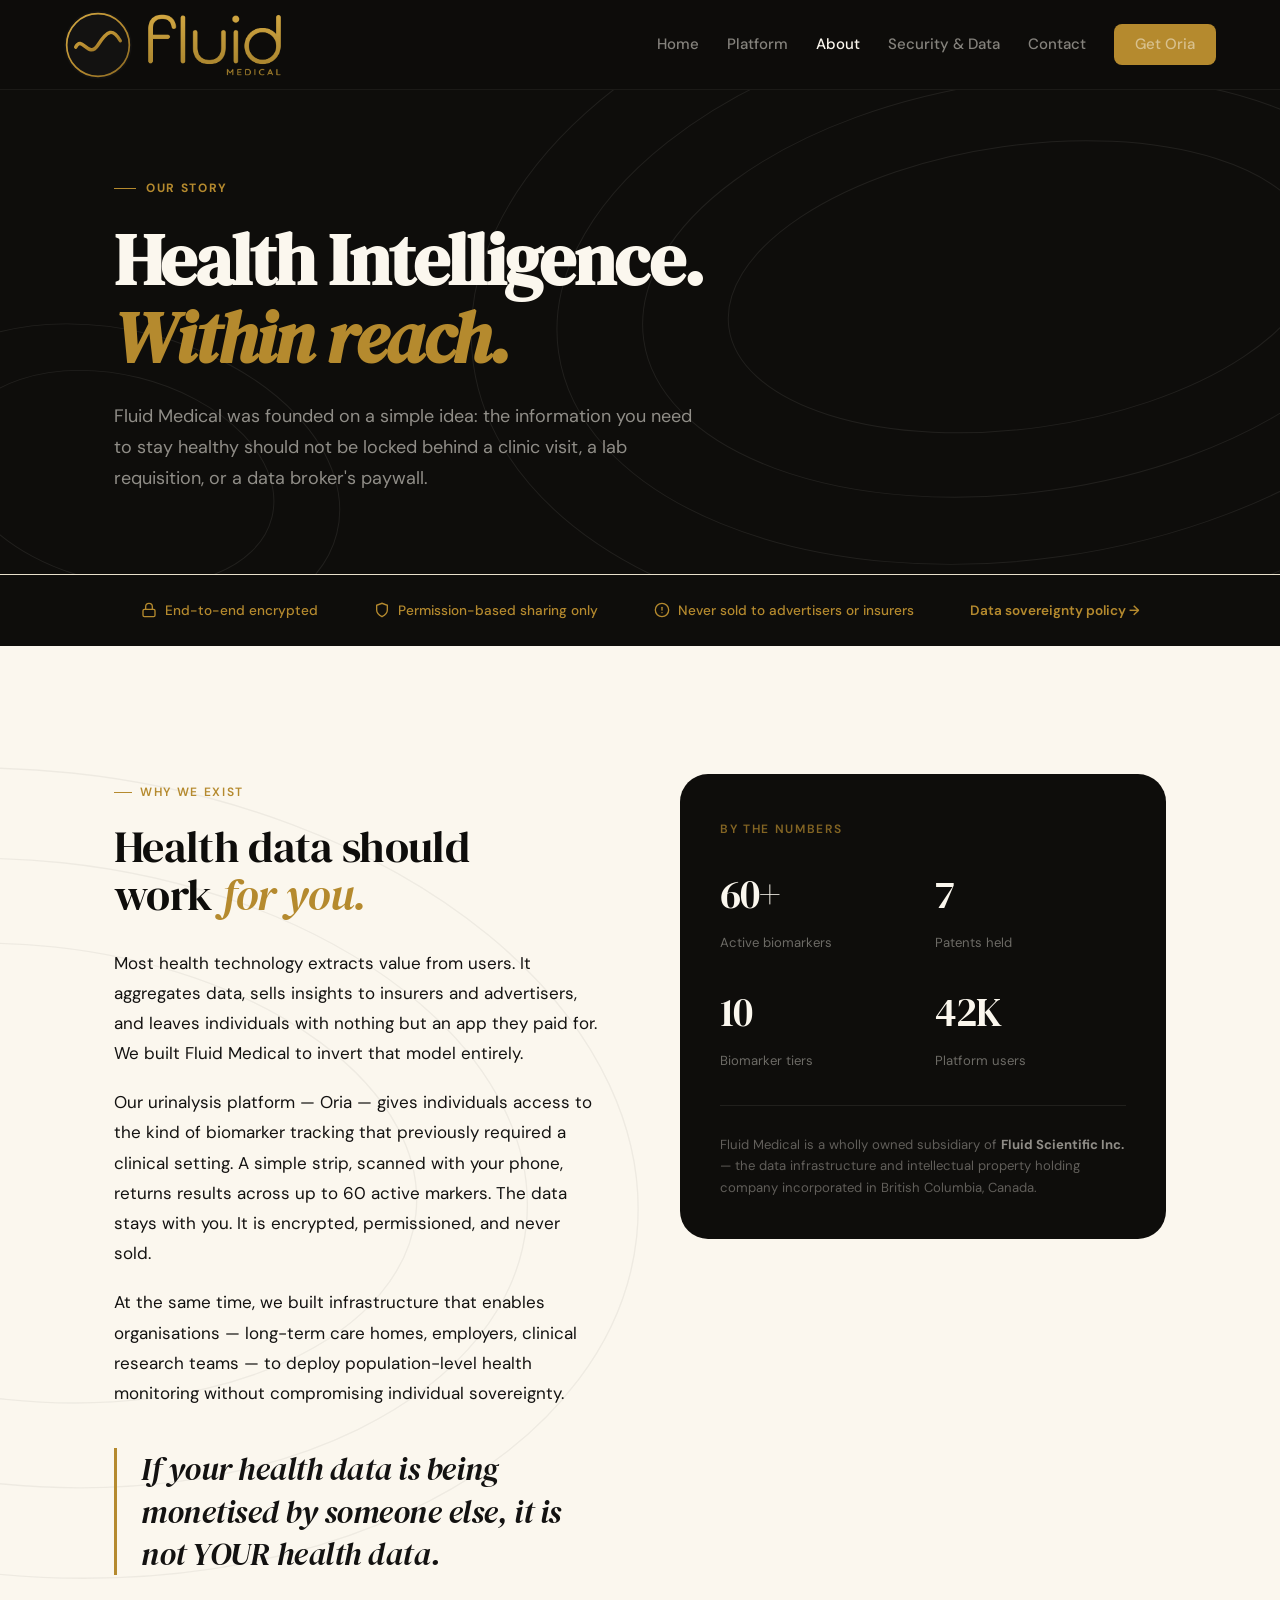
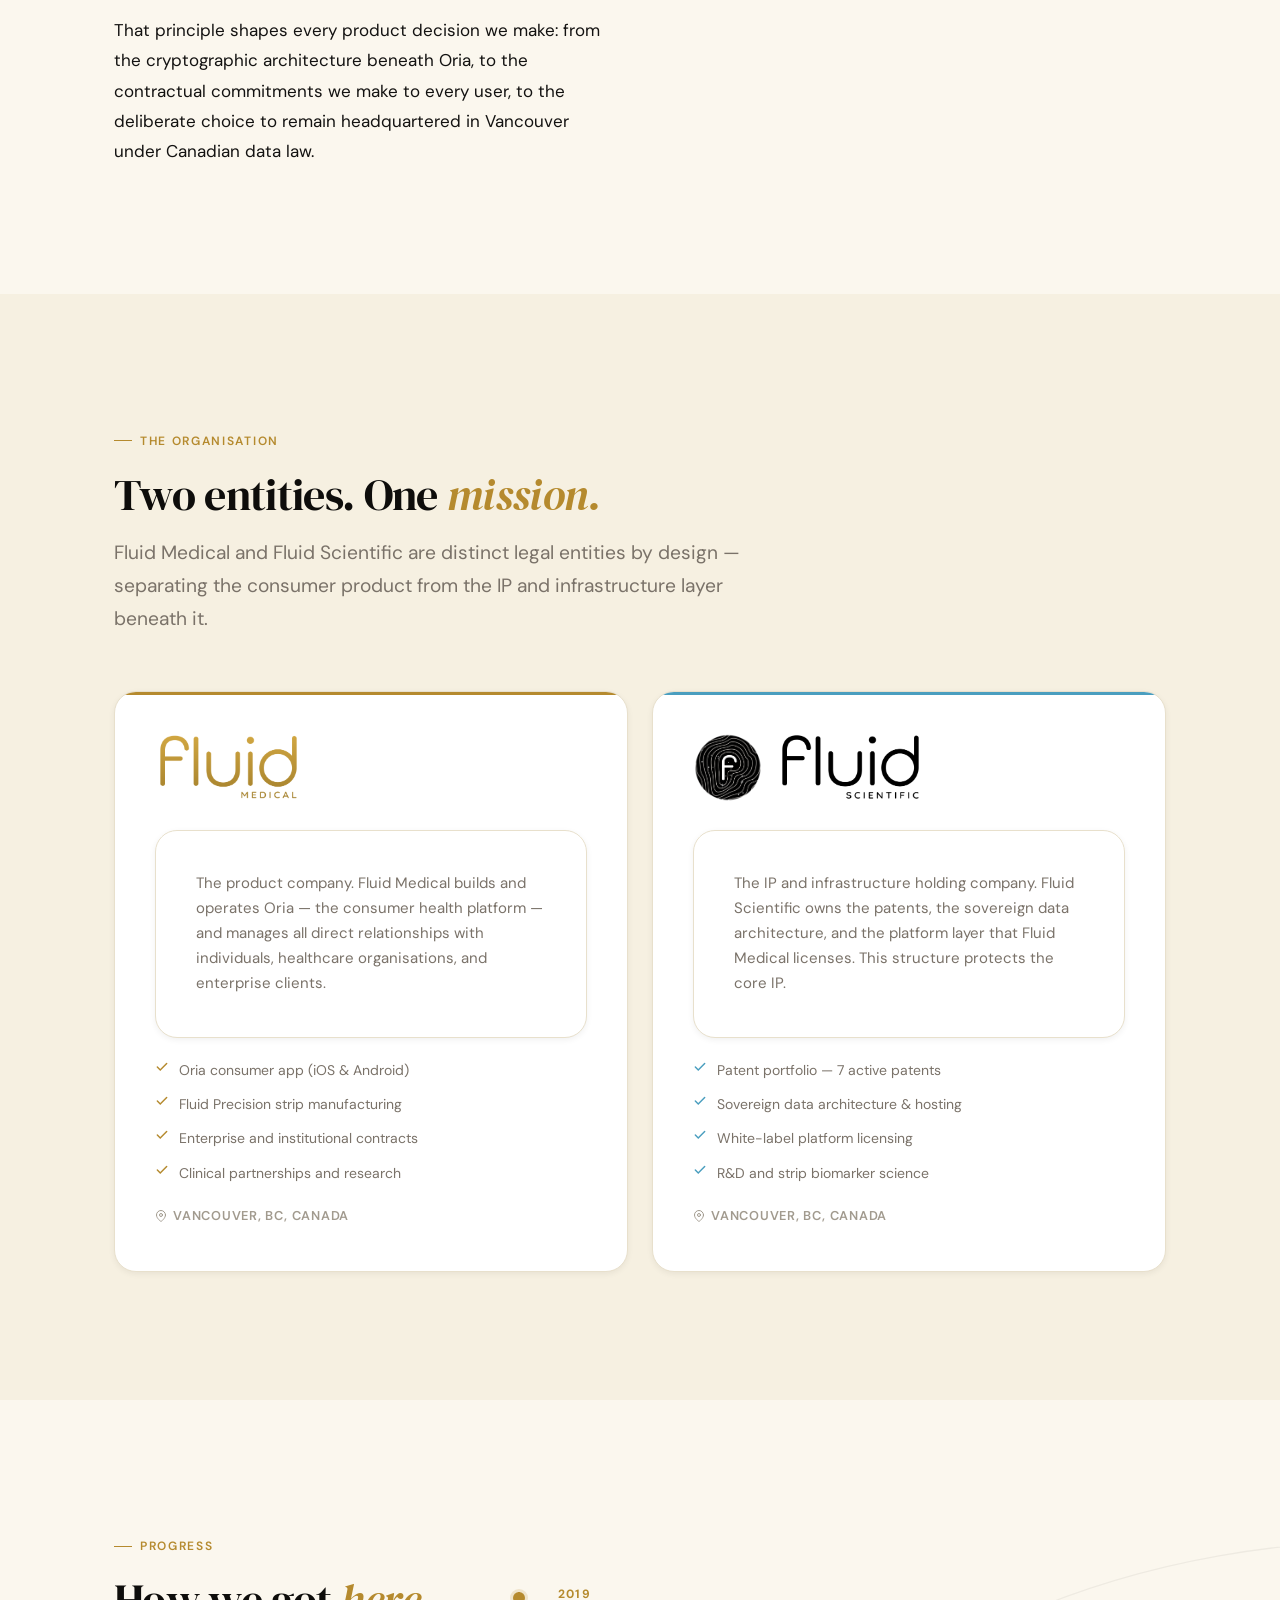
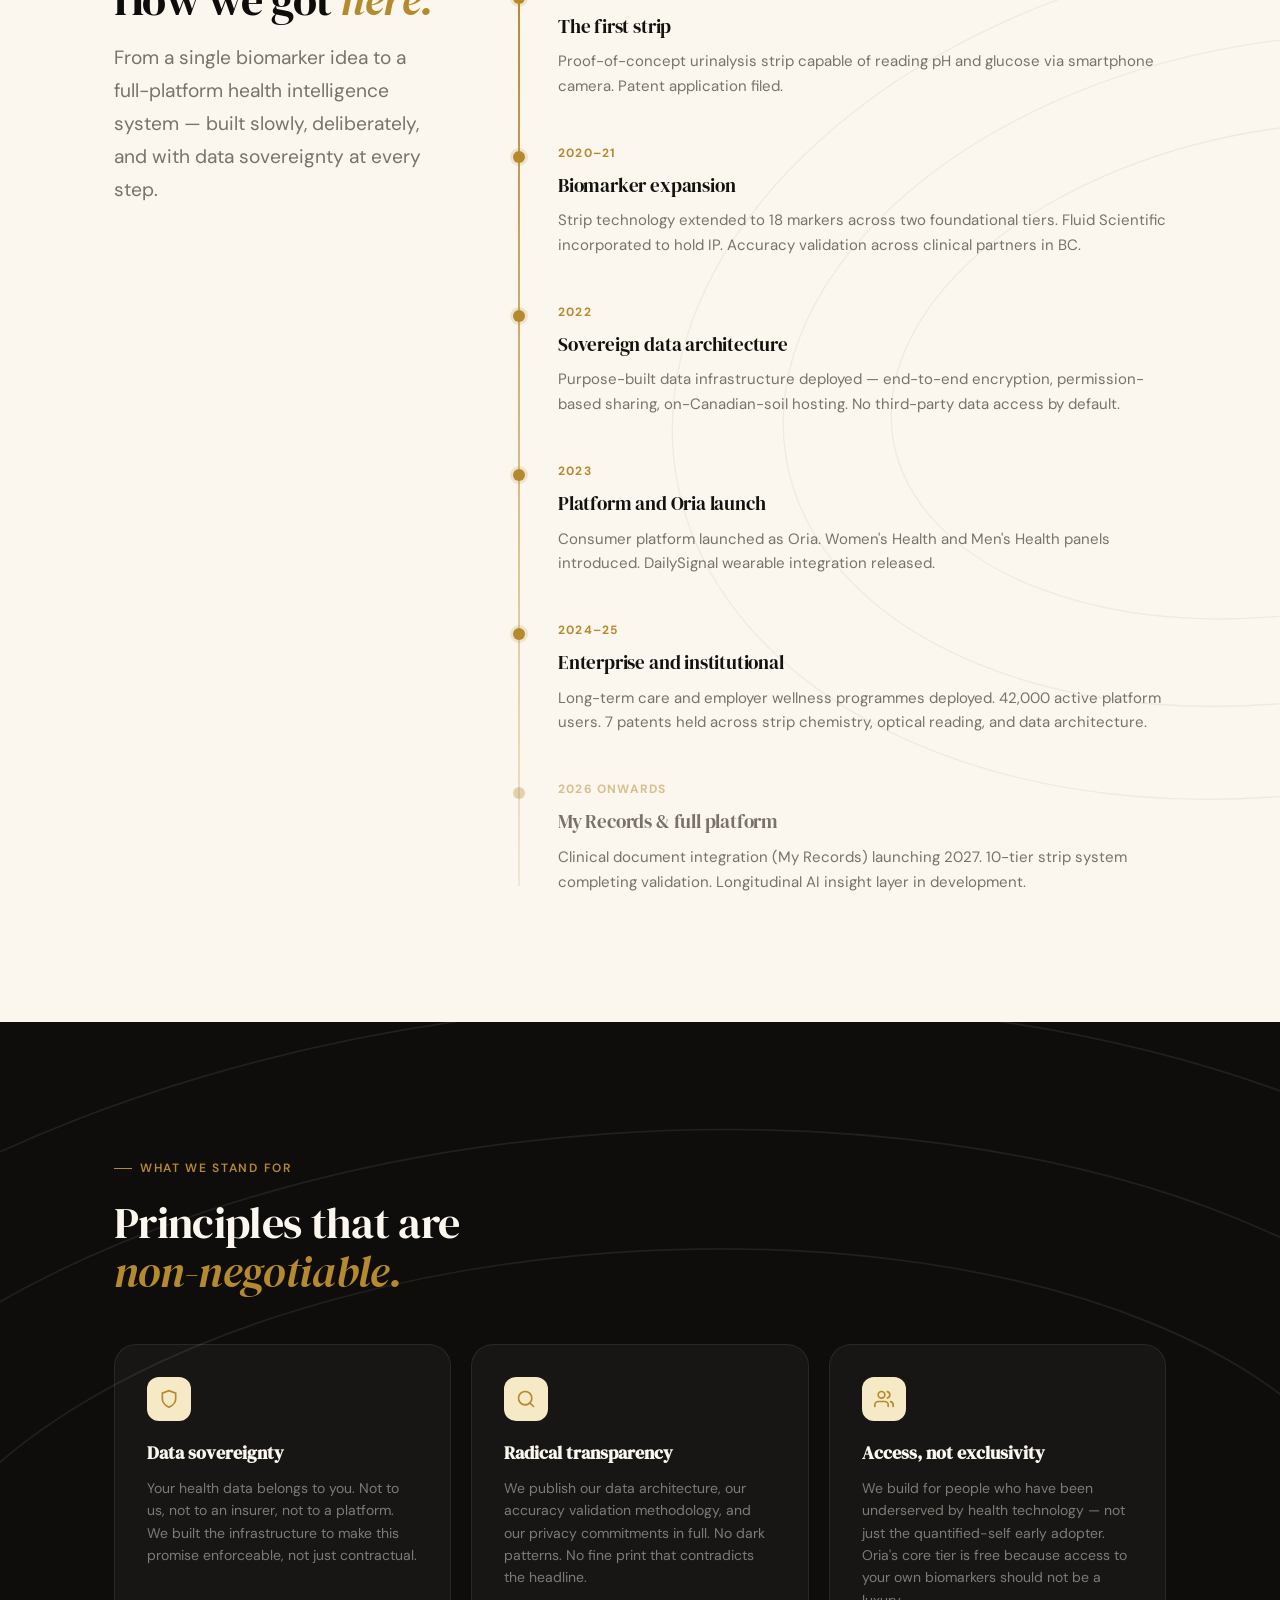
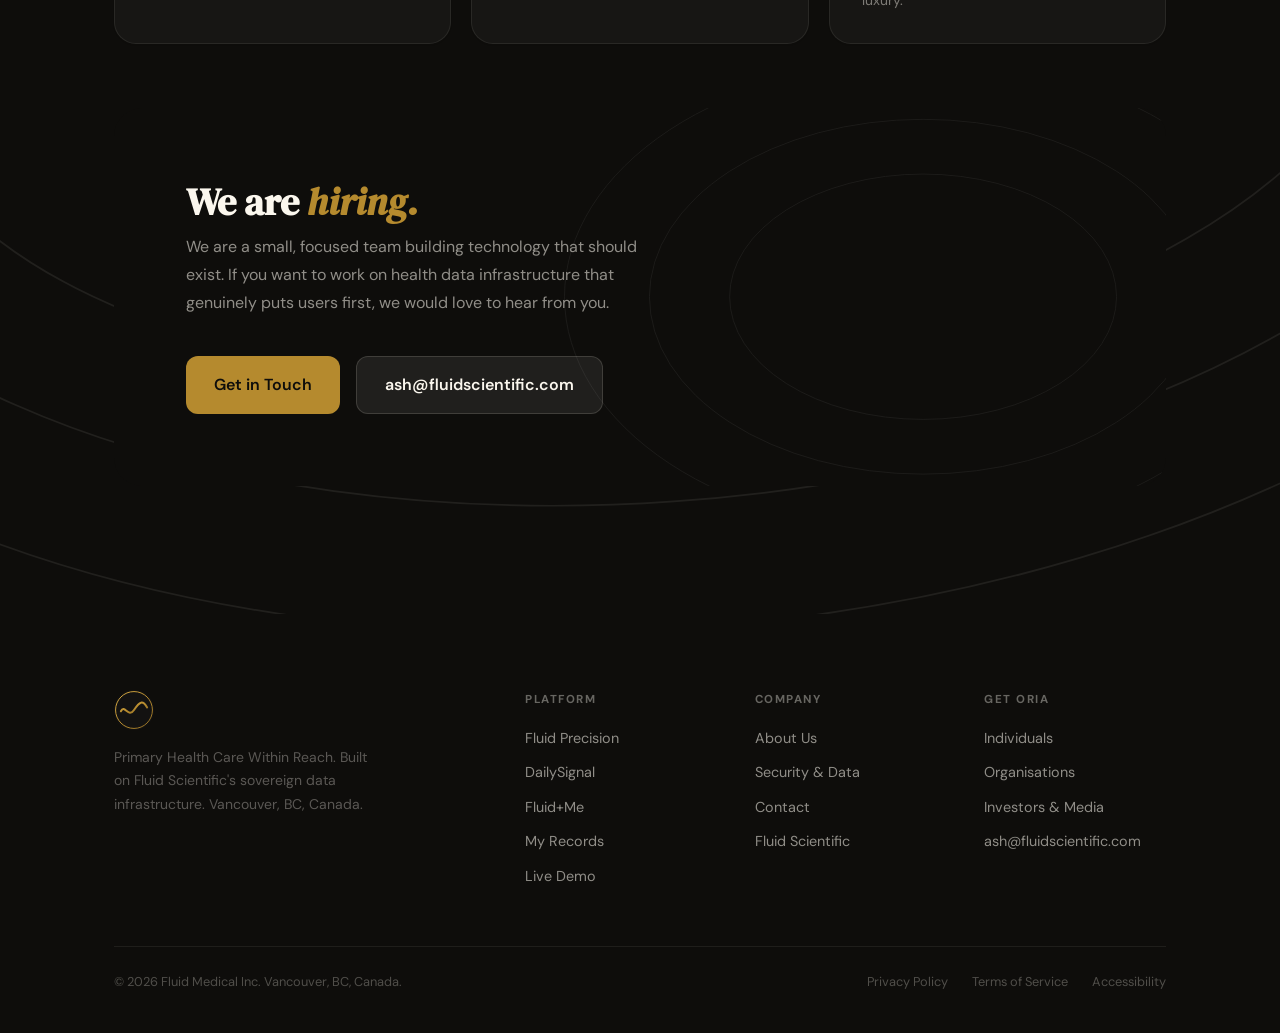
==== commit f0a8e1e7: "Add files via upload" ====
--- a/fluidmedical-about.html
+++ b/fluidmedical-about.html
@@ -259,8 +259,8 @@
 
       <div class="entity-card ec-fluid-sci">
         <div style="display:flex;align-items:center;gap:14px;margin-bottom:1.75rem">
-          <img src="assets/wordmarks/2026%20Logo%20Black-White.png" alt="Fluid Scientific mark" style="width:70px;height:70px;flex-shrink:0;border-radius:50%">
-          <img src="assets/wordmarks/FLUID%20SCIENTIFIC_WORDMARK-Black.svg" alt="Fluid Scientific" style="height:70px;width:auto;display:block">
+          <img src="assets/wordmarks/2026LogoBlackWhite.png" alt="Fluid Scientific mark" style="width:70px;height:70px;flex-shrink:0;border-radius:50%">
+          <img src="assets/wordmarks/FLUIDSCIENTIFICWORDMARKBlack.png" alt="Fluid Scientific" style="height:70px;width:auto;display:block">
         </div>
          <p class="entity-card p">The IP and infrastructure holding company. Fluid Scientific owns the patents, the sovereign data architecture, and the platform layer that Fluid Medical licenses. This structure protects the core IP.</p>
         <ul style="margin-top:1.25rem;display:flex;flex-direction:column;gap:.65rem">
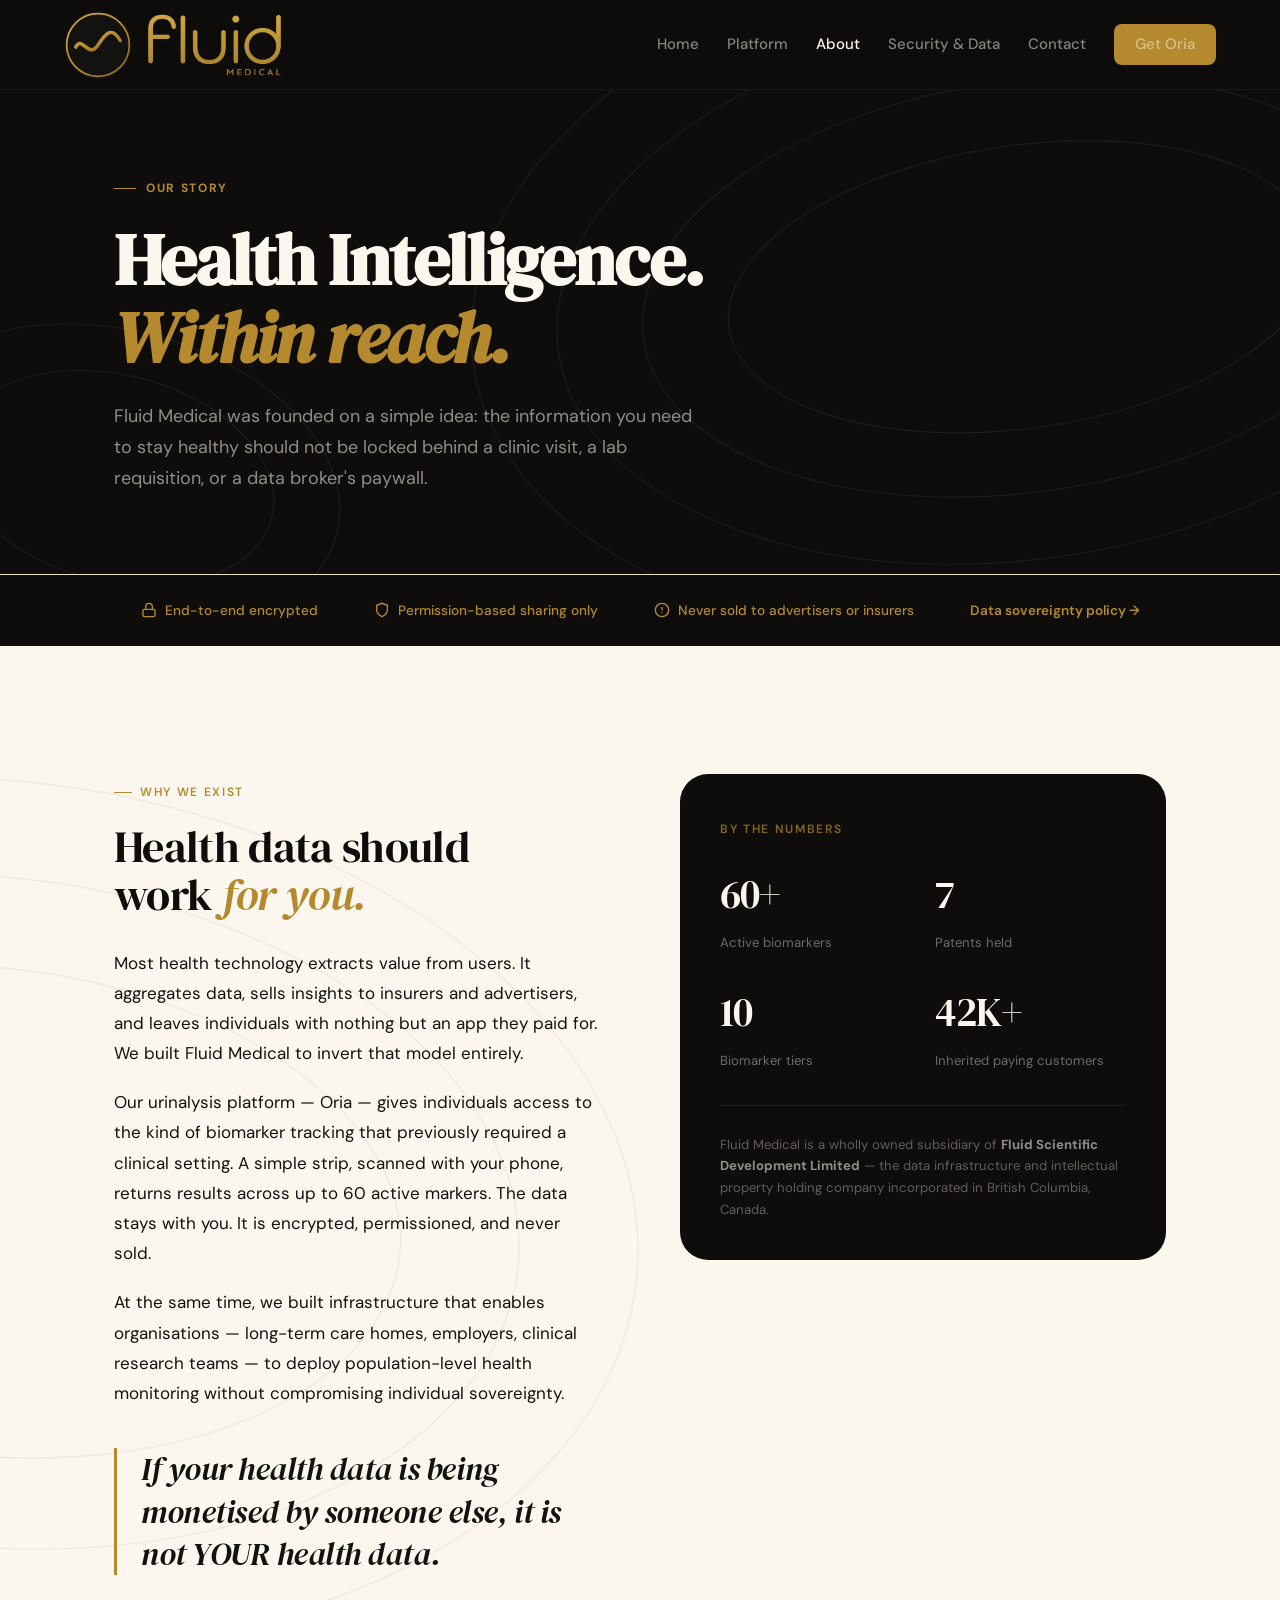
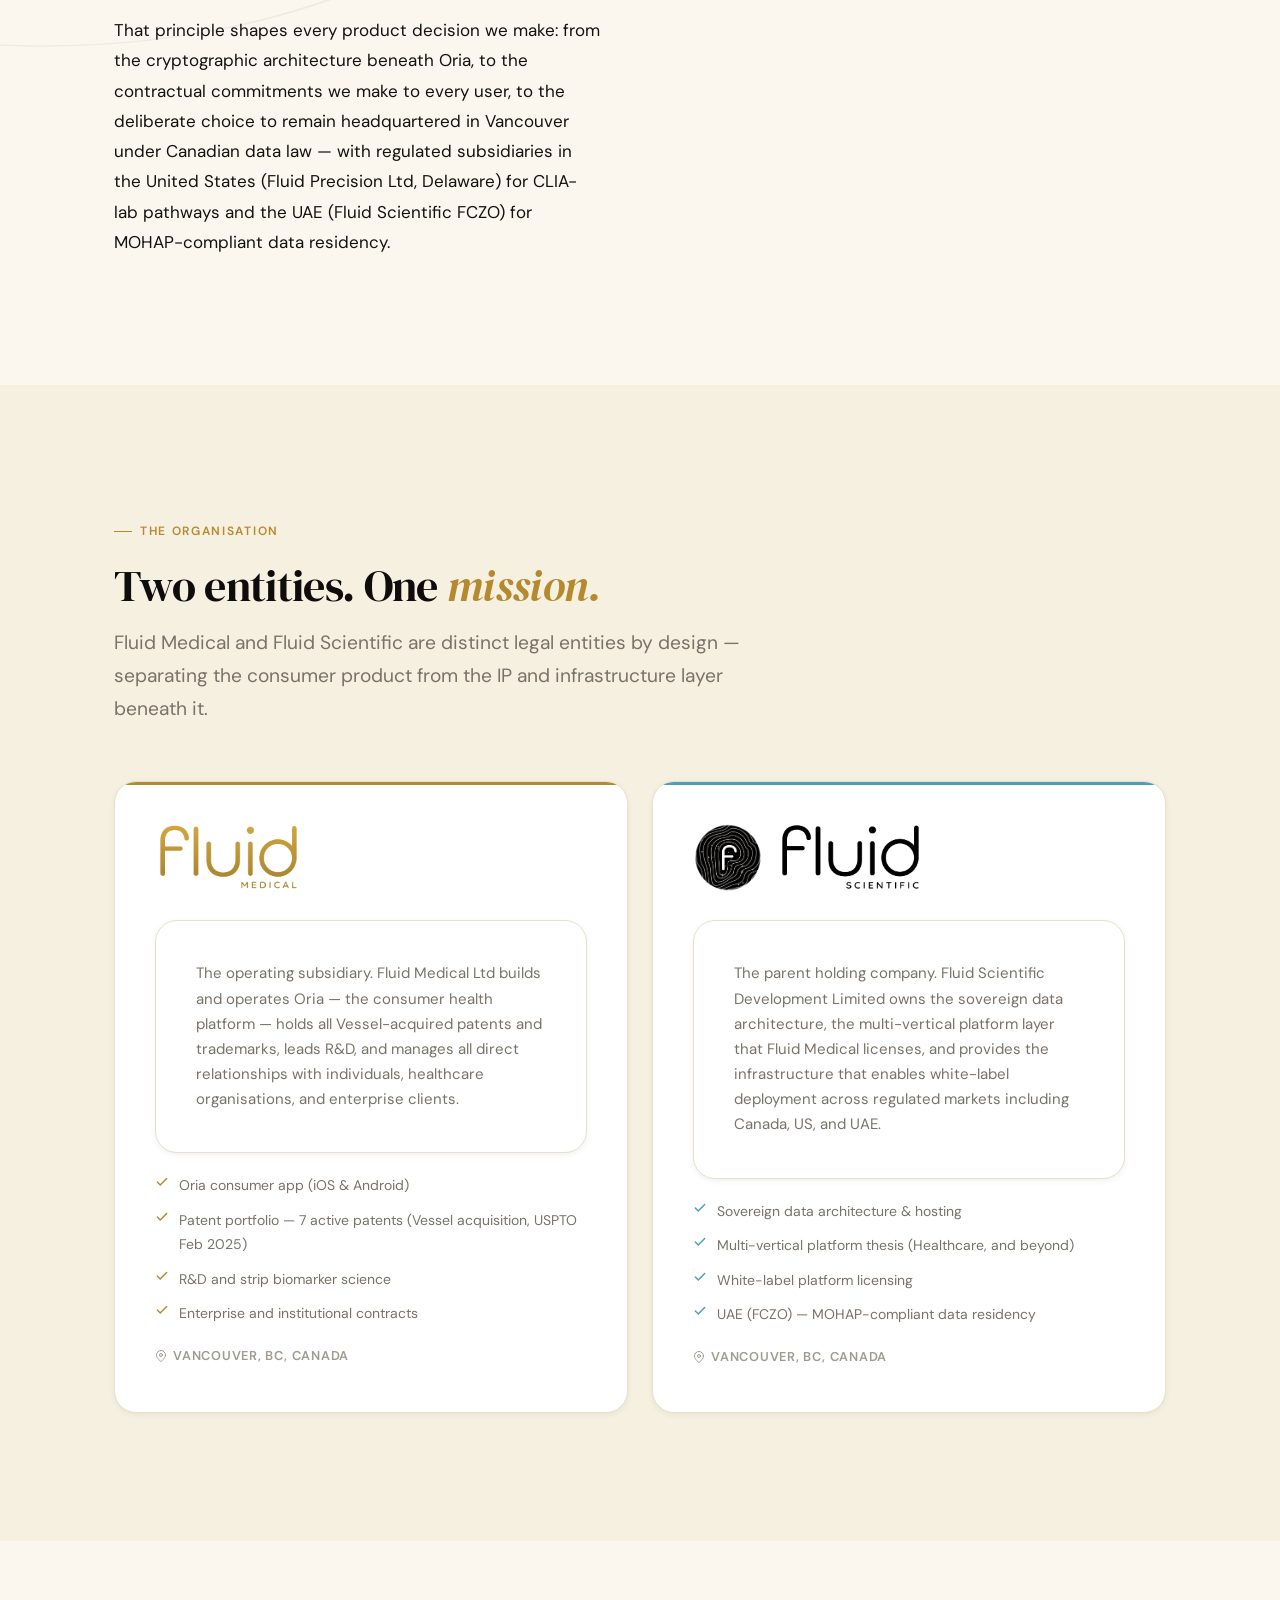
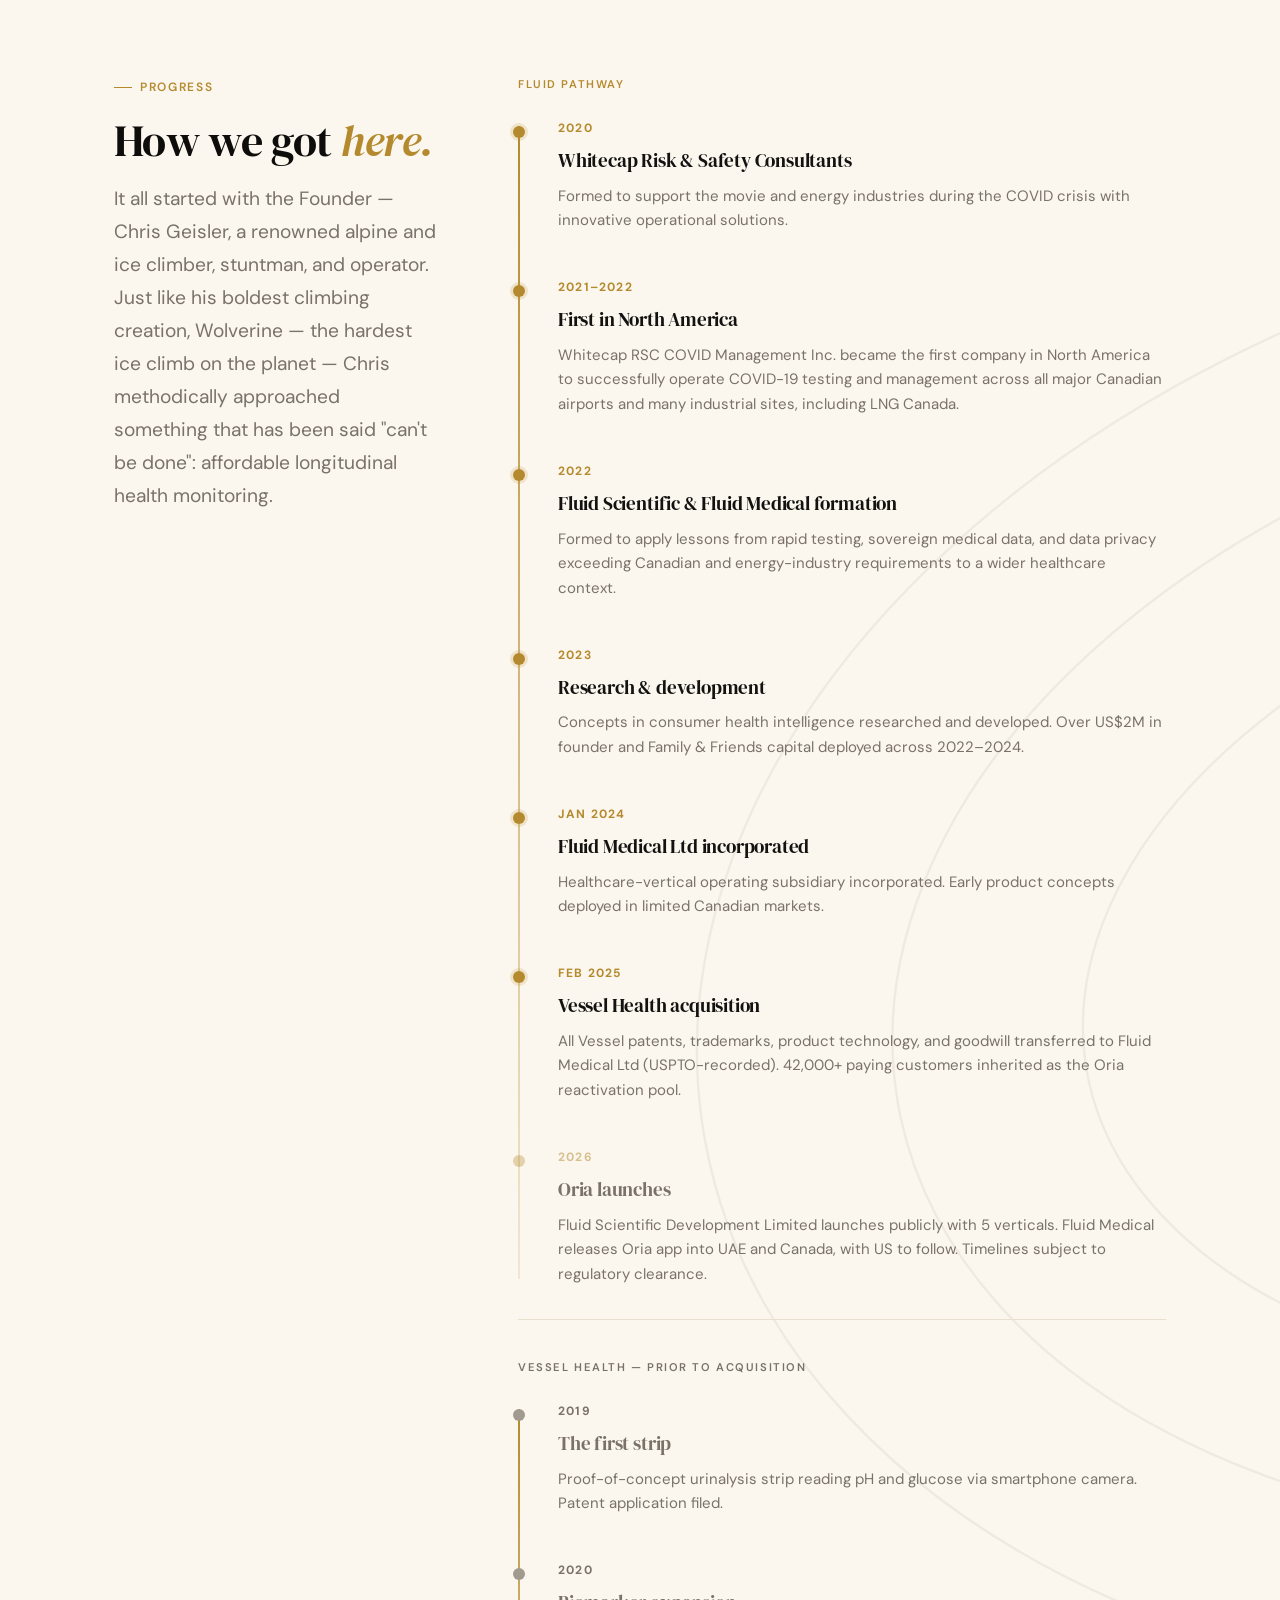
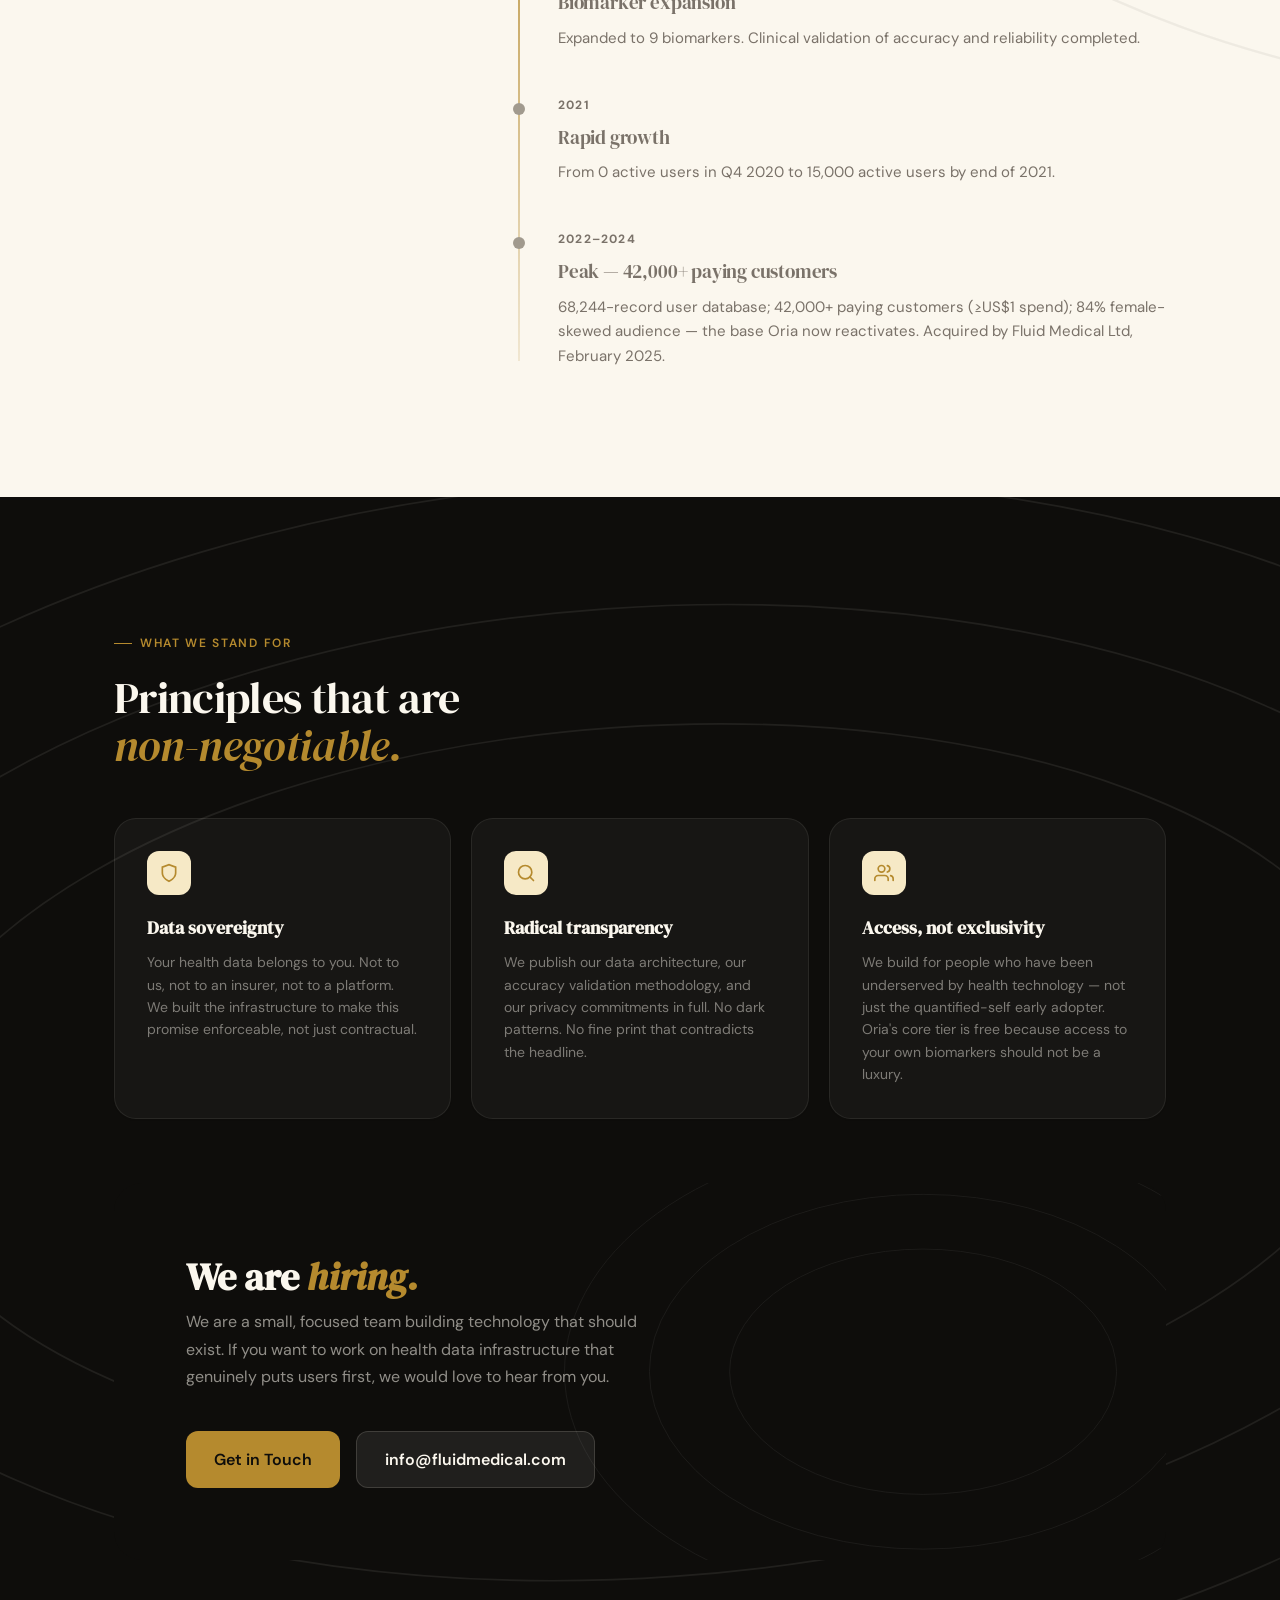
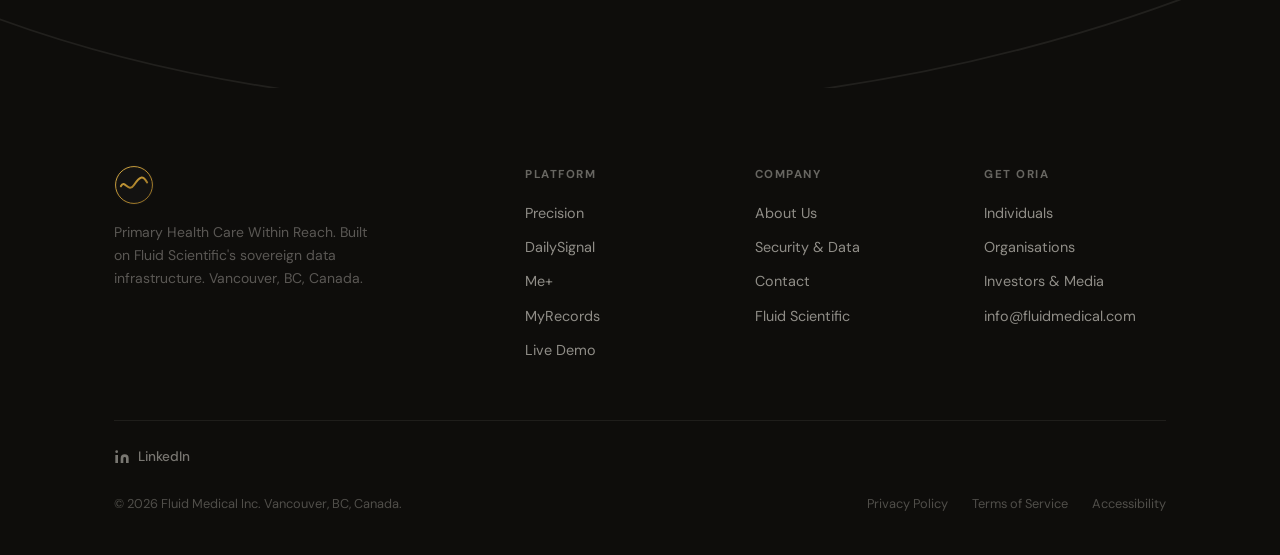
==== commit 05f856c3: "Add files via upload" ====
--- a/fluidmedical-about.html
+++ b/fluidmedical-about.html
@@ -197,7 +197,7 @@
         </blockquote>
 
         <div class="story-prose">
-          <p>That principle shapes every product decision we make: from the cryptographic architecture beneath Oria, to the contractual commitments we make to every user, to the deliberate choice to remain headquartered in Vancouver under Canadian data law.</p>
+          <p>That principle shapes every product decision we make: from the cryptographic architecture beneath Oria, to the contractual commitments we make to every user, to the deliberate choice to remain headquartered in Vancouver under Canadian data law — with regulated subsidiaries in the United States (Fluid Precision Ltd, Delaware) for CLIA-lab pathways and the UAE (Fluid Scientific FCZO) for MOHAP-compliant data residency.</p>
         </div>
       </div>
 
@@ -218,12 +218,12 @@
               <div style="font-size:.82rem;color:rgba(251,247,238,.4);margin-top:.2rem">Biomarker tiers</div>
             </div>
             <div>
-              <div style="font-family:var(--fm-font-display);font-size:2.5rem;letter-spacing:-.025em;color:var(--fm-cream-100)">42K</div>
-              <div style="font-size:.82rem;color:rgba(251,247,238,.4);margin-top:.2rem">Platform users</div>
+              <div style="font-family:var(--fm-font-display);font-size:2.5rem;letter-spacing:-.025em;color:var(--fm-cream-100)">42K+</div>
+              <div style="font-size:.82rem;color:rgba(251,247,238,.4);margin-top:.2rem">Inherited paying customers</div>
             </div>
           </div>
           <div style="margin-top:2rem;padding-top:1.75rem;border-top:1px solid rgba(251,247,238,.08)">
-            <div style="font-size:.82rem;color:rgba(251,247,238,.35);line-height:1.65">Fluid Medical is a wholly owned subsidiary of <strong style="color:rgba(251,247,238,.55)">Fluid Scientific Inc.</strong> — the data infrastructure and intellectual property holding company incorporated in British Columbia, Canada.</div>
+            <div style="font-size:.82rem;color:rgba(251,247,238,.35);line-height:1.65">Fluid Medical is a wholly owned subsidiary of <strong style="color:rgba(251,247,238,.55)">Fluid Scientific Development Limited</strong> — the data infrastructure and intellectual property holding company incorporated in British Columbia, Canada.</div>
           </div>
         </div>
       </div>
@@ -244,12 +244,12 @@
         <div style="margin-bottom:1.75rem">
           <img src="assets/wordmarks/fluid-medical-wordmark-brass.png" alt="Fluid Medical" style="height:70px;width:auto;display:block">
         </div>
-        <p class="entity-card p">The product company. Fluid Medical builds and operates Oria — the consumer health platform — and manages all direct relationships with individuals, healthcare organisations, and enterprise clients.</p>
+        <p class="entity-card p">The operating subsidiary. Fluid Medical Ltd builds and operates Oria — the consumer health platform — holds all Vessel-acquired patents and trademarks, leads R&amp;D, and manages all direct relationships with individuals, healthcare organisations, and enterprise clients.</p>
         <ul style="margin-top:1.25rem;display:flex;flex-direction:column;gap:.65rem">
           <li style="display:flex;align-items:flex-start;gap:.6rem;font-size:.875rem;color:var(--fm-fg-muted)"><svg style="flex-shrink:0;margin-top:2px;color:var(--fm-brand)" width="14" height="14" viewBox="0 0 24 24" fill="none" stroke="currentColor" stroke-width="2.5" stroke-linecap="round"><polyline points="20 6 9 17 4 12"/></svg>Oria consumer app (iOS &amp; Android)</li>
-          <li style="display:flex;align-items:flex-start;gap:.6rem;font-size:.875rem;color:var(--fm-fg-muted)"><svg style="flex-shrink:0;margin-top:2px;color:var(--fm-brand)" width="14" height="14" viewBox="0 0 24 24" fill="none" stroke="currentColor" stroke-width="2.5" stroke-linecap="round"><polyline points="20 6 9 17 4 12"/></svg>Fluid Precision strip manufacturing</li>
+          <li style="display:flex;align-items:flex-start;gap:.6rem;font-size:.875rem;color:var(--fm-fg-muted)"><svg style="flex-shrink:0;margin-top:2px;color:var(--fm-brand)" width="14" height="14" viewBox="0 0 24 24" fill="none" stroke="currentColor" stroke-width="2.5" stroke-linecap="round"><polyline points="20 6 9 17 4 12"/></svg>Patent portfolio — 7 active patents (Vessel acquisition, USPTO Feb 2025)</li>
+          <li style="display:flex;align-items:flex-start;gap:.6rem;font-size:.875rem;color:var(--fm-fg-muted)"><svg style="flex-shrink:0;margin-top:2px;color:var(--fm-brand)" width="14" height="14" viewBox="0 0 24 24" fill="none" stroke="currentColor" stroke-width="2.5" stroke-linecap="round"><polyline points="20 6 9 17 4 12"/></svg>R&amp;D and strip biomarker science</li>
           <li style="display:flex;align-items:flex-start;gap:.6rem;font-size:.875rem;color:var(--fm-fg-muted)"><svg style="flex-shrink:0;margin-top:2px;color:var(--fm-brand)" width="14" height="14" viewBox="0 0 24 24" fill="none" stroke="currentColor" stroke-width="2.5" stroke-linecap="round"><polyline points="20 6 9 17 4 12"/></svg>Enterprise and institutional contracts</li>
-          <li style="display:flex;align-items:flex-start;gap:.6rem;font-size:.875rem;color:var(--fm-fg-muted)"><svg style="flex-shrink:0;margin-top:2px;color:var(--fm-brand)" width="14" height="14" viewBox="0 0 24 24" fill="none" stroke="currentColor" stroke-width="2.5" stroke-linecap="round"><polyline points="20 6 9 17 4 12"/></svg>Clinical partnerships and research</li>
         </ul>
         <div class="entity-loc">
           <svg width="12" height="12" viewBox="0 0 24 24" fill="none" stroke="currentColor" stroke-width="2" stroke-linecap="round"><path d="M21 10c0 7-9 13-9 13s-9-6-9-13a9 9 0 0118 0z"/><circle cx="12" cy="10" r="3"/></svg>
@@ -262,12 +262,12 @@
           <img src="assets/wordmarks/2026LogoBlackWhite.png" alt="Fluid Scientific mark" style="width:70px;height:70px;flex-shrink:0;border-radius:50%">
           <img src="assets/wordmarks/FLUIDSCIENTIFICWORDMARKBlack.png" alt="Fluid Scientific" style="height:70px;width:auto;display:block">
         </div>
-         <p class="entity-card p">The IP and infrastructure holding company. Fluid Scientific owns the patents, the sovereign data architecture, and the platform layer that Fluid Medical licenses. This structure protects the core IP.</p>
+         <p class="entity-card p">The parent holding company. Fluid Scientific Development Limited owns the sovereign data architecture, the multi-vertical platform layer that Fluid Medical licenses, and provides the infrastructure that enables white-label deployment across regulated markets including Canada, US, and UAE.</p>
         <ul style="margin-top:1.25rem;display:flex;flex-direction:column;gap:.65rem">
-          <li style="display:flex;align-items:flex-start;gap:.6rem;font-size:.875rem;color:var(--fm-fg-muted)"><svg style="flex-shrink:0;margin-top:2px;color:#4A9EBF" width="14" height="14" viewBox="0 0 24 24" fill="none" stroke="currentColor" stroke-width="2.5" stroke-linecap="round"><polyline points="20 6 9 17 4 12"/></svg>Patent portfolio — 7 active patents</li>
           <li style="display:flex;align-items:flex-start;gap:.6rem;font-size:.875rem;color:var(--fm-fg-muted)"><svg style="flex-shrink:0;margin-top:2px;color:#4A9EBF" width="14" height="14" viewBox="0 0 24 24" fill="none" stroke="currentColor" stroke-width="2.5" stroke-linecap="round"><polyline points="20 6 9 17 4 12"/></svg>Sovereign data architecture &amp; hosting</li>
+          <li style="display:flex;align-items:flex-start;gap:.6rem;font-size:.875rem;color:var(--fm-fg-muted)"><svg style="flex-shrink:0;margin-top:2px;color:#4A9EBF" width="14" height="14" viewBox="0 0 24 24" fill="none" stroke="currentColor" stroke-width="2.5" stroke-linecap="round"><polyline points="20 6 9 17 4 12"/></svg>Multi-vertical platform thesis (Healthcare, and beyond)</li>
           <li style="display:flex;align-items:flex-start;gap:.6rem;font-size:.875rem;color:var(--fm-fg-muted)"><svg style="flex-shrink:0;margin-top:2px;color:#4A9EBF" width="14" height="14" viewBox="0 0 24 24" fill="none" stroke="currentColor" stroke-width="2.5" stroke-linecap="round"><polyline points="20 6 9 17 4 12"/></svg>White-label platform licensing</li>
-          <li style="display:flex;align-items:flex-start;gap:.6rem;font-size:.875rem;color:var(--fm-fg-muted)"><svg style="flex-shrink:0;margin-top:2px;color:#4A9EBF" width="14" height="14" viewBox="0 0 24 24" fill="none" stroke="currentColor" stroke-width="2.5" stroke-linecap="round"><polyline points="20 6 9 17 4 12"/></svg>R&amp;D and strip biomarker science</li>
+          <li style="display:flex;align-items:flex-start;gap:.6rem;font-size:.875rem;color:var(--fm-fg-muted)"><svg style="flex-shrink:0;margin-top:2px;color:#4A9EBF" width="14" height="14" viewBox="0 0 24 24" fill="none" stroke="currentColor" stroke-width="2.5" stroke-linecap="round"><polyline points="20 6 9 17 4 12"/></svg>UAE (FCZO) — MOHAP-compliant data residency</li>
         </ul>
         <div class="entity-loc">
           <svg width="12" height="12" viewBox="0 0 24 24" fill="none" stroke="currentColor" stroke-width="2" stroke-linecap="round"><path d="M21 10c0 7-9 13-9 13s-9-6-9-13a9 9 0 0118 0z"/><circle cx="12" cy="10" r="3"/></svg>
@@ -288,44 +288,85 @@
       <div>
         <div class="fm-eyebrow" style="margin-bottom:1.25rem">Progress</div>
         <h2 class="fm-h2">How we got <em>here.</em></h2>
-        <p class="fm-lead" style="margin-top:1rem">From a single biomarker idea to a full-platform health intelligence system — built slowly, deliberately, and with data sovereignty at every step.</p>
-      </div>
-      <div class="timeline">
-        <div class="tl-item">
-          <div class="tl-dot"></div>
-          <div class="tl-year">2019</div>
-          <div class="tl-title">The first strip</div>
-          <div class="tl-desc">Proof-of-concept urinalysis strip capable of reading pH and glucose via smartphone camera. Patent application filed.</div>
-        </div>
-        <div class="tl-item">
-          <div class="tl-dot"></div>
-          <div class="tl-year">2020–21</div>
-          <div class="tl-title">Biomarker expansion</div>
-          <div class="tl-desc">Strip technology extended to 18 markers across two foundational tiers. Fluid Scientific incorporated to hold IP. Accuracy validation across clinical partners in BC.</div>
-        </div>
-        <div class="tl-item">
-          <div class="tl-dot"></div>
-          <div class="tl-year">2022</div>
-          <div class="tl-title">Sovereign data architecture</div>
-          <div class="tl-desc">Purpose-built data infrastructure deployed — end-to-end encryption, permission-based sharing, on-Canadian-soil hosting. No third-party data access by default.</div>
-        </div>
-        <div class="tl-item">
-          <div class="tl-dot"></div>
-          <div class="tl-year">2023</div>
-          <div class="tl-title">Platform and Oria launch</div>
-          <div class="tl-desc">Consumer platform launched as Oria. Women's Health and Men's Health panels introduced. DailySignal wearable integration released.</div>
-        </div>
-        <div class="tl-item">
-          <div class="tl-dot"></div>
-          <div class="tl-year">2024–25</div>
-          <div class="tl-title">Enterprise and institutional</div>
-          <div class="tl-desc">Long-term care and employer wellness programmes deployed. 42,000 active platform users. 7 patents held across strip chemistry, optical reading, and data architecture.</div>
-        </div>
-        <div class="tl-item" style="margin-bottom:0">
-          <div class="tl-dot" style="background:rgba(181,138,46,.35);box-shadow:none"></div>
-          <div class="tl-year" style="color:rgba(181,138,46,.5)">2026 onwards</div>
-          <div class="tl-title" style="color:var(--fm-fg-muted)">My Records &amp; full platform</div>
-          <div class="tl-desc">Clinical document integration (My Records) launching 2027. 10-tier strip system completing validation. Longitudinal AI insight layer in development.</div>
+        <p class="fm-lead" style="margin-top:1rem">It all started with the Founder — Chris Geisler, a renowned alpine and ice climber, stuntman, and operator. Just like his boldest climbing creation, Wolverine — the hardest ice climb on the planet — Chris methodically approached something that has been said "can't be done": affordable longitudinal health monitoring.</p>
+      </div>
+      <div>
+        <!-- FLUID / CHRIS PATHWAY -->
+        <div class="fm-eyebrow no-rule" style="margin-bottom:1.5rem;font-size:.7rem">Fluid pathway</div>
+        <div class="timeline" style="margin-top:0">
+          <div class="tl-item">
+            <div class="tl-dot"></div>
+            <div class="tl-year">2020</div>
+            <div class="tl-title">Whitecap Risk &amp; Safety Consultants</div>
+            <div class="tl-desc">Formed to support the movie and energy industries during the COVID crisis with innovative operational solutions.</div>
+          </div>
+          <div class="tl-item">
+            <div class="tl-dot"></div>
+            <div class="tl-year">2021–2022</div>
+            <div class="tl-title">First in North America</div>
+            <div class="tl-desc">Whitecap RSC COVID Management Inc. became the first company in North America to successfully operate COVID-19 testing and management across all major Canadian airports and many industrial sites, including LNG Canada.</div>
+          </div>
+          <div class="tl-item">
+            <div class="tl-dot"></div>
+            <div class="tl-year">2022</div>
+            <div class="tl-title">Fluid Scientific &amp; Fluid Medical formation</div>
+            <div class="tl-desc">Formed to apply lessons from rapid testing, sovereign medical data, and data privacy exceeding Canadian and energy-industry requirements to a wider healthcare context.</div>
+          </div>
+          <div class="tl-item">
+            <div class="tl-dot"></div>
+            <div class="tl-year">2023</div>
+            <div class="tl-title">Research &amp; development</div>
+            <div class="tl-desc">Concepts in consumer health intelligence researched and developed. Over US$2M in founder and Family &amp; Friends capital deployed across 2022–2024.</div>
+          </div>
+          <div class="tl-item">
+            <div class="tl-dot"></div>
+            <div class="tl-year">Jan 2024</div>
+            <div class="tl-title">Fluid Medical Ltd incorporated</div>
+            <div class="tl-desc">Healthcare-vertical operating subsidiary incorporated. Early product concepts deployed in limited Canadian markets.</div>
+          </div>
+          <div class="tl-item">
+            <div class="tl-dot"></div>
+            <div class="tl-year">Feb 2025</div>
+            <div class="tl-title">Vessel Health acquisition</div>
+            <div class="tl-desc">All Vessel patents, trademarks, product technology, and goodwill transferred to Fluid Medical Ltd (USPTO-recorded). 42,000+ paying customers inherited as the Oria reactivation pool.</div>
+          </div>
+          <div class="tl-item" style="margin-bottom:2rem">
+            <div class="tl-dot" style="background:rgba(181,138,46,.35);box-shadow:none"></div>
+            <div class="tl-year" style="color:rgba(181,138,46,.5)">2026</div>
+            <div class="tl-title" style="color:var(--fm-fg-muted)">Oria launches</div>
+            <div class="tl-desc">Fluid Scientific Development Limited launches publicly with 5 verticals. Fluid Medical releases Oria app into UAE and Canada, with US to follow. Timelines subject to regulatory clearance.</div>
+          </div>
+        </div>
+
+        <!-- VESSEL PATHWAY -->
+        <div style="margin-top:1rem;padding-top:2rem;border-top:1px solid var(--fm-border)">
+          <div class="fm-eyebrow no-rule" style="margin-bottom:1.5rem;font-size:.7rem;color:var(--fm-fg-muted)">Vessel Health — prior to acquisition</div>
+          <div class="timeline" style="margin-top:0">
+            <div class="tl-item">
+              <div class="tl-dot" style="background:var(--fm-ink-300);box-shadow:none"></div>
+              <div class="tl-year" style="color:var(--fm-fg-muted)">2019</div>
+              <div class="tl-title" style="color:var(--fm-fg-muted)">The first strip</div>
+              <div class="tl-desc">Proof-of-concept urinalysis strip reading pH and glucose via smartphone camera. Patent application filed.</div>
+            </div>
+            <div class="tl-item">
+              <div class="tl-dot" style="background:var(--fm-ink-300);box-shadow:none"></div>
+              <div class="tl-year" style="color:var(--fm-fg-muted)">2020</div>
+              <div class="tl-title" style="color:var(--fm-fg-muted)">Biomarker expansion</div>
+              <div class="tl-desc">Expanded to 9 biomarkers. Clinical validation of accuracy and reliability completed.</div>
+            </div>
+            <div class="tl-item">
+              <div class="tl-dot" style="background:var(--fm-ink-300);box-shadow:none"></div>
+              <div class="tl-year" style="color:var(--fm-fg-muted)">2021</div>
+              <div class="tl-title" style="color:var(--fm-fg-muted)">Rapid growth</div>
+              <div class="tl-desc">From 0 active users in Q4 2020 to 15,000 active users by end of 2021.</div>
+            </div>
+            <div class="tl-item" style="margin-bottom:0">
+              <div class="tl-dot" style="background:var(--fm-ink-300);box-shadow:none"></div>
+              <div class="tl-year" style="color:var(--fm-fg-muted)">2022–2024</div>
+              <div class="tl-title" style="color:var(--fm-fg-muted)">Peak — 42,000+ paying customers</div>
+              <div class="tl-desc">68,244-record user database; 42,000+ paying customers (≥US$1 spend); 84% female-skewed audience — the base Oria now reactivates. Acquired by Fluid Medical Ltd, February 2025.</div>
+            </div>
+          </div>
         </div>
       </div>
     </div>
@@ -368,7 +409,7 @@
       </div>
       <div class="team-cta-btns">
         <a href="fluidmedical-contact.html" class="btn btn-brass">Get in Touch</a>
-        <a href="mailto:ash@fluidscientific.com" class="btn" style="background:rgba(251,247,238,.08);color:var(--fm-cream-100);border:1px solid rgba(251,247,238,.14)">ash@fluidscientific.com</a>
+        <a href="mailto:info@fluidmedical.com" class="btn" style="background:rgba(251,247,238,.08);color:var(--fm-cream-100);border:1px solid rgba(251,247,238,.14)">info@fluidmedical.com</a>
       </div>
     </div>
   </div>
@@ -382,11 +423,14 @@
         <div class="footer-mark"><svg xmlns="http://www.w3.org/2000/svg" viewBox="0 0 64 64"><defs><linearGradient id="ff" x1="0" y1="0" x2="1" y2="1"><stop offset="0%" stop-color="#D4A943"/><stop offset="55%" stop-color="#B58A2E"/><stop offset="100%" stop-color="#8A6822"/></linearGradient></defs><circle cx="32" cy="32" r="32" fill="#131211"/><circle cx="32" cy="32" r="29.5" fill="none" stroke="url(#ff)" stroke-width="1.6"/><path d="M11 34 C 17 22, 23 46, 32 32 S 46 16, 53 28" fill="none" stroke="url(#ff)" stroke-width="3.2" stroke-linecap="round"/></svg></div>
         <p class="footer-tagline">Primary Health Care Within Reach. Built on Fluid Scientific's sovereign data infrastructure. Vancouver, BC, Canada.</p>
       </div>
-      <div class="footer-col"><h5>Platform</h5><a href="fluidmedical-platform.html">Fluid Precision</a><a href="fluidmedical-platform.html">DailySignal</a><a href="fluidmedical-platform.html">Fluid+Me</a><a href="fluidmedical-platform.html">My Records</a><a href="fluidmedical-demo.html">Live Demo</a></div>
+      <div class="footer-col"><h5>Platform</h5><a href="fluidmedical-platform.html">Precision</a><a href="fluidmedical-platform.html">DailySignal</a><a href="fluidmedical-platform.html">Me+</a><a href="fluidmedical-platform.html">MyRecords</a><a href="fluidmedical-demo.html">Live Demo</a></div>
       <div class="footer-col"><h5>Company</h5><a href="fluidmedical-about.html">About Us</a><a href="fluidmedical-security.html">Security &amp; Data</a><a href="fluidmedical-contact.html">Contact</a><a href="https://fluidscientific.com" target="_blank" rel="noopener">Fluid Scientific</a></div>
-      <div class="footer-col"><h5>Get Oria</h5><a href="fluidmedical-contact.html">Individuals</a><a href="fluidmedical-contact.html">Organisations</a><a href="fluidmedical-contact.html">Investors &amp; Media</a><a href="mailto:ash@fluidscientific.com">ash@fluidscientific.com</a></div>
-    </div>
-    <div class="footer-bottom">
+      <div class="footer-col"><h5>Get Oria</h5><a href="fluidmedical-contact.html">Individuals</a><a href="fluidmedical-contact.html">Organisations</a><a href="fluidmedical-contact.html">Investors &amp; Media</a><a href="mailto:info@fluidmedical.com">info@fluidmedical.com</a></div>
+    </div>
+      <div style="border-top:1px solid rgba(251,247,238,.07);padding-top:1.5rem;padding-bottom:1.5rem;display:flex;align-items:center;gap:1rem">
+        <a href="https://linkedin.com/company/fluidmedical/" target="_blank" rel="noopener" style="display:inline-flex;align-items:center;gap:.5rem;color:rgba(251,247,238,.45);font-size:.85rem;font-weight:500;transition:color .15s" onmouseover="this.style.color='rgba(251,247,238,.85)'" onmouseout="this.style.color='rgba(251,247,238,.45)'"><svg width="16" height="16" viewBox="0 0 24 24" fill="currentColor"><path d="M16 8a6 6 0 016 6v7h-4v-7a2 2 0 00-2-2 2 2 0 00-2 2v7h-4v-7a6 6 0 016-6zM2 9h4v12H2z"/><circle cx="4" cy="4" r="2"/></svg>LinkedIn</a>
+      </div>
+    <div class="footer-bottom" style="border-top:none;padding-top:0">
       <div class="footer-copy">&copy; 2026 Fluid Medical Inc. Vancouver, BC, Canada.</div>
       <div class="footer-legal"><a href="#">Privacy Policy</a><a href="#">Terms of Service</a><a href="#">Accessibility</a></div>
     </div>
